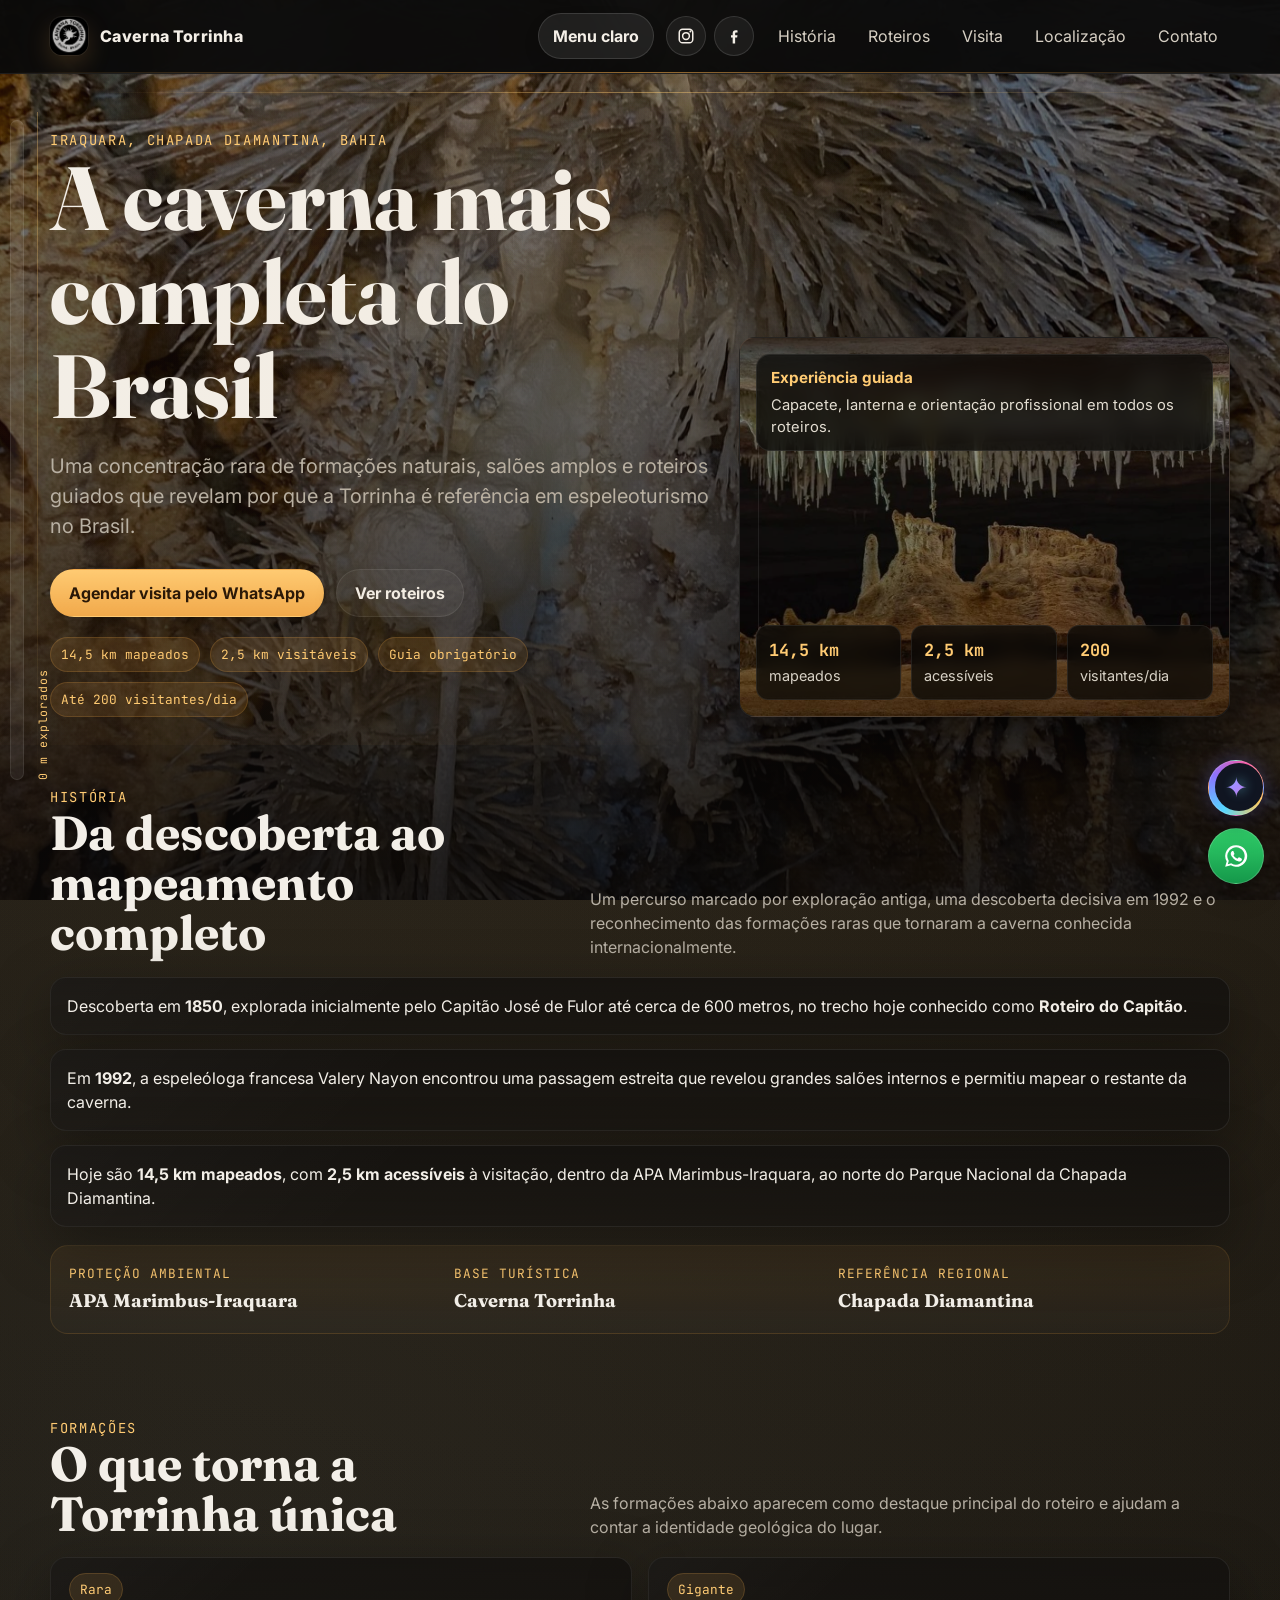
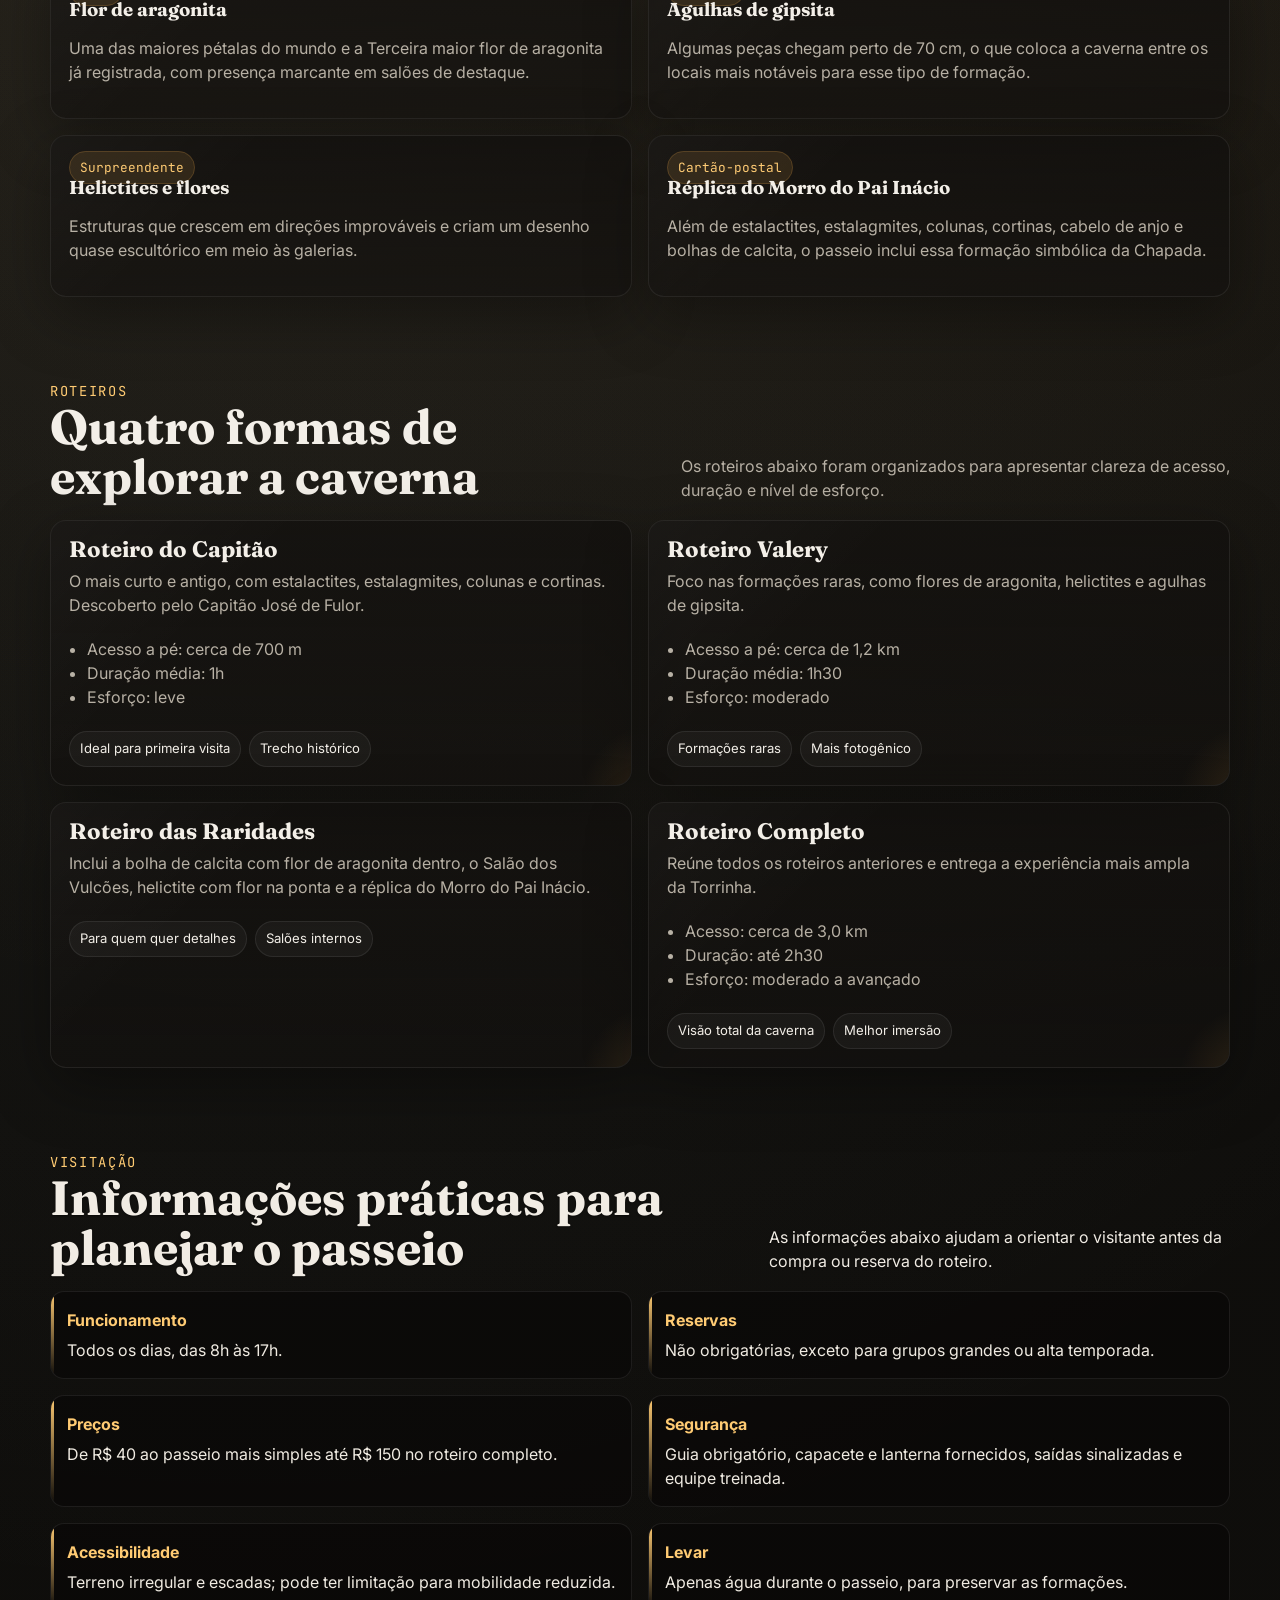
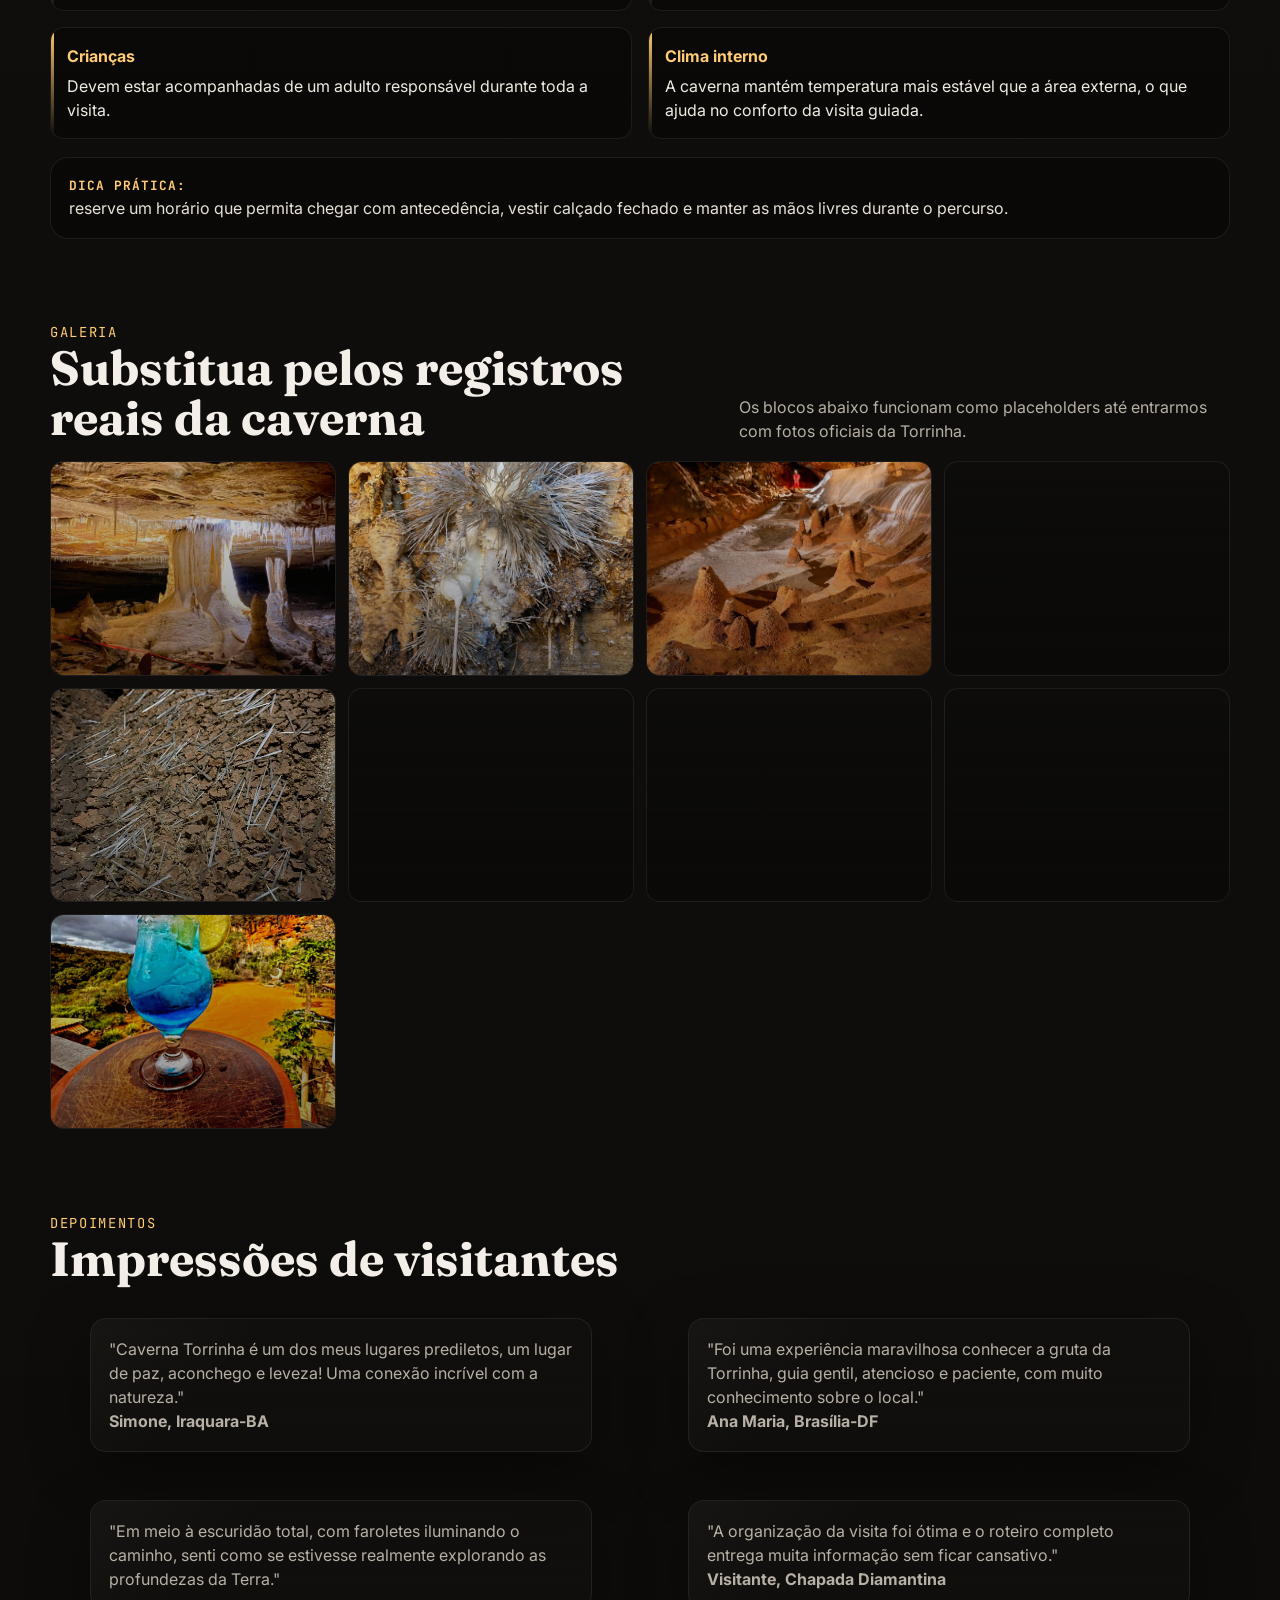
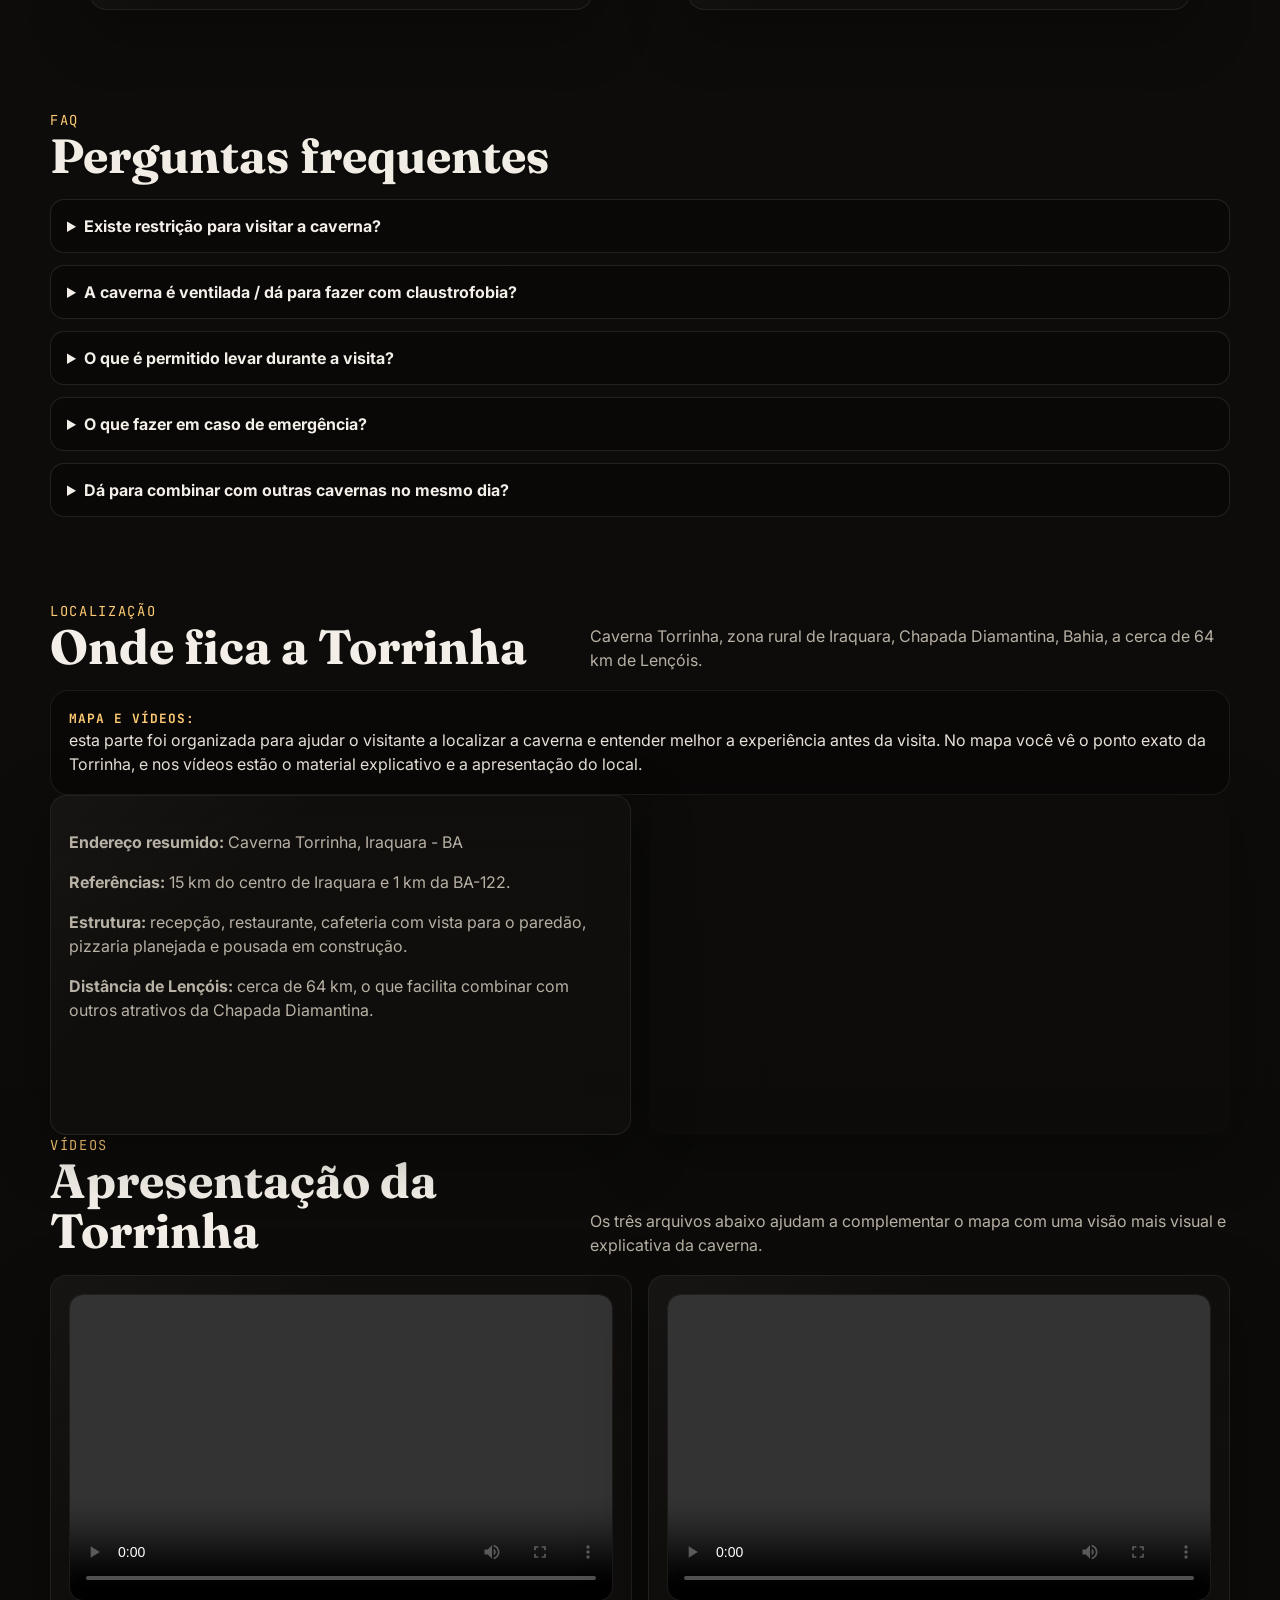
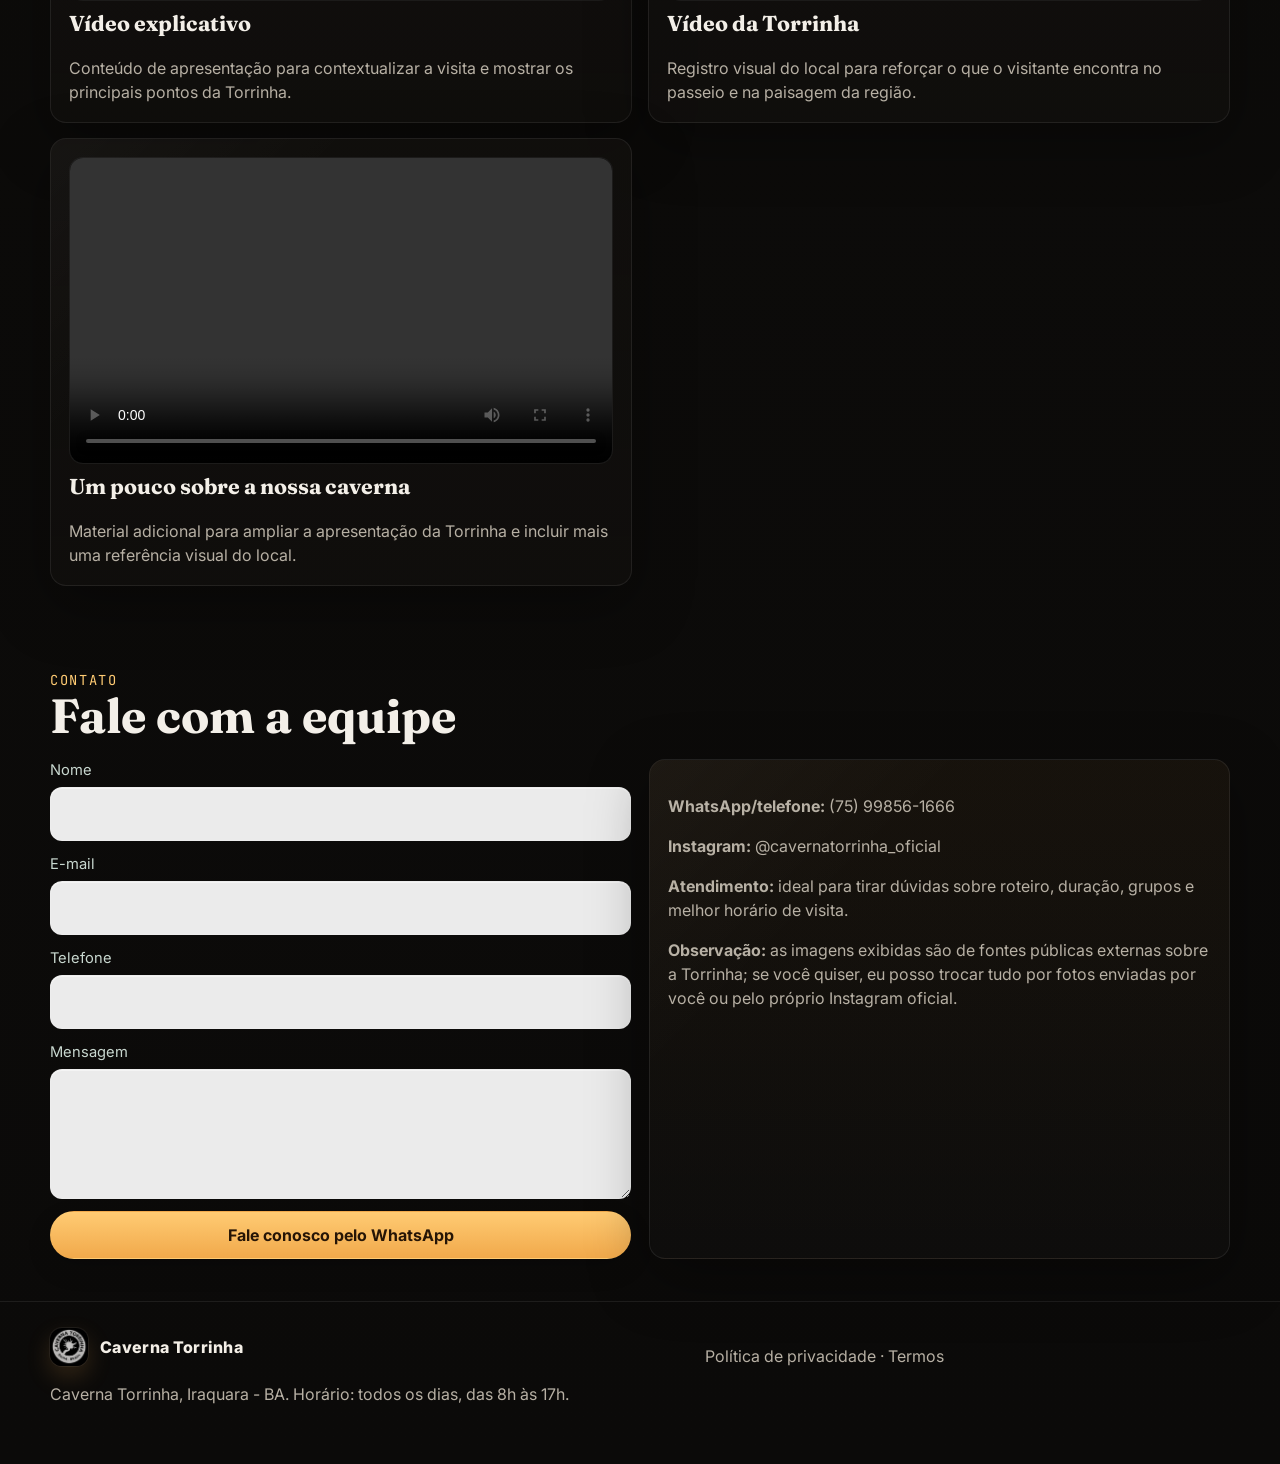
==== index.html @ 9ccdfe8b "Corrige layout mobile do atendimento" ====
﻿<!doctype html>
<html lang="pt-BR">
<head>
  <meta charset="utf-8" />
  <meta name="viewport" content="width=device-width, initial-scale=1" />
  <meta name="description" content="Caverna Torrinha, uma das cavernas mais completas do Brasil, em Iraquara, Chapada Diamantina, Bahia." />
  <title>Caverna Torrinha</title>
  <link rel="icon" type="image/png" href="assets/logo.png">
  <link rel="preconnect" href="https://fonts.googleapis.com">
  <link rel="preconnect" href="https://fonts.gstatic.com" crossorigin>
  <link href="https://fonts.googleapis.com/css2?family=Fraunces:opsz,wght@9..144,500;9..144,700&family=Inter:wght@400;500;600;700;800&family=JetBrains+Mono:wght@500;700&display=swap" rel="stylesheet">
  <link rel="stylesheet" href="css/style.css?v=20260928" />
  <meta name="google-site-verification" content="hFqxfTrj_T1RgFs9ka3FHSBQKGp7HnU3VG2XKj6h06k" />
</head>
<body>
  <a class="skip" href="#conteudo">Pular para o conteúdo</a>
  <div class="scroll-bg" aria-hidden="true">
    <div class="scroll-bg__layer scroll-bg__layer--a" id="bgLayerA"></div>
    <div class="scroll-bg__layer scroll-bg__layer--b" id="bgLayerB"></div>
    <div class="scroll-bg__veil"></div>
  </div>
  <div class="depth" aria-hidden="true">
    <div class="rail"></div>
    <div class="fill" id="depthFill"></div>
    <div class="label" id="depthLabel">0 m explorados</div>
  </div>
  <header>
    <div class="wrap topbar">
      <div class="brand"><img class="mark" src="assets/logo.png" alt="Logo da Caverna Torrinha"><span>Caverna Torrinha</span></div>
      <div class="menu-tools">
        <button class="theme-toggle" id="menuThemeToggle" type="button" aria-pressed="false" aria-label="Alternar menu entre claro e escuro">Menu escuro</button>
        <div class="social-links" aria-label="Redes sociais">
          <a class="social-link" href="https://www.instagram.com/cavernatorrinha_oficial?utm_source=ig_web_button_share_sheet&igsh=ZDNlZDc0MzIxNw==" target="_blank" rel="noopener" aria-label="Instagram da Caverna Torrinha">
            <svg viewBox="0 0 24 24" aria-hidden="true"><path d="M7.5 2A5.5 5.5 0 0 0 2 7.5v9A5.5 5.5 0 0 0 7.5 22h9a5.5 5.5 0 0 0 5.5-5.5v-9A5.5 5.5 0 0 0 16.5 2h-9Zm0 2h9A3.5 3.5 0 0 1 20 7.5v9a3.5 3.5 0 0 1-3.5 3.5h-9A3.5 3.5 0 0 1 4 16.5v-9A3.5 3.5 0 0 1 7.5 4Zm10.25.75a1.25 1.25 0 1 0 0 2.5a1.25 1.25 0 0 0 0-2.5ZM12 6.5A5.5 5.5 0 1 0 17.5 12A5.51 5.51 0 0 0 12 6.5Zm0 2A3.5 3.5 0 1 1 8.5 12A3.5 3.5 0 0 1 12 8.5Z"/></svg>
          </a>
          <a class="social-link" href="https://www.facebook.com/caverna.torrinha?locale=pt_BR" target="_blank" rel="noopener" aria-label="Facebook da Caverna Torrinha">
            <svg viewBox="0 0 24 24" aria-hidden="true"><path d="M13.5 22v-8h2.7l.4-3h-3.1V8.7c0-.87.24-1.47 1.5-1.47h1.7V4.5c-.29-.04-1.28-.13-2.43-.13-2.39 0-4.03 1.46-4.03 4.14V11H8v3h2.24v8h3.26Z"/></svg>
          </a>
        </div>
        <nav aria-label="Navegação principal">
          <a href="#historia">História</a>
          <a href="#rotas">Roteiros</a>
          <a href="#visita">Visita</a>
          <a href="#localizacao">Localização</a>
          <a href="#contato">Contato</a>
        </nav>
      </div>
    </div>
  </header>

  <main id="conteudo">
    <section class="hero reveal">
      <div class="wrap grid-hero">
        <div>
          <div class="eyebrow">Iraquara, Chapada Diamantina, Bahia</div>
          <h1>A caverna mais completa do Brasil</h1>
          <p class="lead">Uma concentração rara de formações naturais, salões amplos e roteiros guiados que revelam por que a Torrinha é referência em espeleoturismo no Brasil.</p>
          <div class="actions">
            <a class="btn btn-primary" href="https://wa.me/5575998561666" target="_blank" rel="noopener">Agendar visita pelo WhatsApp</a>
            <a class="btn btn-ghost" href="#rotas">Ver roteiros</a>
          </div>
          <div class="hero-badges">
            <span class="tag">14,5 km mapeados</span>
            <span class="tag">2,5 km visitáveis</span>
            <span class="tag">Guia obrigatório</span>
            <span class="tag">Até 200 visitantes/dia</span>
          </div>
        </div>
        <div class="hero-panel" aria-label="Imagem ilustrativa da caverna">
          <img class="hero-image" src="assets/painacio.jpeg" alt="Réplica natural do Morro do Pai Inácio na Caverna Torrinha" fetchpriority="high" decoding="async">
          <div class="hero-copy">
            <strong>Experiência guiada</strong>
            <p>Capacete, lanterna e orientação profissional em todos os roteiros.</p>
          </div>
          <div class="panel-data">
            <div class="stat"><strong>14,5 km</strong><span>mapeados</span></div>
            <div class="stat"><strong>2,5 km</strong><span>acessíveis</span></div>
            <div class="stat"><strong>200</strong><span>visitantes/dia</span></div>
          </div>
        </div>
      </div>
    </section>

    <section id="historia" class="reveal">
      <div class="wrap">
        <div class="section-head">
          <div>
            <div class="eyebrow">História</div>
            <h2>Da descoberta ao mapeamento completo</h2>
          </div>
          <p>Um percurso marcado por exploração antiga, uma descoberta decisiva em 1992 e o reconhecimento das formações raras que tornaram a caverna conhecida internacionalmente.</p>
        </div>
        <div class="timeline">
          <div class="card">Descoberta em <strong>1850</strong>, explorada inicialmente pelo Capitão José de Fulor até cerca de 600 metros, no trecho hoje conhecido como <strong>Roteiro do Capitão</strong>.</div>
          <div class="card">Em <strong>1992</strong>, a espeleóloga francesa Valery Nayon encontrou uma passagem estreita que revelou grandes salões internos e permitiu mapear o restante da caverna.</div>
          <div class="card">Hoje são <strong>14,5 km mapeados</strong>, com <strong>2,5 km acessíveis</strong> à visitação, dentro da APA Marimbus-Iraquara, ao norte do Parque Nacional da Chapada Diamantina.</div>
        </div>
        <div class="feature-band">
          <div class="feature">
            <span>Proteção ambiental</span>
            <strong>APA Marimbus-Iraquara</strong>
          </div>
          <div class="feature">
            <span>Base turística</span>
            <strong>Caverna Torrinha</strong>
          </div>
          <div class="feature">
            <span>Referência regional</span>
            <strong>Chapada Diamantina</strong>
          </div>
        </div>
      </div>
    </section>

    <section id="destaques" class="reveal">
      <div class="wrap">
        <div class="section-head">
          <div>
            <div class="eyebrow">Formações</div>
            <h2>O que torna a Torrinha única</h2>
          </div>
          <p>As formações abaixo aparecem como destaque principal do roteiro e ajudam a contar a identidade geológica do lugar.</p>
        </div>
        <div class="cards">
          <div class="card">
            <span class="tag">Rara</span>
            <h3>Flor de aragonita</h3>
            <p>Uma das maiores pétalas do mundo e a Terceira maior flor de aragonita já registrada, com presença marcante em salões de destaque.</p>
          </div>
          <div class="card">
            <span class="tag">Gigante</span>
            <h3>Agulhas de gipsita</h3>
            <p>Algumas peças chegam perto de 70 cm, o que coloca a caverna entre os locais mais notáveis para esse tipo de formação.</p>
          </div>
          <div class="card">
            <span class="tag">Surpreendente</span>
            <h3>Helictites e flores</h3>
            <p>Estruturas que crescem em direções improváveis e criam um desenho quase escultórico em meio às galerias.</p>
          </div>
          <div class="card">
            <span class="tag">Cartão-postal</span>
            <h3>Réplica do Morro do Pai Inácio</h3>
            <p>Além de estalactites, estalagmites, colunas, cortinas, cabelo de anjo e bolhas de calcita, o passeio inclui essa formação simbólica da Chapada.</p>
          </div>
        </div>
      </div>
    </section>

    <section id="rotas" class="reveal routes-section">
      <div class="wrap">
        <div class="section-head">
          <div>
            <div class="eyebrow">Roteiros</div>
            <h2>Quatro formas de explorar a caverna</h2>
          </div>
          <p>Os roteiros abaixo foram organizados para apresentar clareza de acesso, duração e nível de esforço.</p>
        </div>
        <div class="routes">
          <article class="card route" tabindex="0" role="button" aria-expanded="false" data-route="capitao">
            <h3>Roteiro do Capitão</h3>
            <p>O mais curto e antigo, com estalactites, estalagmites, colunas e cortinas. Descoberto pelo Capitão José de Fulor.</p>
            <ul><li>Acesso a pé: cerca de 700 m</li><li>Duração média: 1h</li><li>Esforço: leve</li></ul>
            <div class="route-meta"><span>Ideal para primeira visita</span><span>Trecho histórico</span></div>
          </article>
          <article class="card route" tabindex="0" role="button" aria-expanded="false" data-route="valery">
            <h3>Roteiro Valery</h3>
            <p>Foco nas formações raras, como flores de aragonita, helictites e agulhas de gipsita.</p>
            <ul><li>Acesso a pé: cerca de 1,2 km</li><li>Duração média: 1h30</li><li>Esforço: moderado</li></ul>
            <div class="route-meta"><span>Formações raras</span><span>Mais fotogênico</span></div>
          </article>
          <article class="card route" tabindex="0" role="button" aria-expanded="false" data-route="raridades">
            <h3>Roteiro das Raridades</h3>
            <p>Inclui a bolha de calcita com flor de aragonita dentro, o Salão dos Vulcões, helictite com flor na ponta e a réplica do Morro do Pai Inácio.</p>
            <div class="route-meta"><span>Para quem quer detalhes</span><span>Salões internos</span></div>
          </article>
          <article class="card route" tabindex="0" role="button" aria-expanded="false" data-route="completo">
            <h3>Roteiro Completo</h3>
            <p>Reúne todos os roteiros anteriores e entrega a experiência mais ampla da Torrinha.</p>
            <ul><li>Acesso: cerca de 3,0 km</li><li>Duração: até 2h30</li><li>Esforço: moderado a avançado</li></ul>
            <div class="route-meta"><span>Visão total da caverna</span><span>Melhor imersão</span></div>
          </article>
        </div>
      </div>
    </section>

    <section id="visita" class="reveal">
      <div class="wrap">
        <div class="section-head">
          <div>
            <div class="eyebrow">Visitação</div>
            <h2>Informações práticas para planejar o passeio</h2>
          </div>
          <p>As informações abaixo ajudam a orientar o visitante antes da compra ou reserva do roteiro.</p>
        </div>
        <div class="info-grid">
          <div class="info-item"><strong>Funcionamento</strong>Todos os dias, das 8h às 17h.</div>
          <div class="info-item"><strong>Reservas</strong>Não obrigatórias, exceto para grupos grandes ou alta temporada.</div>
          <div class="info-item"><strong>Preços</strong>De R$ 40 ao passeio mais simples até R$ 150 no roteiro completo.</div>
          <div class="info-item"><strong>Segurança</strong>Guia obrigatório, capacete e lanterna fornecidos, saídas sinalizadas e equipe treinada.</div>
          <div class="info-item"><strong>Acessibilidade</strong>Terreno irregular e escadas; pode ter limitação para mobilidade reduzida.</div>
          <div class="info-item"><strong>Levar</strong>Apenas água durante o passeio, para preservar as formações.</div>
          <div class="info-item"><strong>Crianças</strong>Devem estar acompanhadas de um adulto responsável durante toda a visita.</div>
          <div class="info-item"><strong>Clima interno</strong>A caverna mantém temperatura mais estável que a área externa, o que ajuda no conforto da visita guiada.</div>
        </div>
        <div class="note-band">
          <strong>Dica prática:</strong> reserve um horário que permita chegar com antecedência, vestir calçado fechado e manter as mãos livres durante o percurso.
        </div>
      </div>
    </section>

    <section id="galeria" class="reveal">
      <div class="wrap">
        <div class="section-head">
          <div>
            <div class="eyebrow">Galeria</div>
            <h2>Substitua pelos registros reais da caverna</h2>
          </div>
          <p>Os blocos abaixo funcionam como placeholders até entrarmos com fotos oficiais da Torrinha.</p>
        </div>
        <div class="gallery">
          <button class="shot" type="button" data-full="assets/salao branco.jpg" aria-label="Abrir imagem do Salão principal em tela cheia"><img src="assets/salao branco.jpg" alt="Salão principal da Caverna Torrinha" loading="lazy" decoding="async"></button>
          <button class="shot" type="button" data-full="assets/3flor.jpg" aria-label="Abrir imagem das formações raras em tela cheia"><img src="assets/3flor.jpg" alt="Formações raras da Caverna Torrinha" loading="lazy" decoding="async"></button>
          <button class="shot" type="button" data-full="assets/vulcao.jpg" aria-label="Abrir imagem do interior iluminado em tela cheia"><img src="assets/vulcao.jpg" alt="Interior iluminado da Caverna Torrinha" loading="lazy" decoding="async"></button>
          <button class="shot" type="button" data-full="assets/flor.png" aria-label="Abrir imagem da flor em tela cheia"><img src="assets/flor.png" alt="Flor de aragonita da Caverna Torrinha" loading="lazy" decoding="async"></button>
          <button class="shot" type="button" data-full="assets/agulha (1).jpg" aria-label="Abrir imagem das agulhas em tela cheia"><img src="assets/agulha (1).jpg" alt="Agulhas de gipsita da Caverna Torrinha" loading="lazy" decoding="async"></button>
          <button class="shot" type="button" data-full="assets/bolha.jpg" aria-label="Abrir imagem da bolha em tela cheia"><img src="assets/bolha.jpg" alt="Bolha de calcita da Caverna Torrinha" loading="lazy" decoding="async"></button>
          <button class="shot" type="button" data-full="assets/cavidade.jpg" aria-label="Abrir imagem da cavidade em tela cheia"><img src="assets/cavidade.jpg" alt="Cavidade da Caverna Torrinha" loading="lazy" decoding="async"></button>
          <button class="shot" type="button" data-full="assets/cristal.png" aria-label="Abrir imagem dos cristais em tela cheia"><img src="assets/cristal.png" alt="Cristais da Caverna Torrinha" loading="lazy" decoding="async"></button>
          <button class="shot" type="button" data-full="assets/drinki.jpg" aria-label="Abrir imagem adicional em tela cheia"><img src="assets/drinki.jpg" alt="Imagem adicional da Caverna Torrinha" loading="lazy" decoding="async"></button>
        </div>
      </div>
    </section>

    <section id="depoimentos" class="reveal">
      <div class="wrap">
        <div class="section-head">
          <div>
            <div class="eyebrow">Depoimentos</div>
          <h2>Impressões de visitantes</h2>
          </div>
        </div>
        <div class="cards">
          <blockquote class="card">"Caverna Torrinha é um dos meus lugares prediletos, um lugar de paz, aconchego e leveza! Uma conexão incrível com a natureza." <br><strong>Simone, Iraquara-BA</strong></blockquote>
          <blockquote class="card">"Foi uma experiência maravilhosa conhecer a gruta da Torrinha, guia gentil, atencioso e paciente, com muito conhecimento sobre o local." <br><strong>Ana Maria, Brasília-DF</strong></blockquote>
          <blockquote class="card">"Em meio à escuridão total, com faroletes iluminando o caminho, senti como se estivesse realmente explorando as profundezas da Terra."</blockquote>
          <blockquote class="card">"A organização da visita foi ótima e o roteiro completo entrega muita informação sem ficar cansativo." <br><strong>Visitante, Chapada Diamantina</strong></blockquote>
        </div>
      </div>
    </section>

    <section id="faq" class="reveal">
      <div class="wrap">
        <div class="section-head">
          <div>
            <div class="eyebrow">FAQ</div>
            <h2>Perguntas frequentes</h2>
          </div>
        </div>
        <details><summary>Existe restrição para visitar a caverna?</summary><p>Sim. O terreno irregular e as escadas podem limitar pessoas com mobilidade reduzida, e crianças devem estar acompanhadas de um adulto responsável.</p></details>
        <details><summary>A caverna é ventilada / dá para fazer com claustrofobia?</summary><p>A experiência é orientada por guia e a equipe é treinada para apoiar visitantes com claustrofobia. O conforto varia conforme o roteiro escolhido.</p></details>
        <details><summary>O que é permitido levar durante a visita?</summary><p>Recomendado levar apenas água, para preservar as formações e manter o percurso mais seguro.</p></details>
        <details><summary>O que fazer em caso de emergência?</summary><p>Siga imediatamente as orientações do guia e da equipe local; as saídas de emergência são sinalizadas.</p></details>
        <details><summary>Dá para combinar com outras cavernas no mesmo dia?</summary><p>Sim, dependendo do roteiro e do tempo disponível, é possível combinar com outros atrativos da Chapada, como Lapa Doce e Pratinha.</p></details>
      </div>
    </section>

    <section id="localizacao" class="reveal">
      <div class="wrap">
        <div class="section-head">
          <div>
          <div class="eyebrow">Localização</div>
            <h2>Onde fica a Torrinha</h2>
          </div>
          <p>Caverna Torrinha, zona rural de Iraquara, Chapada Diamantina, Bahia, a cerca de 64 km de Lençóis.</p>
        </div>
        <div class="note-band location-intro">
          <strong>Mapa e vídeos:</strong> esta parte foi organizada para ajudar o visitante a localizar a caverna e entender melhor a experiência antes da visita. No mapa você vê o ponto exato da Torrinha, e nos vídeos estão o material explicativo e a apresentação do local.
        </div>
        <div class="two-col">
          <div class="card">
          <p><strong>Endereço resumido:</strong> Caverna Torrinha, Iraquara - BA</p>
          <p><strong>Referências:</strong> 15 km do centro de Iraquara e 1 km da BA-122.</p>
          <p><strong>Estrutura:</strong> recepção, restaurante, cafeteria com vista para o paredão, pizzaria planejada e pousada em construção.</p>
          <p><strong>Distância de Lençóis:</strong> cerca de 64 km, o que facilita combinar com outros atrativos da Chapada Diamantina.</p>
          </div>
          <iframe class="map" title="Mapa da Caverna Torrinha" loading="lazy" referrerpolicy="no-referrer-when-downgrade" src="https://www.google.com/maps?q=Caverna%20Torrinha,%20Iraquara%20-%20BA&output=embed"></iframe>
        </div>
        <div class="section-head location-videos-head">
          <div>
            <div class="eyebrow">Vídeos</div>
            <h2>Apresentação da Torrinha</h2>
          </div>
          <p>Os três arquivos abaixo ajudam a complementar o mapa com uma visão mais visual e explicativa da caverna.</p>
        </div>
        <div class="video-grid">
          <article class="card video-card">
            <div class="video-frame">
              <video controls preload="metadata" playsinline>
                <source src="assets/explicaçao.mp4" type="video/mp4">
                Seu navegador não suporta vídeo HTML5.
              </video>
            </div>
            <h3>Vídeo explicativo</h3>
            <p>Conteúdo de apresentação para contextualizar a visita e mostrar os principais pontos da Torrinha.</p>
          </article>
          <article class="card video-card">
            <div class="video-frame">
              <video controls preload="metadata" playsinline>
                <source src="assets/Torrinha .mp4" type="video/mp4">
                Seu navegador não suporta vídeo HTML5.
              </video>
            </div>
            <h3>Vídeo da Torrinha</h3>
            <p>Registro visual do local para reforçar o que o visitante encontra no passeio e na paisagem da região.</p>
          </article>
          <article class="card video-card">
            <div class="video-frame">
              <video controls preload="metadata" playsinline>
                <source src="assets/marcelo.mp4" type="video/mp4">
                Seu navegador não suporta vídeo HTML5.
              </video>
            </div>
            <h3>Um pouco sobre a nossa caverna</h3>
            <p>Material adicional para ampliar a apresentação da Torrinha e incluir mais uma referência visual do local.</p>
          </article>
        </div>
      </div>
    </section>

    <section id="contato" class="reveal">
      <div class="wrap">
        <div class="section-head">
          <div>
            <div class="eyebrow">Contato</div>
            <h2>Fale com a equipe</h2>
          </div>
        </div>
        <div class="contact">
          <form onsubmit="return false">
            <div class="field"><label for="nome">Nome</label><input id="nome" name="nome" type="text" autocomplete="name"></div>
            <div class="field"><label for="email">E-mail</label><input id="email" name="email" type="email" autocomplete="email"></div>
            <div class="field"><label for="telefone">Telefone</label><input id="telefone" name="telefone" type="tel" autocomplete="tel"></div>
            <div class="field"><label for="mensagem">Mensagem</label><textarea id="mensagem" name="mensagem"></textarea></div>
            <a class="btn btn-primary" id="whatsForm" href="https://wa.me/5575998561666" target="_blank" rel="noopener">Fale conosco pelo WhatsApp</a>
          </form>
          <div class="card">
            <p><strong>WhatsApp/telefone:</strong> (75) 99856-1666</p>
            <p><strong>Instagram:</strong> @cavernatorrinha_oficial</p>
          <p><strong>Atendimento:</strong> ideal para tirar dúvidas sobre roteiro, duração, grupos e melhor horário de visita.</p>
          <p><strong>Observação:</strong> as imagens exibidas são de fontes públicas externas sobre a Torrinha; se você quiser, eu posso trocar tudo por fotos enviadas por você ou pelo próprio Instagram oficial.</p>
          </div>
        </div>
      </div>
    </section>
  </main>

  <footer>
    <div class="wrap footer-grid">
      <div>
        <div class="brand"><img class="mark" src="assets/logo.png" alt="Logo da Caverna Torrinha"><span>Caverna Torrinha</span></div>
          <p>Caverna Torrinha, Iraquara - BA. Horário: todos os dias, das 8h às 17h.</p>
      </div>
      <div>
          <p>Política de privacidade · Termos</p>
      </div>
    </div>
  </footer>

  <a class="whatsapp" href="https://wa.me/5575998561666" target="_blank" rel="noopener" aria-label="Falar no WhatsApp">
    <svg viewBox="0 0 24 24" aria-hidden="true"><path d="M12 2a9.9 9.9 0 0 0-8.56 14.9L2 22l5.27-1.38A10 10 0 1 0 12 2Zm0 18a8 8 0 0 1-4.08-1.12l-.29-.16-3.13.82.84-3.05-.18-.31A8 8 0 1 1 12 20Zm4.64-5.96c-.25-.13-1.47-.73-1.7-.82-.23-.08-.39-.13-.56.13-.17.25-.65.82-.8.99-.15.17-.3.19-.55.06a6.52 6.52 0 0 1-1.92-1.18 7.18 7.18 0 0 1-1.33-1.65c-.14-.24-.02-.37.11-.5.11-.11.25-.29.38-.44.13-.15.17-.25.26-.41.08-.17.04-.31-.02-.44-.06-.13-.56-1.35-.77-1.86-.2-.48-.4-.42-.56-.43h-.48c-.17 0-.44.06-.67.31-.23.25-.89.87-.89 2.12s.91 2.46 1.04 2.63c.13.17 1.8 2.75 4.37 3.86.61.26 1.08.42 1.45.54.61.19 1.16.16 1.6.1.49-.07 1.47-.6 1.68-1.18.21-.59.21-1.09.15-1.18-.06-.1-.22-.16-.47-.29Z"/></svg>
  </a>

  <section class="ai-chat" id="aiChat" aria-label="Atendimento virtual" aria-hidden="true" aria-modal="true">
    <div class="ai-chat__header">
      <span class="ai-chat__brand-icon" aria-hidden="true">IA</span>
      <div>
        <strong>Atendimento virtual</strong>
        <span>Sobre a Caverna Torrinha</span>
      </div>
      <button class="ai-chat__close" id="aiChatClose" type="button" aria-label="Fechar atendimento virtual">×</button>
    </div>
    <div class="ai-chat__messages" id="aiChatMessages" aria-live="polite">
      <div class="ai-chat__message ai-chat__message--bot"><span class="ai-chat__message-icon" aria-hidden="true">IA</span><span>Olá! Posso ajudar com dúvidas sobre roteiros, horários, preços, localização e visitação.</span></div>
    </div>
    <form class="ai-chat__form" id="aiChatForm">
      <label class="sr-only" for="aiChatInput">Digite sua pergunta</label>
      <div class="ai-chat__input-wrap"><span aria-hidden="true">?</span><input id="aiChatInput" name="question" type="text" placeholder="Digite sua pergunta…" autocomplete="off" required></div>
      <button type="submit" aria-label="Enviar pergunta"><span>➤</span> Enviar</button>
    </form>
  </section>
  <button class="ai-chat__open" id="aiChatOpen" type="button" aria-label="Abrir atendimento virtual">IA</button>

  <div class="lightbox" id="lightbox" aria-hidden="true">
    <button class="lightbox__close" id="lightboxClose" type="button" aria-label="Fechar imagem">×</button>
    <button class="lightbox__nav lightbox__nav--prev" id="lightboxPrev" type="button" aria-label="Imagem anterior">
      <svg viewBox="0 0 24 24" aria-hidden="true"><path d="M15.5 4.5 8 12l7.5 7.5-1.4 1.4L5.2 12l8.9-8.9 1.4 1.4Z"/></svg>
    </button>
    <aside class="lightbox__info lightbox__info--left" aria-live="polite">
      <span class="lightbox__kicker" id="lightboxLeftKicker">Caverna Torrinha</span>
      <h3 id="lightboxLeftTitle">Imagem selecionada</h3>
      <p id="lightboxLeftText">Use as setas para navegar entre as imagens da galeria.</p>
    </aside>
    <img id="lightboxImg" alt="">
    <aside class="lightbox__info lightbox__info--right" aria-live="polite">
      <span class="lightbox__kicker" id="lightboxRightKicker">Detalhe</span>
      <h3 id="lightboxRightTitle">Foto ampliada</h3>
      <p id="lightboxRightText">Clique fora da imagem ou aperte Esc para fechar.</p>
    </aside>
    <button class="lightbox__nav lightbox__nav--next" id="lightboxNext" type="button" aria-label="Próxima imagem">
      <svg viewBox="0 0 24 24" aria-hidden="true"><path d="m8.5 4.5 1.4-1.4 8.9 8.9-8.9 8.9-1.4-1.4L16 12 8.5 4.5Z"/></svg>
    </button>
  </div>

  <div class="route-modal" id="routeModal" aria-hidden="true">
    <div class="route-modal__backdrop" data-route-close></div>
    <div class="route-modal__panel" role="dialog" aria-modal="true" aria-labelledby="routeModalTitle">
      <button class="route-modal__close" type="button" data-route-close aria-label="Fechar detalhes">×</button>
      <div class="eyebrow" id="routeModalKicker">Roteiro</div>
      <h3 id="routeModalTitle">Detalhes do roteiro</h3>
      <p id="routeModalSummary"></p>
      <div class="route-modal__grid" id="routeModalGrid"></div>
      <div class="route-modal__notes" id="routeModalNotes"></div>
    </div>
  </div>

  <script src="js/script.js?v=20260926"></script>
</body>
</html>
---- css/style.css ----
:root{
  --bg:#11100d;
  --bg-2:#181512;
  --panel:#1d1915;
  --panel-2:#251f19;
  --line:rgba(255,255,255,.08);
  --text:#f3efe8;
  --muted:#b7b0a4;
  --amber:#f1a94b;
  --amber-2:#ffcb73;
  --crystal:#c8d7cf;
  --shadow:0 18px 60px rgba(0,0,0,.35);
  --radius:16px;
  --max:1180px;
}

*{box-sizing:border-box}
html{scroll-behavior:smooth}
html,body{max-width:100%;overflow-x:clip}

body{
  margin:0;
  font-family:Inter,system-ui,sans-serif;
  background:
    radial-gradient(circle at top, rgba(241,169,75,.12), transparent 34%),
    radial-gradient(circle at 20% 20%, rgba(200,215,207,.07), transparent 26%),
    linear-gradient(180deg, #11100d 0%, #0b0a09 100%);
  color:var(--text);
  line-height:1.5;
  overflow-x:clip;
  position:relative;
  isolation:isolate;
  -webkit-font-smoothing:antialiased;
  text-rendering:optimizeLegibility;
}

a{color:inherit;text-decoration:none}
img{max-width:100%;display:block}
::selection{background:rgba(241,169,75,.28);color:#fff}

.wrap{width:min(var(--max), calc(100% - 32px)); margin:0 auto}

.skip{
  position:absolute;left:-999px;top:8px
}
.skip:focus{
  left:16px;z-index:20;background:#fff;color:#000;padding:10px 12px;border-radius:10px
}

/* Background layers */
.scroll-bg{
  position:fixed;inset:0;z-index:-1;pointer-events:none;overflow:hidden;
}
.scroll-bg__layer{
  position:absolute;inset:-6vh -6vw;
  background-position:center;
  background-size:cover;
  background-repeat:no-repeat;
  filter:brightness(.72) saturate(1.18) contrast(1.04);
  transform:scale(1.12);
  transition:opacity 1.1s ease, transform 1.1s ease, background-image .35s ease;
  will-change:opacity, transform;
}
.scroll-bg__layer--a{opacity:1}
.scroll-bg__layer--b{opacity:0}
.scroll-bg__veil{
  position:absolute;inset:0;
  background:
    radial-gradient(circle at top, rgba(241,169,75,.06), transparent 28%),
    radial-gradient(circle at 25% 18%, rgba(200,215,207,.06), transparent 20%),
    linear-gradient(180deg, rgba(10,8,7,.34) 0%, rgba(10,8,7,.62) 58%, rgba(10,8,7,.88) 100%);
}

/* Header / nav */
header{
  position:sticky;top:0;z-index:30;
  backdrop-filter:blur(18px);
  background:rgba(10,10,10,.96);
  border-bottom:1px solid var(--line);
  transition:transform .28s ease;
}
header.header-hidden{transform:translateY(-100%)}
header::after{
  content:"";display:block;height:1px;
  background:linear-gradient(90deg,transparent,rgba(241,169,75,.6),transparent);
}
.topbar{display:flex;align-items:center;justify-content:space-between;gap:12px;min-height:72px}
.menu-tools{display:flex;align-items:center;gap:12px;flex-wrap:wrap;justify-content:flex-end}
.social-links{display:flex;align-items:center;gap:8px}
.social-link{
  width:40px;height:40px;border-radius:999px;
  display:grid;place-items:center;
  border:1px solid rgba(255,255,255,.12);
  background:rgba(255,255,255,.06);
  color:#f4efe7;
  transition:transform .2s ease, background .2s ease, color .2s ease, border-color .2s ease
}
.social-link:hover,.social-link:focus-visible{
  transform:translateY(-1px);
  background:rgba(255,255,255,.12);
  border-color:rgba(255,255,255,.2);
  outline:none
}
.social-link svg{width:18px;height:18px;fill:currentColor}
.brand{display:flex;align-items:center;gap:12px;font-weight:800;letter-spacing:.02em;color:var(--text)}
.mark{
  width:38px;height:38px;border-radius:12px;
  object-fit:cover;
  background:linear-gradient(180deg,var(--amber),#8b541a);
  box-shadow:inset 0 1px 0 rgba(255,255,255,.2),0 0 0 1px rgba(255,255,255,.06),0 10px 24px rgba(241,169,75,.18)
}
nav{display:flex;flex-wrap:wrap;justify-content:flex-end;gap:8px}
nav a{
  padding:10px 12px;border-radius:999px;color:var(--muted);
  transition:transform .2s ease, background .2s ease, color .2s ease, box-shadow .2s ease
}
nav a:hover,nav a:focus-visible{
  background:rgba(255,255,255,.06);color:var(--text);outline:none;
  box-shadow:0 0 0 1px rgba(241,169,75,.14) inset;
  transform:translateY(-1px)
}
.theme-toggle{
  appearance:none;border:1px solid rgba(255,255,255,.12);background:rgba(255,255,255,.08);
  color:#f4efe7;border-radius:999px;padding:10px 14px;font:inherit;font-weight:700;cursor:pointer;
  box-shadow:0 8px 20px rgba(0,0,0,.06);transition:transform .2s ease, background .2s ease, color .2s ease
}
.theme-toggle:hover,.theme-toggle:focus-visible{transform:translateY(-1px);outline:none}

/* Hero */
.hero{padding:56px 0 28px;position:relative}
.hero::before{
  content:"";position:absolute;inset:0;
  background:linear-gradient(120deg, transparent 0%, rgba(241,169,75,.04) 45%, transparent 70%);
  pointer-events:none;
  animation:sweep 10s linear infinite;
}
.hero::after{
  content:"";position:absolute;left:50%;top:18px;transform:translateX(-50%);
  width:min(92vw,1100px);height:1px;
  background:linear-gradient(90deg, transparent, rgba(255,203,115,.45), transparent);
  pointer-events:none;
}
.grid-hero{display:grid;gap:24px;align-items:end}
.eyebrow{
  font-family:"JetBrains Mono",monospace;color:var(--amber-2);font-size:.86rem;text-transform:uppercase;letter-spacing:.12em
}
h1,h2,h3{font-family:Fraunces,serif;line-height:1.05;margin:0}
h1{font-size:clamp(2.6rem,7vw,5.6rem);max-width:10ch}
.lead,.section-head p,.card p,.route p,.info-item,.note-band,.footer-grid p,.stat span,.hero-copy p,summary,li,label,blockquote{
  color:var(--muted)
}
.lead{font-size:clamp(1.05rem,2.3vw,1.25rem);max-width:62ch;margin:18px 0 0}
.actions{display:flex;flex-wrap:wrap;gap:12px;margin-top:28px}
.btn{
  display:inline-flex;align-items:center;justify-content:center;gap:10px;
  min-height:48px;padding:0 18px;border-radius:999px;border:1px solid transparent;
  font-weight:700;transition:transform .2s ease, background .2s ease, box-shadow .2s ease, border-color .2s ease;cursor:pointer;white-space:nowrap;
  box-shadow:0 10px 24px rgba(0,0,0,.16)
}
.btn-primary{background:linear-gradient(180deg,var(--amber-2),var(--amber));color:#261506}
.btn-ghost{border-color:var(--line);background:rgba(255,255,255,.03);color:var(--text)}
.btn:hover{transform:translateY(-2px) scale(1.01);box-shadow:0 14px 30px rgba(0,0,0,.22)}
.btn:focus-visible{outline:2px solid var(--amber-2);outline-offset:3px}
.hero-badges{display:flex;flex-wrap:wrap;gap:10px;margin-top:20px}
.hero-panel{
  border:1px solid var(--line);border-radius:var(--radius);overflow:hidden;box-shadow:var(--shadow);
  background:
    linear-gradient(180deg, rgba(0,0,0,.02), rgba(0,0,0,.24)),
    radial-gradient(circle at 30% 20%, rgba(241,169,75,.22), transparent 28%),
    linear-gradient(135deg, #403126 0%, #1a1612 48%, #0d0c0b 100%);
  min-height:380px;position:relative;
  transform:translateZ(0);
  transition:transform .35s ease, box-shadow .35s ease
}
.hero-panel:hover{transform:translateY(-4px);box-shadow:0 24px 70px rgba(0,0,0,.45)}
.hero-panel::after{
  content:"";position:absolute;inset:18px;border-radius:calc(var(--radius) - 6px);
  border:1px solid rgba(255,255,255,.08)
}
.hero-panel::before{
  content:"";position:absolute;inset:-2px;
  background:linear-gradient(135deg, transparent 20%, rgba(241,169,75,.12), transparent 55%);
  opacity:.18;filter:blur(10px);animation:drift 10s ease-in-out infinite
}
.hero-image{
  position:absolute;inset:0;width:100%;height:100%;object-fit:cover;
  filter:contrast(1.02) saturate(1.02) brightness(.58)
}
.hero-copy{
  position:absolute;left:16px;right:16px;top:16px;
  padding:12px 14px;border-radius:14px;
  background:rgba(8,7,6,.72);
  border:1px solid rgba(255,255,255,.08);
  backdrop-filter:blur(10px);
  z-index:2;
}
.hero-copy strong{display:block;font-size:.95rem;color:var(--amber-2);margin-bottom:4px}
.hero-copy p{margin:0;color:#e3ddd1;font-size:.92rem}
.panel-data{
  position:absolute;left:16px;right:16px;bottom:16px;
  display:grid;grid-template-columns:repeat(3,minmax(0,1fr));gap:10px;
  z-index:2
}
.stat{
  background:rgba(8,7,6,.72);
  border:1px solid rgba(255,255,255,.08);
  border-radius:12px;padding:12px;
  backdrop-filter:blur(8px)
}
.stat strong{display:block;font-family:"JetBrains Mono",monospace;font-size:1.05rem;color:var(--amber-2)}
.stat span{color:#d8d2c6;font-size:.9rem}

/* Sections */
section{padding:42px 0}
.section-head{display:flex;justify-content:space-between;align-items:end;gap:16px;margin-bottom:18px}
.section-head p{margin:0;max-width:64ch}
.section-head h2{font-size:clamp(1.7rem,4vw,3rem)}
.cards{display:grid;gap:16px}
.card{
  background:linear-gradient(180deg, rgba(18,16,14,.78), rgba(18,16,14,.62));
  border:1px solid var(--line);border-radius:var(--radius);padding:18px;box-shadow:var(--shadow);
  transition:transform .25s ease, border-color .25s ease, background .25s ease, box-shadow .25s ease;
  position:relative;
  overflow:hidden
}
.card:hover{transform:translateY(-3px);border-color:rgba(241,169,75,.22);box-shadow:0 24px 60px rgba(0,0,0,.42)}
.card::before{
  content:"";position:absolute;inset:0;
  background:linear-gradient(135deg, rgba(255,255,255,.05), transparent 30%);
  opacity:.55;pointer-events:none
}
.card h3{margin-bottom:8px}
.meta{display:flex;flex-wrap:wrap;gap:8px;margin-top:14px}
.tag{
  font-family:"JetBrains Mono",monospace;font-size:.8rem;padding:7px 10px;border-radius:999px;
  background:rgba(241,169,75,.12);color:var(--amber-2);border:1px solid rgba(241,169,75,.18)
}

/* History / features */
.feature-band,.note-band{
  margin-top:18px;padding:18px;border-radius:18px;
  background:linear-gradient(180deg, rgba(241,169,75,.08), rgba(255,255,255,.02));
  border:1px solid rgba(241,169,75,.12)
}
.feature-band{display:grid;gap:12px;grid-template-columns:repeat(3,minmax(0,1fr))}
.feature span,.note-band strong{
  display:block;color:var(--amber-2);font-family:"JetBrains Mono",monospace;font-size:.8rem;
  text-transform:uppercase;letter-spacing:.08em
}
.feature strong{display:block;margin-top:4px;font-family:Fraunces,serif;font-size:1.15rem;color:var(--text)}
.note-band{color:var(--muted)}

/* Routes */
.routes-section{position:relative}
.route{
  background:linear-gradient(180deg, rgba(18,16,14,.74), rgba(18,16,14,.56));
  border-color:rgba(255,255,255,.08);
  backdrop-filter:blur(8px);
  display:flex;
  flex-direction:column;
  gap:8px;
}
.route .tag{
  display:inline-flex;
  margin:-2px 0 0;
}
.route::after{
  content:"";position:absolute;inset:auto -20% -40% auto;width:180px;height:180px;border-radius:50%;
  background:radial-gradient(circle, rgba(241,169,75,.14), transparent 60%);
  pointer-events:none
}
.route-meta{
  display:flex;flex-wrap:wrap;gap:8px;margin-top:14px
}
.route-meta span{
  padding:7px 10px;border-radius:999px;background:rgba(255,255,255,.04);
  border:1px solid rgba(255,255,255,.08);color:var(--text);font-size:.82rem
}
.two-col{display:grid;gap:18px}
.video-grid{display:grid;gap:16px;margin-top:18px}
.video-card{display:grid;gap:12px}
.video-card h3{font-size:1.35rem}
.video-card p{margin:0}
.video-frame{
  border-radius:14px;
  overflow:hidden;
  border:1px solid rgba(255,255,255,.08);
  background:#090807;
  box-shadow:inset 0 0 0 1px rgba(255,255,255,.02)
}
.video-frame video{
  display:block;
  width:100%;
  aspect-ratio:16/9;
  background:#000;
}
.timeline{display:grid;gap:14px}
.timeline .card{padding:16px}
.routes{display:grid;gap:16px}
.route h3{font-size:1.4rem;margin:-2px 0 0;line-height:1.08}
.route p{margin:0}
.route ul{padding-left:18px;color:var(--muted);margin:12px 0 0}
.route[role="button"]{
  cursor:pointer;
}
.route[role="button"]:focus-visible{
  outline:2px solid var(--amber-2);
  outline-offset:3px;
}

/* Visit info */
.info-grid{display:grid;gap:16px}
.info-item{
  padding:16px;border-radius:14px;background:rgba(8,7,6,.56);border:1px solid rgba(255,255,255,.08);
  position:relative;overflow:hidden
}
.info-item strong{display:block;color:var(--amber-2);margin-bottom:6px}
.info-item::before{
  content:"";position:absolute;left:0;top:0;bottom:0;width:3px;
  background:linear-gradient(180deg,var(--amber-2),transparent)
}
.info-item p,.info-item{color:#f0ebe2}
#visita .section-head h2,#visita .section-head p{
  color:#f1ece4;
  text-shadow:0 1px 2px rgba(0,0,0,.55);
}
.note-band{
  background:rgba(8,7,6,.56);
  border-color:rgba(255,255,255,.08);
  color:#e7e1d7;
}

/* Gallery */
.gallery{display:grid;grid-template-columns:repeat(2,minmax(0,1fr));gap:12px}
.shot{
  aspect-ratio:4/3;border-radius:14px;border:1px solid var(--line);overflow:hidden;
  background:linear-gradient(180deg, rgba(0,0,0,.05), rgba(0,0,0,.4));
  display:flex;align-items:end;padding:14px;color:var(--crystal);font-weight:600;
  transition:transform .25s ease, box-shadow .25s ease, filter .25s ease
}
.shot{
  appearance:none;
  padding:0;
  width:100%;
  cursor:zoom-in;
  position:relative
}
.shot img{
  position:absolute;inset:0;width:100%;height:100%;object-fit:cover;z-index:0;
  filter:contrast(1.06) saturate(1.15) brightness(.92)
}
.shot:hover{
  transform:translateY(-4px) scale(1.01);
  filter:saturate(1.03);
  box-shadow:0 24px 60px rgba(0,0,0,.38)
}
.shot::before{
  content:"";position:absolute;inset:0;z-index:1;
  background:linear-gradient(180deg, rgba(14,12,10,.06) 0%, rgba(14,12,10,.45) 100%)
}
.shot span{
  position:relative;z-index:2;background:rgba(16,14,12,.72);padding:8px 10px;border-radius:999px;border:1px solid rgba(255,255,255,.08)
}
.shot:focus-visible{outline:2px solid var(--amber-2);outline-offset:3px}

/* Map / FAQ / contact */
.map{border:0;width:100%;min-height:340px;border-radius:var(--radius);box-shadow:var(--shadow)}
@media (min-width: 720px){
  .video-grid{grid-template-columns:repeat(2,minmax(0,1fr))}
}
details{background:rgba(255,255,255,.03);border:1px solid var(--line);border-radius:14px;padding:14px 16px}
#faq{position:relative}
#faq .section-head h2,#faq .section-head p,#faq summary,#faq details p{text-shadow:0 1px 2px rgba(0,0,0,.55)}
#faq details{
  background:rgba(8,7,6,.42);
  border-color:rgba(255,255,255,.10);
  backdrop-filter:blur(6px);
}
#faq .section-head h2,#faq .section-head p{color:#f1ece4}
#faq summary{color:#f3efe8}
details+details{margin-top:12px}
summary{cursor:pointer;font-weight:700;color:var(--text)}
.contact{display:grid;gap:18px}
.contact .card{background:linear-gradient(180deg, rgba(241,169,75,.05), rgba(255,255,255,.015))}
form{display:grid;gap:12px}
.field{display:grid;gap:6px}
label{font-size:.92rem;color:var(--crystal)}
input,textarea{
  width:100%;padding:14px 15px;border-radius:12px;border:1px solid var(--line);
  background:rgba(255,255,255,.92);color:#111;font:inherit;outline:none;
  box-shadow:inset 0 1px 0 rgba(255,255,255,.45);
  transition:border-color .2s ease, box-shadow .2s ease, transform .2s ease, background .2s ease
}
input:focus-visible,textarea:focus-visible{
  outline:none;
  border-color:rgba(241,169,75,.55);
  box-shadow:0 0 0 3px rgba(241,169,75,.16), inset 0 1px 0 rgba(255,255,255,.55);
  background:#fff
}
summary:focus-visible{outline:2px solid var(--amber-2);outline-offset:2px}
textarea{min-height:130px;resize:vertical}
input:hover,textarea:hover{border-color:rgba(241,169,75,.22)}
footer{padding:26px 0 42px;color:var(--muted);border-top:1px solid var(--line)}
.footer-grid{display:grid;gap:14px}
.footer-grid a:hover{color:var(--amber-2)}

/* Theme variations */
.menu-dark header{
  background:rgba(10,10,10,.94);
  color:#f4efe7;
}
.menu-light header{
  background:rgba(245,239,230,.94);
  color:#111;
}
.menu-dark .theme-toggle{
  background:rgba(255,255,255,.08);
  color:#f4efe7;
  border-color:rgba(255,255,255,.12);
}
.menu-light .theme-toggle{
  background:rgba(0,0,0,.06);
  color:#111;
  border-color:rgba(0,0,0,.08);
}
.menu-dark nav a{color:#d7d0c4}
.menu-dark nav a:hover,.menu-dark nav a:focus-visible{
  background:rgba(255,255,255,.08);
  color:#fff;
}
.menu-light nav a{color:#4a4a4a}
.menu-light nav a:hover,.menu-light nav a:focus-visible{
  background:rgba(0,0,0,.06);
  color:#111;
}
.menu-dark .brand,.menu-dark .theme-toggle{color:#f4efe7}
.menu-light .brand,.menu-light .theme-toggle{color:#111}
.menu-light .social-link{
  background:rgba(0,0,0,.06);
  color:#111;
  border-color:rgba(0,0,0,.08);
}
.menu-light .social-link:hover,.menu-light .social-link:focus-visible{
  background:rgba(0,0,0,.1);
  border-color:rgba(0,0,0,.12);
}

/* Lightbox / floating buttons */
.lightbox{
  position:fixed;inset:0;z-index:90;
  display:none;align-items:center;justify-content:center;
  background:rgba(0,0,0,.92);
  padding:24px
}
.lightbox.is-open{display:flex}
.lightbox img{
  max-width:min(96vw,1400px);
  max-height:92vh;
  width:auto;height:auto;
  object-fit:contain;
  box-shadow:0 24px 80px rgba(0,0,0,.5);
  animation:zoomIn .18s ease
}
.lightbox__info{
  position:absolute;
  top:50%;
  transform:translateY(-50%);
  width:min(22vw,300px);
  padding:18px 16px;
  border:1px solid rgba(255,255,255,.12);
  background:rgba(8,7,6,.72);
  backdrop-filter:blur(10px);
  border-radius:18px;
  color:#f4efe7;
  box-shadow:0 20px 50px rgba(0,0,0,.32);
}
.lightbox__info h3{
  font-size:1.15rem;
  margin:6px 0 8px;
  color:#fff;
}
.lightbox__info p{
  margin:0;
  color:#d7d0c4;
  font-size:.95rem;
}
.lightbox__kicker{
  font-family:"JetBrains Mono",monospace;
  font-size:.72rem;
  letter-spacing:.12em;
  text-transform:uppercase;
  color:var(--amber-2);
}
.lightbox__info--left{left:18px}
.lightbox__info--right{right:18px}
.lightbox__close{
  position:absolute;top:18px;right:18px;
  width:46px;height:46px;border-radius:50%;
  border:1px solid rgba(255,255,255,.14);
  background:rgba(255,255,255,.08);
  color:#fff;font-size:30px;line-height:1;
  cursor:pointer
}
.lightbox__nav{
  position:absolute;top:50%;transform:translateY(-50%);
  width:54px;height:54px;border-radius:50%;
  border:1px solid rgba(255,255,255,.14);
  background:rgba(255,255,255,.08);
  color:#fff;
  display:grid;place-items:center;
  cursor:pointer;
}
.lightbox__nav svg{width:24px;height:24px;fill:currentColor}
.lightbox__nav--prev{left:18px}
.lightbox__nav--next{right:18px}
.lightbox__nav:hover,.lightbox__nav:focus-visible,.lightbox__close:hover,.lightbox__close:focus-visible{
  background:rgba(255,255,255,.14);
  outline:none
}
.whatsapp{
  position:fixed;right:16px;bottom:16px;z-index:40;
  width:56px;height:56px;border-radius:50%;
  display:grid;place-items:center;background:linear-gradient(180deg,#31d16b,#15984a);
  box-shadow:0 12px 28px rgba(0,0,0,.18);border:1px solid rgba(255,255,255,.18);
  transition:transform .25s ease, box-shadow .25s ease
}

/* Route modal */
.route-modal{
  position:fixed;
  inset:0;
  z-index:95;
  display:none;
  align-items:center;
  justify-content:center;
  padding:20px;
}
.route-modal.is-open{display:flex}
.route-modal__backdrop{
  position:absolute;
  inset:0;
  background:rgba(0,0,0,.74);
  backdrop-filter:blur(8px);
}
.route-modal__panel{
  position:relative;
  width:min(920px, 100%);
  max-height:min(86vh, 860px);
  overflow:auto;
  border-radius:24px;
  padding:24px;
  border:1px solid rgba(255,255,255,.12);
  background:linear-gradient(180deg, rgba(20,18,15,.98), rgba(12,11,10,.96));
  box-shadow:0 30px 100px rgba(0,0,0,.55);
}
.route-modal__panel h3{
  font-size:clamp(1.6rem, 4vw, 2.4rem);
  margin:8px 0 10px;
}
.route-modal__panel p{
  color:var(--muted);
  margin:0;
}
.route-modal__grid{
  display:grid;
  grid-template-columns:repeat(2,minmax(0,1fr));
  gap:12px;
  margin-top:18px;
}
.route-modal__stat{
  padding:14px 16px;
  border-radius:16px;
  background:rgba(255,255,255,.04);
  border:1px solid rgba(255,255,255,.08);
}
.route-modal__stat span{
  display:block;
  font-family:"JetBrains Mono",monospace;
  font-size:.8rem;
  color:var(--amber-2);
  text-transform:uppercase;
  letter-spacing:.08em;
}
.route-modal__stat strong{
  display:block;
  margin-top:6px;
  color:var(--text);
  font-size:1rem;
}
.route-modal__notes{
  margin-top:18px;
  padding:16px 18px;
  border-radius:18px;
  background:linear-gradient(180deg, rgba(241,169,75,.08), rgba(255,255,255,.02));
  border:1px solid rgba(241,169,75,.14);
  color:var(--text);
}
.route-modal__close{
  position:absolute;
  top:14px;
  right:14px;
  width:44px;
  height:44px;
  border-radius:50%;
  border:1px solid rgba(255,255,255,.14);
  background:rgba(255,255,255,.08);
  color:#fff;
  font-size:30px;
  line-height:1;
  cursor:pointer;
}
.route-modal__close:hover,.route-modal__close:focus-visible{
  background:rgba(255,255,255,.14);
  outline:none;
}
.whatsapp:hover{transform:translateY(-3px) scale(1.04);box-shadow:0 16px 34px rgba(0,0,0,.42)}
.whatsapp svg{width:26px;height:26px;fill:white}

/* AI chat */
.ai-chat__open{
  position:fixed;right:16px;bottom:84px;z-index:40;width:56px;height:56px;border:1px solid rgba(255,255,255,.18);
  border-radius:50%;background:conic-gradient(from 210deg,#55d6ff,#8b73ff,#ff5a9d,#ffc857,#55d6ff);color:#fff;font-size:0;
  display:grid;place-items:center;cursor:pointer;box-shadow:0 12px 28px rgba(0,0,0,.25),0 0 20px rgba(108,117,255,.3);transition:transform .2s ease
}
.ai-chat__open::before{content:"✦";display:grid;place-items:center;width:48px;height:48px;border-radius:50%;background:#101521;line-height:1;font-size:1.7rem;background-clip:padding-box;color:transparent;text-shadow:0 0 12px rgba(125,224,255,.45)}
.ai-chat__open{isolation:isolate}
.ai-chat__open::after{content:"✦";position:absolute;display:grid;place-items:center;inset:0;font-size:1.7rem;line-height:1;background:linear-gradient(140deg,#7cecff,#a38bff 48%,#ff719f);-webkit-background-clip:text;background-clip:text;color:transparent;pointer-events:none}
.ai-chat__open:hover{transform:translateY(-3px) scale(1.04)}
.sr-only{position:absolute;width:1px;height:1px;padding:0;margin:-1px;overflow:hidden;clip:rect(0,0,0,0);white-space:nowrap;border:0}
.ai-chat{
  position:fixed;right:16px;bottom:150px;z-index:80;width:min(380px,calc(100vw - 32px));height:min(580px,calc(100vh - 170px));
  display:none;grid-template-rows:auto 1fr auto;overflow:hidden;border:1px solid rgba(255,255,255,.12);border-radius:18px;
  background:linear-gradient(180deg,rgba(8,11,18,.98),rgba(5,7,12,.99));box-shadow:0 24px 70px rgba(0,0,0,.58),0 0 50px rgba(239,23,49,.08);color:#f4efe7;border-color:rgba(121,136,169,.5)
}
.ai-chat.is-open{display:grid}
.ai-chat__header{display:grid;grid-template-columns:auto 1fr auto;gap:14px;align-items:center;padding:20px 18px;border-bottom:2px solid #ed1b35}
.ai-chat__brand-icon,.ai-chat__message-icon{display:grid;place-items:center;position:relative;color:#fff;border:0;border-radius:50%;font-size:0;background:conic-gradient(from 210deg,#55d6ff,#8b73ff,#ff5a9d,#ffc857,#55d6ff);box-shadow:0 0 20px rgba(108,117,255,.3)}
.ai-chat__brand-icon::before,.ai-chat__message-icon::before{content:"";position:absolute;inset:2px;border-radius:inherit;background:#080b12}
.ai-chat__brand-icon::after,.ai-chat__message-icon::after{content:"✦";position:relative;font-size:1.7rem;line-height:1;background:linear-gradient(140deg,#7cecff,#a38bff 48%,#ff719f);-webkit-background-clip:text;background-clip:text;color:transparent}
.ai-chat__brand-icon{width:58px;height:58px;box-shadow:0 0 24px rgba(108,117,255,.35)}
.ai-chat__header strong,.ai-chat__header span{display:block}.ai-chat__header span{margin-top:4px;color:#aaa29a;font-size:.8rem}
.ai-chat__header strong{font-size:1.08rem}.ai-chat__header span{font-size:.86rem;color:#b8bdca}
.ai-chat__header .ai-chat__brand-icon{display:grid;margin:0;color:#fff;font-size:0}
.ai-chat__close{width:42px;height:42px;border:2px solid #ed1b35;border-radius:50%;background:transparent;color:#fff;font-size:25px;line-height:1;cursor:pointer}
.ai-chat__header{transform:translateY(-60px)}
.ai-chat__messages{display:flex;flex-direction:column;gap:10px;overflow:auto;padding:18px 16px;align-content:start}
.ai-chat__messages{transform:translateY(-40px)}
.ai-chat__message{max-width:90%;padding:14px 16px;border-radius:18px;font-size:.95rem;line-height:1.45;white-space:pre-wrap}
.ai-chat__message--bot{align-self:flex-start;display:flex;gap:10px;align-items:flex-start;background:transparent;border:0;padding:0;transform:translateY(-20px)}
.ai-chat__message-icon{flex:0 0 auto;width:30px;height:30px;margin-top:1px}
.ai-chat__message-icon::before{inset:1px}.ai-chat__message-icon::after{font-size:1rem}
.ai-chat__message--user{align-self:flex-end;background:#c77d2e;color:#17120d}
.ai-chat__message--error{align-self:flex-start;background:rgba(184,64,45,.22);color:#ffd1c7}
.ai-chat__loading{display:flex;align-items:center;gap:5px;min-width:54px;min-height:20px}
.ai-chat__loading span{width:7px;height:7px;border-radius:50%;background:#ff2038;animation:aiDotBounce 1s ease-in-out infinite}
.ai-chat__loading span:nth-child(2){animation-delay:.15s}.ai-chat__loading span:nth-child(3){animation-delay:.3s}
@keyframes aiDotBounce{0%,60%,100%{transform:translateY(0);opacity:.5}30%{transform:translateY(-5px);opacity:1}}
.ai-chat__form{display:grid;grid-template-columns:minmax(0,1fr) auto;gap:12px;padding:18px;border:1px solid rgba(121,136,169,.45);border-radius:22px;margin:0 10px 10px;background:rgba(4,7,13,.9);transform:translateY(40px)}
.ai-chat__input-wrap{display:flex;align-items:center;align-self:center;gap:9px;min-width:0;padding:0 12px;border:1px solid rgba(121,136,169,.65);border-radius:14px;background:#151b27;color:#ff1938;transform:none}.ai-chat__input-wrap input{min-width:0;padding:13px 0;border:0;background:transparent;color:#fff;box-shadow:none}.ai-chat__input-wrap input::placeholder{color:#a5adbd}
.ai-chat__form button{display:flex;align-items:center;gap:8px;border:0;border-radius:14px;padding:0 17px;background:#ff2038;color:#fff;font-weight:700;font-size:.95rem;cursor:pointer;box-shadow:0 0 18px rgba(255,32,56,.25)}
.ai-chat__form button:disabled{opacity:.6;cursor:wait}
@media (max-width:899px){
  .ai-chat__open{right:12px;bottom:80px}
  .ai-chat{right:16px;bottom:68px;width:calc(100vw - 32px);height:min(420px,calc(100vh - 150px));border-radius:17px}
  .ai-chat__header{padding:10px 14px;gap:10px}
  .ai-chat__brand-icon{width:42px;height:42px}
  .ai-chat__close{width:34px;height:34px}
  .ai-chat__header{align-items:start;padding-top:2px}
  .ai-chat__header > div{position:relative;top:-32px}
  .ai-chat__header > .ai-chat__brand-icon,.ai-chat__header > .ai-chat__close{position:relative;top:-8px}
  .ai-chat__form{position:static;transform:translateY(40px);margin:0 10px 2px}
  .ai-chat__input-wrap{position:static;width:180px;justify-self:center;align-self:center;box-sizing:border-box;transform:none}
  .ai-chat__messages{padding:16px 14px}
}

/* Mobile chat layout */
@media (max-width:899px){
  .ai-chat{
    right:12px;
    bottom:calc(76px + env(safe-area-inset-bottom));
    width:calc(100vw - 24px);
    height:min(500px,calc(100dvh - 128px));
    min-height:360px;
    grid-template-rows:auto minmax(0,1fr) auto;
    border-radius:20px;
    overscroll-behavior:contain;
  }
  .ai-chat__header{
    transform:none;
    padding:16px;
    gap:10px;
  }
  .ai-chat__header > div,
  .ai-chat__header > .ai-chat__brand-icon,
  .ai-chat__header > .ai-chat__close{
    position:static;
    top:auto;
  }
  .ai-chat__brand-icon{width:46px;height:46px}
  .ai-chat__header strong{font-size:1rem}
  .ai-chat__header span{font-size:.8rem}
  .ai-chat__messages{
    transform:none;
    min-height:0;
    padding:16px;
  }
  .ai-chat__message--bot{transform:none}
  .ai-chat__form{
    position:static;
    transform:none;
    grid-template-columns:minmax(0,1fr) auto;
    align-items:center;
    gap:8px;
    padding:10px;
    margin:0 10px calc(10px + env(safe-area-inset-bottom));
    border-radius:18px;
  }
  .ai-chat__input-wrap{
    width:auto;
    min-width:0;
    height:50px;
    padding:0 10px;
  }
  .ai-chat__input-wrap input{font-size:.95rem}
  .ai-chat__form button{height:50px;padding:0 14px;white-space:nowrap}
}

/* Depth marker */
.depth{
  position:fixed;left:10px;top:120px;bottom:120px;width:14px;z-index:20;
  display:flex;align-items:flex-end;justify-content:center;pointer-events:none
}
.depth .rail{position:absolute;inset:0;border-radius:999px;background:rgba(255,255,255,.07);border:1px solid rgba(255,255,255,.08)}
.depth .fill{position:absolute;left:0;right:0;bottom:0;border-radius:999px;background:linear-gradient(180deg,var(--amber-2),var(--amber));height:0%}
.depth .label{
  position:absolute;left:24px;bottom:0;writing-mode:vertical-rl;transform:rotate(180deg);
  font-family:"JetBrains Mono",monospace;font-size:.72rem;color:var(--amber-2);letter-spacing:.08em
}
.depth::after{
  content:"";position:absolute;inset:-8px -14px -8px auto;width:1px;
  background:linear-gradient(180deg, rgba(255,203,115,.35), transparent)
}

/* Motion */
.reveal{
  opacity:0;
  transform:translateY(22px);
  transition:opacity .7s ease, transform .7s ease;
  will-change:opacity, transform;
}
.reveal.in-view{opacity:1;transform:none}
.reveal.in-view .card{animation:cardPop .55s ease both}
@keyframes sweep{
  0%{transform:translateX(-12%)}
  100%{transform:translateX(12%)}
}
@keyframes drift{
  0%,100%{transform:translateX(-8px) translateY(0)}
  50%{transform:translateX(8px) translateY(4px)}
}
@keyframes cardPop{
  from{opacity:0;transform:translateY(14px) scale(.985)}
  to{opacity:1;transform:none}
}
@keyframes pulseGlow{
  0%,100%{box-shadow:0 0 0 0 rgba(241,169,75,.14)}
  50%{box-shadow:0 0 0 12px rgba(241,169,75,0)}
}
@keyframes zoomIn{
  from{transform:scale(.985);opacity:.65}
  to{transform:scale(1);opacity:1}
}
.btn-primary{animation:pulseGlow 3.6s ease-in-out infinite}

/* Responsive */
@media (min-width: 720px){
  .grid-hero{grid-template-columns:1.15fr .85fr}
  .cards{grid-template-columns:repeat(2,minmax(0,1fr))}
  .routes{grid-template-columns:repeat(2,minmax(0,1fr))}
  .two-col{grid-template-columns:1fr 1fr}
  .info-grid{grid-template-columns:repeat(2,minmax(0,1fr))}
  .contact{grid-template-columns:1fr 1fr}
  .footer-grid{grid-template-columns:1.1fr .9fr}
  .gallery{grid-template-columns:repeat(4,minmax(0,1fr))}
  .hero-badges{max-width:760px}
}

@media (max-width: 899px){
  .wrap{width:min(var(--max), calc(100% - 16px))}
  .scroll-bg{display:none}
  .topbar{flex-direction:column;align-items:stretch;gap:8px;padding:8px 0;width:100%}
  .menu-tools{width:100%;justify-content:flex-start;gap:8px;flex-wrap:wrap}
  .brand{width:100%;}
  .brand{max-width:100%;flex-wrap:nowrap}
  .brand span{min-width:0;white-space:nowrap;overflow:hidden;text-overflow:ellipsis}
  .social-links{
    width:auto;
    overflow-x:auto;
    padding-bottom:2px;
    -webkit-overflow-scrolling:touch;
    scrollbar-width:none;
    -ms-overflow-style:none;
  }
  .social-links::-webkit-scrollbar{display:none}
  .social-link{flex:0 0 auto}
  .theme-toggle{flex:0 0 auto}
  nav{
    width:100%;
    justify-content:space-between;
    overflow:hidden;
    flex-wrap:wrap;
    padding-bottom:0;
    max-width:100%;
  }
  nav a{
    flex:1 1 calc(20% - 8px);
    text-align:center;
    font-size:.86rem;
    padding:6px 4px;
    white-space:nowrap;
    max-width:none;
  }
  .depth{display:none}
  .hero-panel{min-height:420px}
  .panel-data{
    grid-template-columns:1fr;
    padding-top:132px
  }
  .hero-copy{left:12px;right:12px;top:12px}
  .route-modal__grid{grid-template-columns:1fr}
  .lightbox__info{display:none}
  .feature-band{grid-template-columns:1fr}
  .section-head{flex-direction:column;align-items:start}
  .whatsapp{right:12px;bottom:12px}
  .lightbox{padding:18px}
  .lightbox__nav--prev{left:10px}
  .lightbox__nav--next{right:10px}
  .lightbox__nav,.lightbox__close{width:44px;height:44px}
  .video-grid{grid-template-columns:1fr}
  .section-head h2,.section-head p{max-width:100%}
}

@media (max-width: 899px){
  header.header-hidden{transform:translateY(-100%)}
  .topbar{min-height:0}
  .mark{width:34px;height:34px;border-radius:10px}
  .social-link{width:36px;height:36px}
  .theme-toggle{padding:8px 12px;font-size:.9rem}
}

@media (prefers-reduced-motion: reduce){
  html{scroll-behavior:auto}
  *,*::before,*::after{animation:none !important;transition:none !important}
  .reveal{opacity:1;transform:none}
  .scroll-bg__layer{transform:none}
}
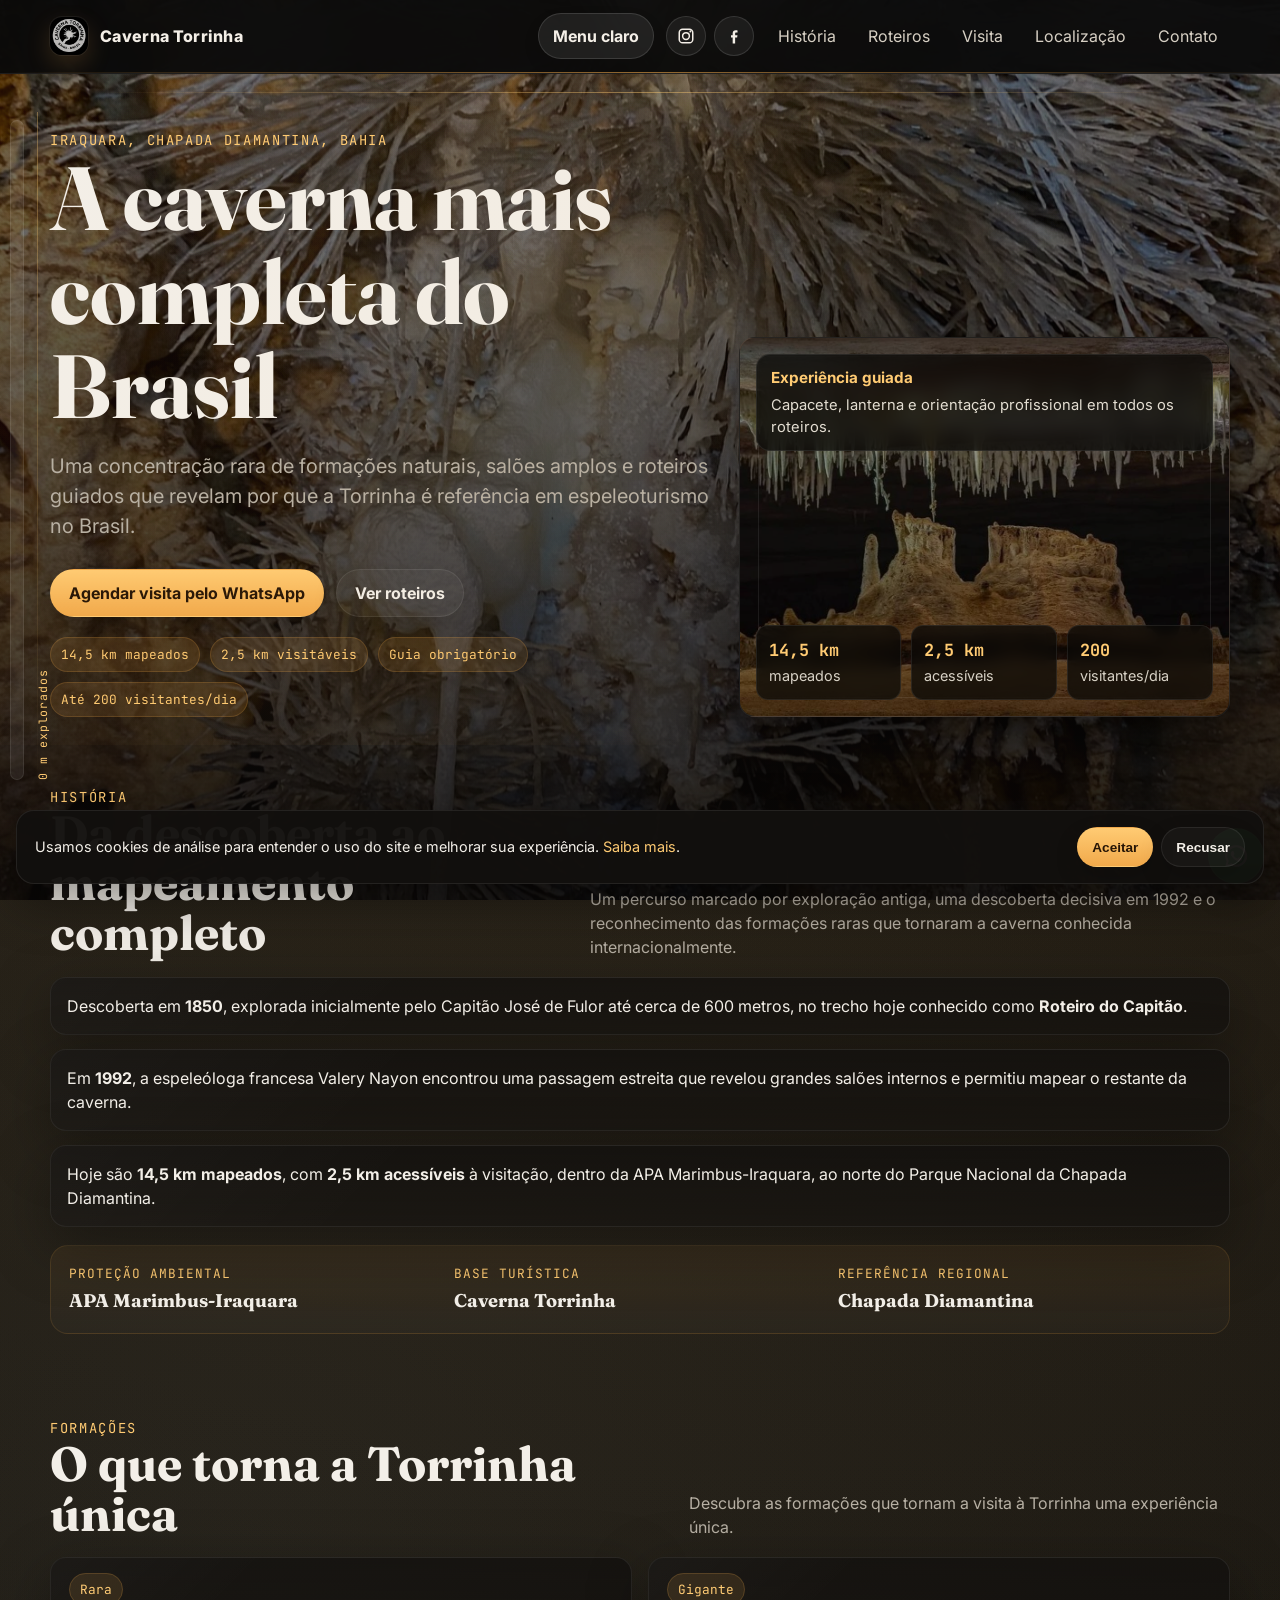
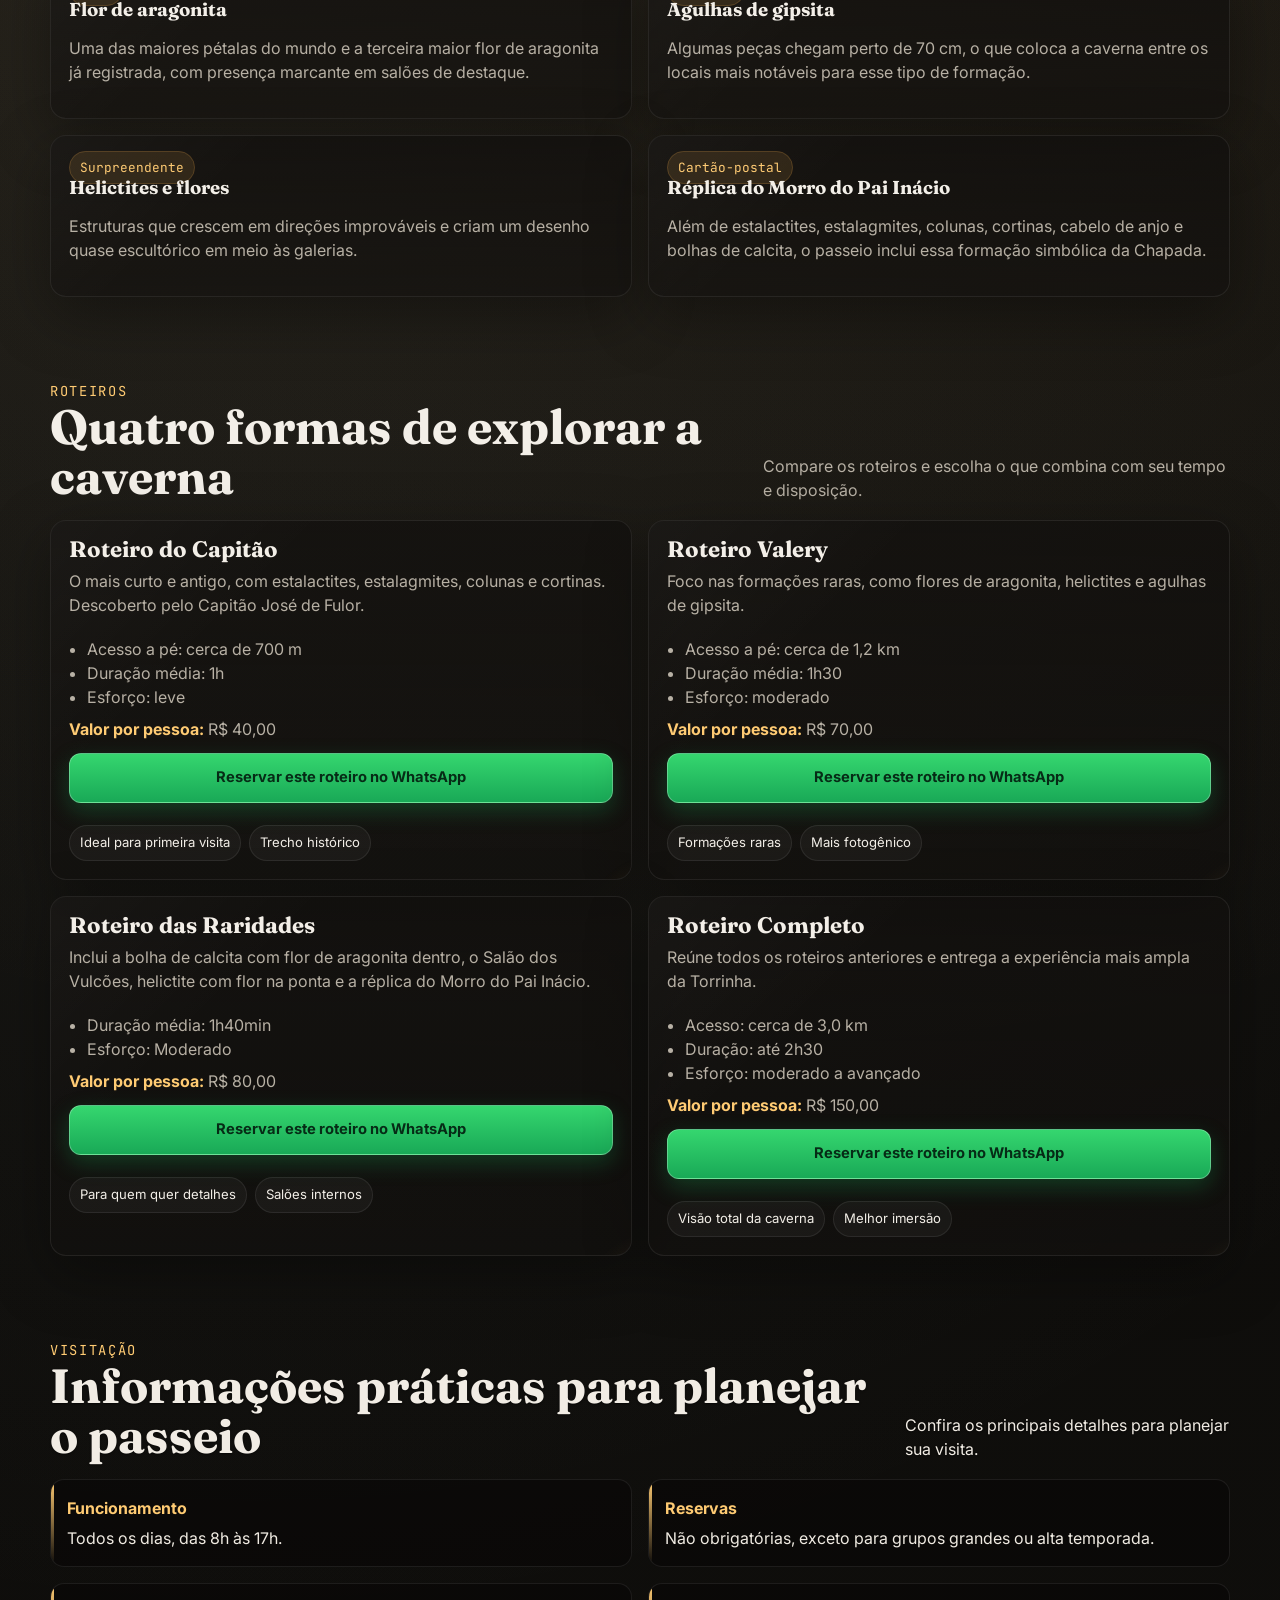
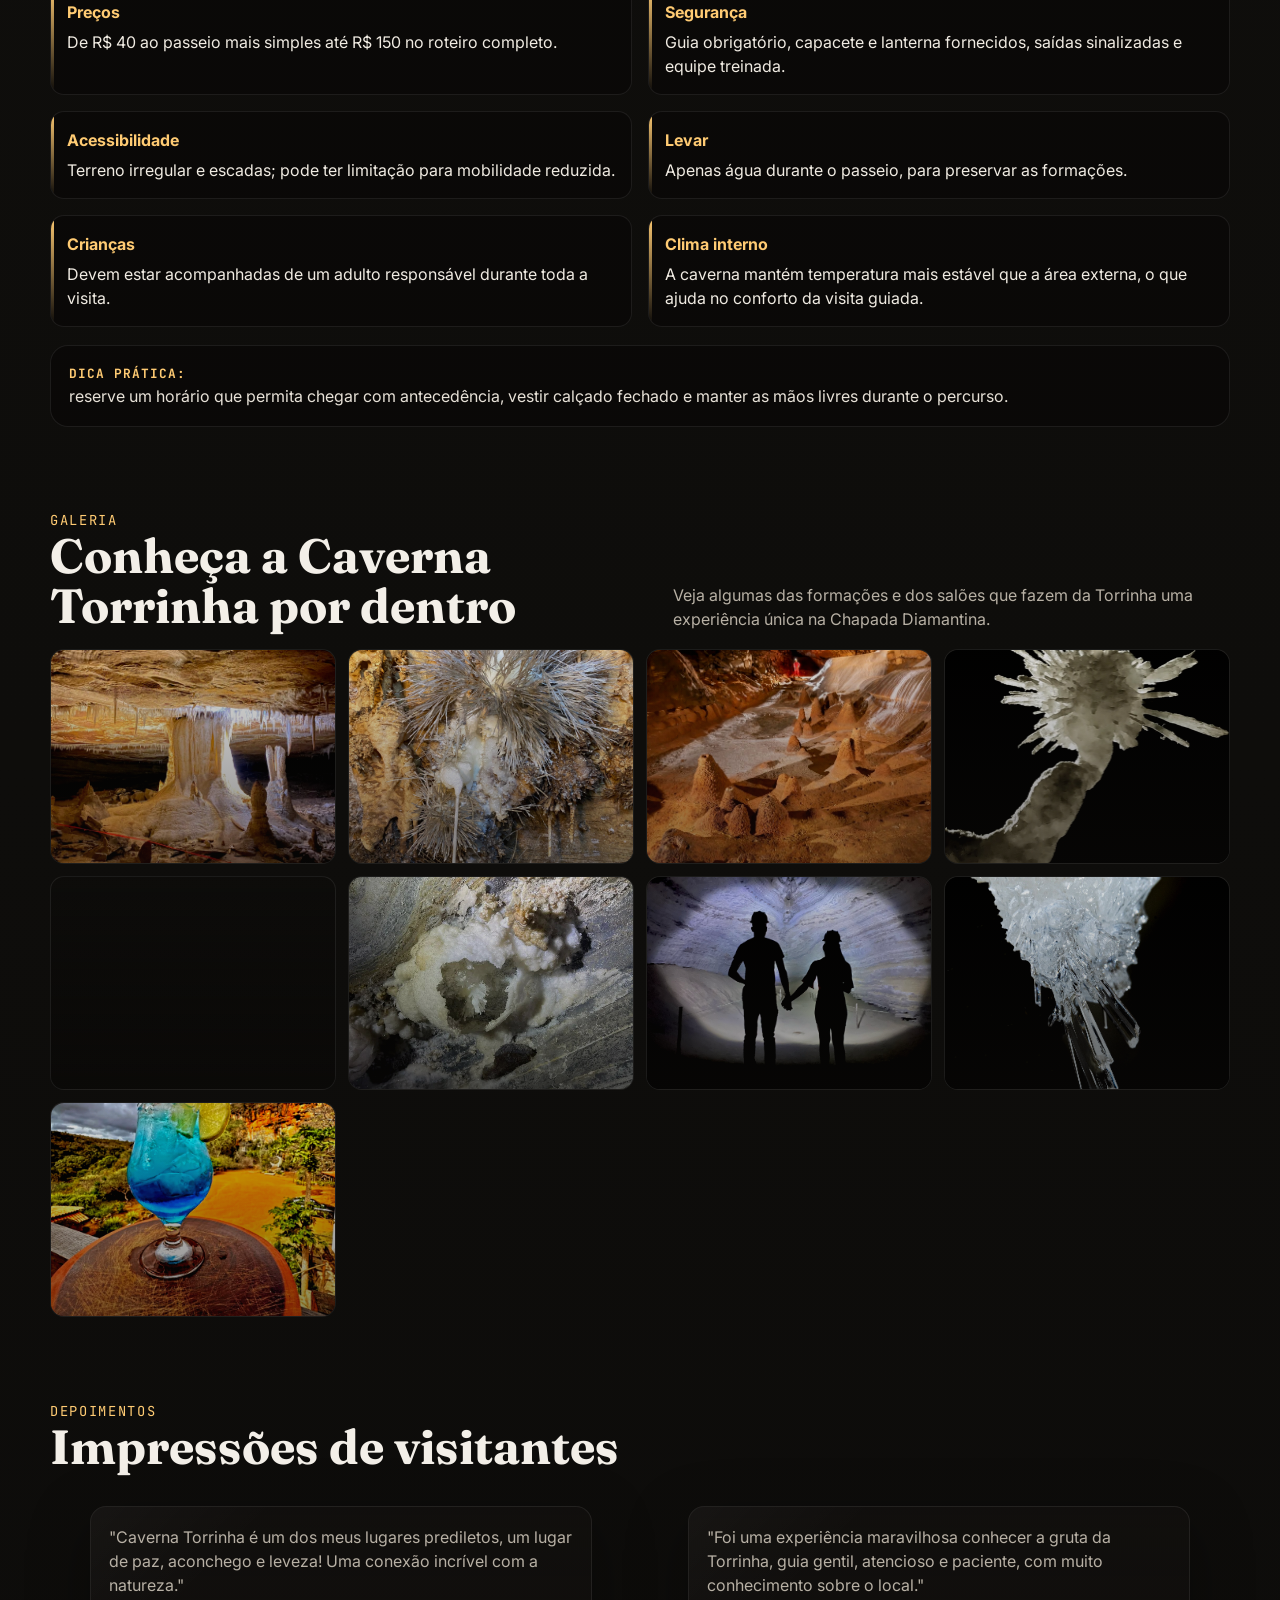
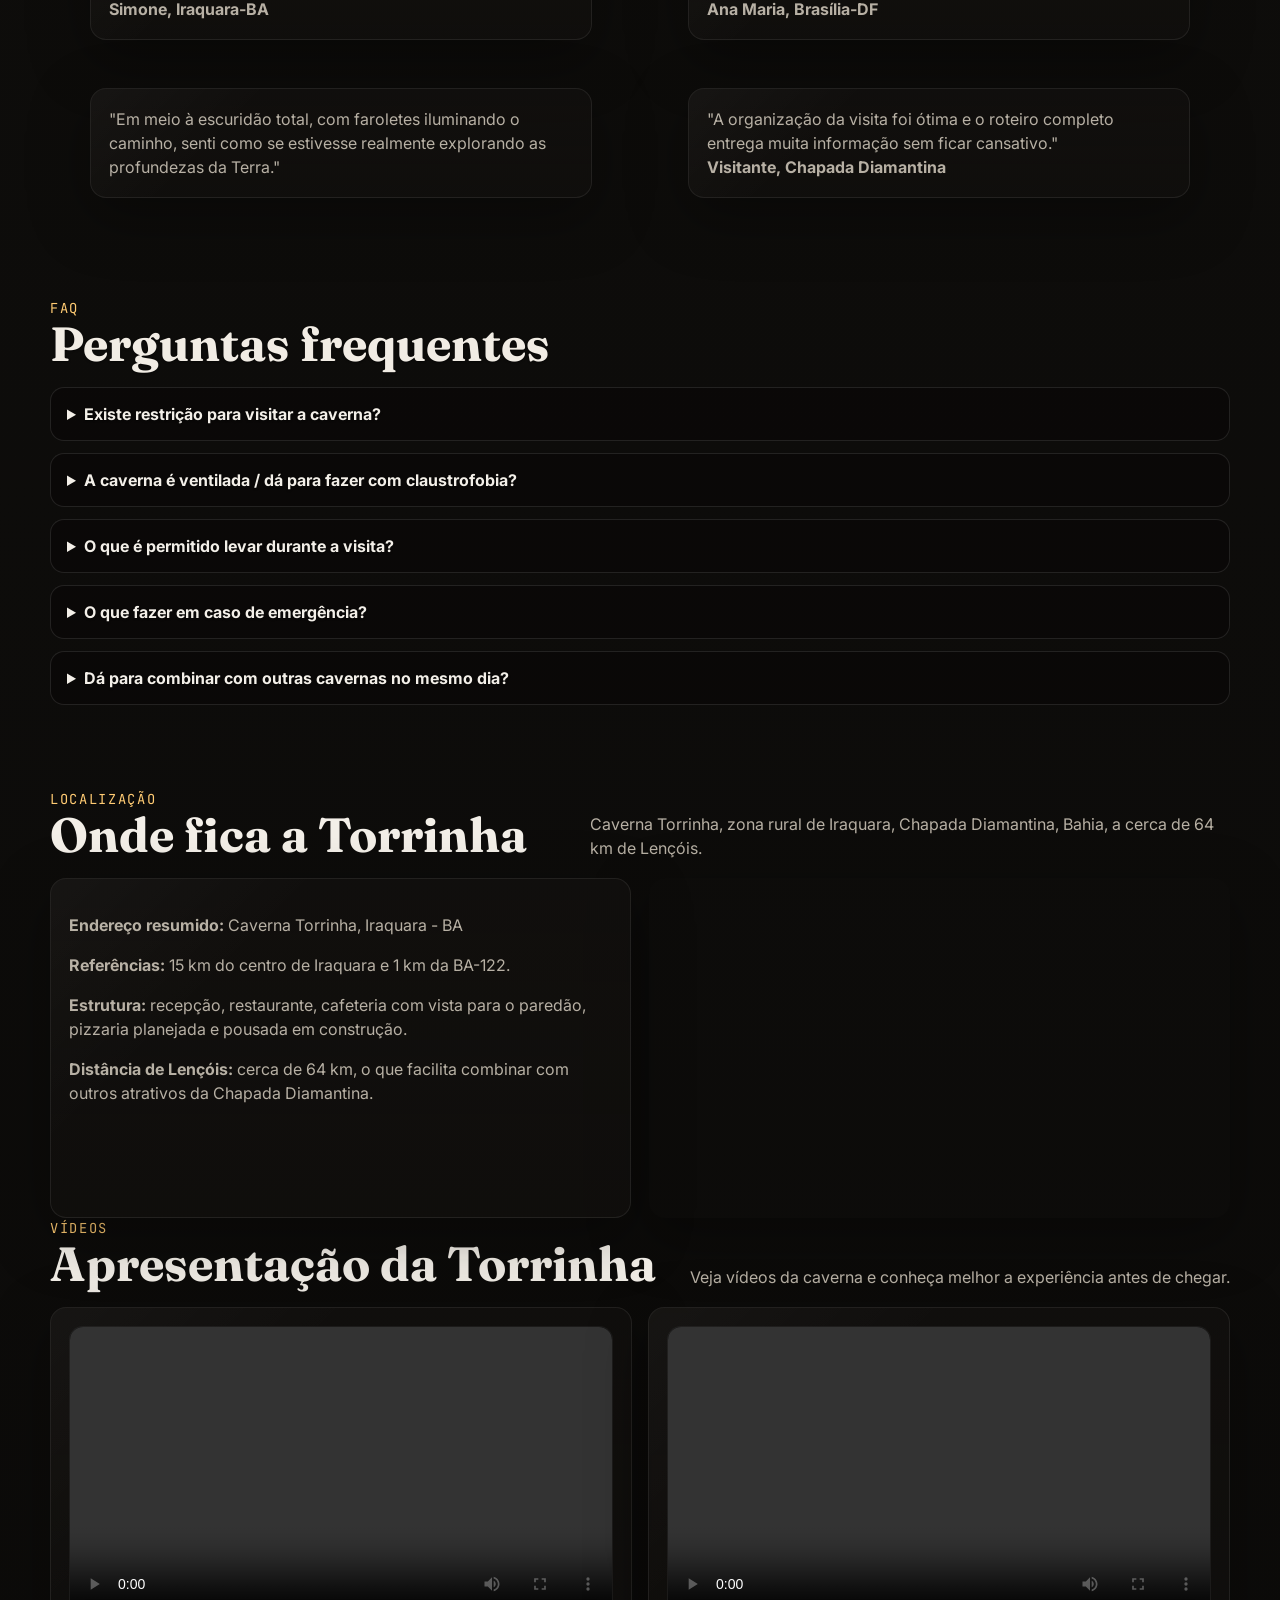
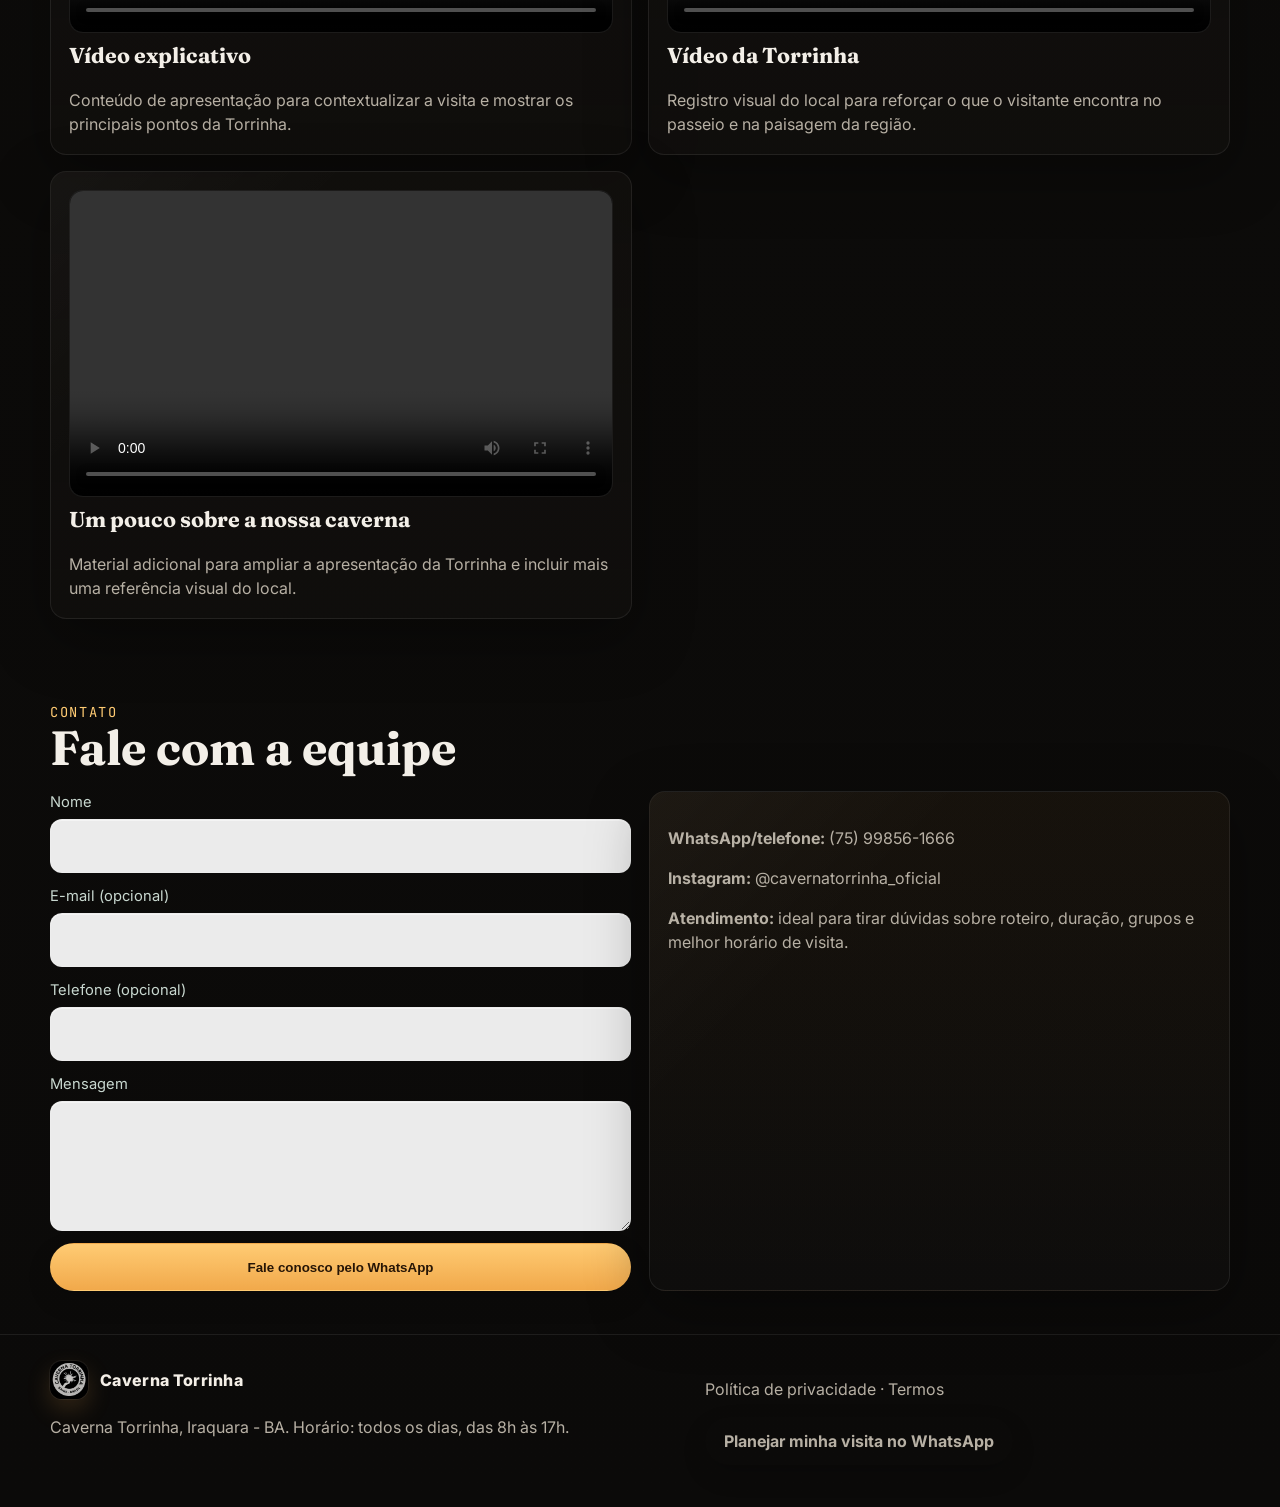
==== commit c7874e2b: "Atualiza site para conversao e GitHub Pages" ====
--- a/index.html
+++ b/index.html
@@ -4,13 +4,23 @@
   <meta charset="utf-8" />
   <meta name="viewport" content="width=device-width, initial-scale=1" />
   <meta name="description" content="Caverna Torrinha, uma das cavernas mais completas do Brasil, em Iraquara, Chapada Diamantina, Bahia." />
-  <title>Caverna Torrinha</title>
-  <link rel="icon" type="image/png" href="assets/logo.png">
+  <title>Caverna Torrinha | Passeio de caverna em Iraquara, Chapada Diamantina</title>
+  <link rel="canonical" href="https://cavernatorrinha.com/">
+  <meta property="og:type" content="website">
+  <meta property="og:title" content="Caverna Torrinha | Passeio de caverna em Iraquara">
+  <meta property="og:description" content="Roteiros guiados com flores de aragonita e agulhas de gipsita. Reserve pelo WhatsApp.">
+  <meta property="og:image" content="https://cavernatorrinha.com/assets/painacio.jpeg">
+  <meta property="og:url" content="https://cavernatorrinha.com/">
+  <meta name="twitter:card" content="summary_large_image">
+  <link rel="icon" type="image/png" href="assets/logo-256.png">
   <link rel="preconnect" href="https://fonts.googleapis.com">
   <link rel="preconnect" href="https://fonts.gstatic.com" crossorigin>
   <link href="https://fonts.googleapis.com/css2?family=Fraunces:opsz,wght@9..144,500;9..144,700&family=Inter:wght@400;500;600;700;800&family=JetBrains+Mono:wght@500;700&display=swap" rel="stylesheet">
-  <link rel="stylesheet" href="css/style.css?v=20260928" />
+  <link rel="stylesheet" href="css/style.css?v=20261005" />
   <meta name="google-site-verification" content="hFqxfTrj_T1RgFs9ka3FHSBQKGp7HnU3VG2XKj6h06k" />
+  <!-- Rastreamento: preencha os IDs em TRACKING_IDS antes de publicar campanhas. -->
+  <script>window.TRACKING_IDS = { metaPixel: '', ga4: '' };</script>
+  <script type="application/ld+json">{"@context":"https://schema.org","@type":"TouristAttraction","name":"Caverna Torrinha","description":"Passeio guiado pela Caverna Torrinha, em Iraquara, Chapada Diamantina, Bahia.","telephone":"+5575998561666","url":"https://cavernatorrinha.com/","image":"https://cavernatorrinha.com/assets/painacio.jpeg","address":{"@type":"PostalAddress","addressLocality":"Iraquara","addressRegion":"BA","addressCountry":"BR"},"openingHoursSpecification":{"@type":"OpeningHoursSpecification","dayOfWeek":["Monday","Tuesday","Wednesday","Thursday","Friday","Saturday","Sunday"],"opens":"08:00","closes":"17:00"}}</script>
 </head>
 <body>
   <a class="skip" href="#conteudo">Pular para o conteúdo</a>
@@ -26,7 +36,7 @@
   </div>
   <header>
     <div class="wrap topbar">
-      <div class="brand"><img class="mark" src="assets/logo.png" alt="Logo da Caverna Torrinha"><span>Caverna Torrinha</span></div>
+      <div class="brand"><img class="mark" src="assets/logo-256.webp" alt="Logo da Caverna Torrinha"><span>Caverna Torrinha</span></div>
       <div class="menu-tools">
         <button class="theme-toggle" id="menuThemeToggle" type="button" aria-pressed="false" aria-label="Alternar menu entre claro e escuro">Menu escuro</button>
         <div class="social-links" aria-label="Redes sociais">
@@ -56,7 +66,7 @@
           <h1>A caverna mais completa do Brasil</h1>
           <p class="lead">Uma concentração rara de formações naturais, salões amplos e roteiros guiados que revelam por que a Torrinha é referência em espeleoturismo no Brasil.</p>
           <div class="actions">
-            <a class="btn btn-primary" href="https://wa.me/5575998561666" target="_blank" rel="noopener">Agendar visita pelo WhatsApp</a>
+            <a class="btn btn-primary btn-whatsapp" data-origem="topo" href="https://wa.me/5575998561666?text=Ol%C3%A1%21%20Vi%20o%20site%20da%20Caverna%20Torrinha%20e%20quero%20agendar%20uma%20visita." target="_blank" rel="noopener">Agendar visita pelo WhatsApp</a>
             <a class="btn btn-ghost" href="#rotas">Ver roteiros</a>
           </div>
           <div class="hero-badges">
@@ -119,13 +129,13 @@
             <div class="eyebrow">Formações</div>
             <h2>O que torna a Torrinha única</h2>
           </div>
-          <p>As formações abaixo aparecem como destaque principal do roteiro e ajudam a contar a identidade geológica do lugar.</p>
+          <p>Descubra as formações que tornam a visita à Torrinha uma experiência única.</p>
         </div>
         <div class="cards">
           <div class="card">
             <span class="tag">Rara</span>
             <h3>Flor de aragonita</h3>
-            <p>Uma das maiores pétalas do mundo e a Terceira maior flor de aragonita já registrada, com presença marcante em salões de destaque.</p>
+            <p>Uma das maiores pétalas do mundo e a terceira maior flor de aragonita já registrada, com presença marcante em salões de destaque.</p>
           </div>
           <div class="card">
             <span class="tag">Gigante</span>
@@ -153,30 +163,39 @@
             <div class="eyebrow">Roteiros</div>
             <h2>Quatro formas de explorar a caverna</h2>
           </div>
-          <p>Os roteiros abaixo foram organizados para apresentar clareza de acesso, duração e nível de esforço.</p>
+          <p>Compare os roteiros e escolha o que combina com seu tempo e disposição.</p>
         </div>
         <div class="routes">
           <article class="card route" tabindex="0" role="button" aria-expanded="false" data-route="capitao">
             <h3>Roteiro do Capitão</h3>
             <p>O mais curto e antigo, com estalactites, estalagmites, colunas e cortinas. Descoberto pelo Capitão José de Fulor.</p>
             <ul><li>Acesso a pé: cerca de 700 m</li><li>Duração média: 1h</li><li>Esforço: leve</li></ul>
+            <p class="route-price"><strong>Valor por pessoa:</strong> R$ 40,00</p>
+            <a class="btn btn-whatsapp" data-origem="card-capitao" href="https://wa.me/5575998561666?text=Ol%C3%A1%21%20Vi%20o%20site%20da%20Caverna%20Torrinha%20e%20quero%20saber%20sobre%20o%20Roteiro%20do%20Capit%C3%A3o." target="_blank" rel="noopener">Reservar este roteiro no WhatsApp</a>
             <div class="route-meta"><span>Ideal para primeira visita</span><span>Trecho histórico</span></div>
           </article>
           <article class="card route" tabindex="0" role="button" aria-expanded="false" data-route="valery">
             <h3>Roteiro Valery</h3>
             <p>Foco nas formações raras, como flores de aragonita, helictites e agulhas de gipsita.</p>
             <ul><li>Acesso a pé: cerca de 1,2 km</li><li>Duração média: 1h30</li><li>Esforço: moderado</li></ul>
+            <p class="route-price"><strong>Valor por pessoa:</strong> R$ 70,00</p>
+            <a class="btn btn-whatsapp" data-origem="card-valery" href="https://wa.me/5575998561666?text=Ol%C3%A1%21%20Vi%20o%20site%20da%20Caverna%20Torrinha%20e%20quero%20saber%20sobre%20o%20Roteiro%20Valery." target="_blank" rel="noopener">Reservar este roteiro no WhatsApp</a>
             <div class="route-meta"><span>Formações raras</span><span>Mais fotogênico</span></div>
           </article>
           <article class="card route" tabindex="0" role="button" aria-expanded="false" data-route="raridades">
             <h3>Roteiro das Raridades</h3>
             <p>Inclui a bolha de calcita com flor de aragonita dentro, o Salão dos Vulcões, helictite com flor na ponta e a réplica do Morro do Pai Inácio.</p>
+            <ul><li>Duração média: 1h40min</li><li>Esforço: Moderado</li></ul>
+            <p class="route-price"><strong>Valor por pessoa:</strong> R$ 80,00</p>
+            <a class="btn btn-whatsapp" data-origem="card-raridades" href="https://wa.me/5575998561666?text=Ol%C3%A1%21%20Vi%20o%20site%20da%20Caverna%20Torrinha%20e%20quero%20saber%20sobre%20o%20Roteiro%20das%20Raridades." target="_blank" rel="noopener">Reservar este roteiro no WhatsApp</a>
             <div class="route-meta"><span>Para quem quer detalhes</span><span>Salões internos</span></div>
           </article>
           <article class="card route" tabindex="0" role="button" aria-expanded="false" data-route="completo">
             <h3>Roteiro Completo</h3>
             <p>Reúne todos os roteiros anteriores e entrega a experiência mais ampla da Torrinha.</p>
             <ul><li>Acesso: cerca de 3,0 km</li><li>Duração: até 2h30</li><li>Esforço: moderado a avançado</li></ul>
+            <p class="route-price"><strong>Valor por pessoa:</strong> R$ 150,00</p>
+            <a class="btn btn-whatsapp" data-origem="card-completo" href="https://wa.me/5575998561666?text=Ol%C3%A1%21%20Vi%20o%20site%20da%20Caverna%20Torrinha%20e%20quero%20saber%20sobre%20o%20Roteiro%20Completo." target="_blank" rel="noopener">Reservar este roteiro no WhatsApp</a>
             <div class="route-meta"><span>Visão total da caverna</span><span>Melhor imersão</span></div>
           </article>
         </div>
@@ -190,7 +209,7 @@
             <div class="eyebrow">Visitação</div>
             <h2>Informações práticas para planejar o passeio</h2>
           </div>
-          <p>As informações abaixo ajudam a orientar o visitante antes da compra ou reserva do roteiro.</p>
+          <p>Confira os principais detalhes para planejar sua visita.</p>
         </div>
         <div class="info-grid">
           <div class="info-item"><strong>Funcionamento</strong>Todos os dias, das 8h às 17h.</div>
@@ -213,20 +232,20 @@
         <div class="section-head">
           <div>
             <div class="eyebrow">Galeria</div>
-            <h2>Substitua pelos registros reais da caverna</h2>
-          </div>
-          <p>Os blocos abaixo funcionam como placeholders até entrarmos com fotos oficiais da Torrinha.</p>
+            <h2>Conheça a Caverna Torrinha por dentro</h2>
+          </div>
+          <p>Veja algumas das formações e dos salões que fazem da Torrinha uma experiência única na Chapada Diamantina.</p>
         </div>
         <div class="gallery">
-          <button class="shot" type="button" data-full="assets/salao branco.jpg" aria-label="Abrir imagem do Salão principal em tela cheia"><img src="assets/salao branco.jpg" alt="Salão principal da Caverna Torrinha" loading="lazy" decoding="async"></button>
+          <button class="shot" type="button" data-full="assets/salao-branco.jpg" aria-label="Abrir imagem do Salão principal em tela cheia"><img src="assets/salao-branco.jpg" alt="Salão principal da Caverna Torrinha" loading="lazy" decoding="async"></button>
           <button class="shot" type="button" data-full="assets/3flor.jpg" aria-label="Abrir imagem das formações raras em tela cheia"><img src="assets/3flor.jpg" alt="Formações raras da Caverna Torrinha" loading="lazy" decoding="async"></button>
           <button class="shot" type="button" data-full="assets/vulcao.jpg" aria-label="Abrir imagem do interior iluminado em tela cheia"><img src="assets/vulcao.jpg" alt="Interior iluminado da Caverna Torrinha" loading="lazy" decoding="async"></button>
           <button class="shot" type="button" data-full="assets/flor.png" aria-label="Abrir imagem da flor em tela cheia"><img src="assets/flor.png" alt="Flor de aragonita da Caverna Torrinha" loading="lazy" decoding="async"></button>
-          <button class="shot" type="button" data-full="assets/agulha (1).jpg" aria-label="Abrir imagem das agulhas em tela cheia"><img src="assets/agulha (1).jpg" alt="Agulhas de gipsita da Caverna Torrinha" loading="lazy" decoding="async"></button>
+          <button class="shot" type="button" data-full="assets/agulha-1.jpg" aria-label="Abrir imagem das agulhas em tela cheia"><img src="assets/agulha-1.jpg" alt="Agulhas de gipsita da Caverna Torrinha" loading="lazy" decoding="async"></button>
           <button class="shot" type="button" data-full="assets/bolha.jpg" aria-label="Abrir imagem da bolha em tela cheia"><img src="assets/bolha.jpg" alt="Bolha de calcita da Caverna Torrinha" loading="lazy" decoding="async"></button>
           <button class="shot" type="button" data-full="assets/cavidade.jpg" aria-label="Abrir imagem da cavidade em tela cheia"><img src="assets/cavidade.jpg" alt="Cavidade da Caverna Torrinha" loading="lazy" decoding="async"></button>
           <button class="shot" type="button" data-full="assets/cristal.png" aria-label="Abrir imagem dos cristais em tela cheia"><img src="assets/cristal.png" alt="Cristais da Caverna Torrinha" loading="lazy" decoding="async"></button>
-          <button class="shot" type="button" data-full="assets/drinki.jpg" aria-label="Abrir imagem adicional em tela cheia"><img src="assets/drinki.jpg" alt="Imagem adicional da Caverna Torrinha" loading="lazy" decoding="async"></button>
+          <button class="shot" type="button" data-full="assets/drinki.jpg" aria-label="Abrir detalhe das formações rochosas em tela cheia"><img src="assets/drinki.jpg" alt="Detalhe das formações rochosas da Caverna Torrinha" loading="lazy" decoding="async"></button>
         </div>
       </div>
     </section>
@@ -273,9 +292,6 @@
           </div>
           <p>Caverna Torrinha, zona rural de Iraquara, Chapada Diamantina, Bahia, a cerca de 64 km de Lençóis.</p>
         </div>
-        <div class="note-band location-intro">
-          <strong>Mapa e vídeos:</strong> esta parte foi organizada para ajudar o visitante a localizar a caverna e entender melhor a experiência antes da visita. No mapa você vê o ponto exato da Torrinha, e nos vídeos estão o material explicativo e a apresentação do local.
-        </div>
         <div class="two-col">
           <div class="card">
           <p><strong>Endereço resumido:</strong> Caverna Torrinha, Iraquara - BA</p>
@@ -290,13 +306,13 @@
             <div class="eyebrow">Vídeos</div>
             <h2>Apresentação da Torrinha</h2>
           </div>
-          <p>Os três arquivos abaixo ajudam a complementar o mapa com uma visão mais visual e explicativa da caverna.</p>
+          <p>Veja vídeos da caverna e conheça melhor a experiência antes de chegar.</p>
         </div>
         <div class="video-grid">
           <article class="card video-card">
             <div class="video-frame">
               <video controls preload="metadata" playsinline>
-                <source src="assets/explicaçao.mp4" type="video/mp4">
+                <source src="assets/explicacao.mp4" type="video/mp4">
                 Seu navegador não suporta vídeo HTML5.
               </video>
             </div>
@@ -306,7 +322,7 @@
           <article class="card video-card">
             <div class="video-frame">
               <video controls preload="metadata" playsinline>
-                <source src="assets/Torrinha .mp4" type="video/mp4">
+                <source src="assets/torrinha.mp4" type="video/mp4">
                 Seu navegador não suporta vídeo HTML5.
               </video>
             </div>
@@ -336,18 +352,17 @@
           </div>
         </div>
         <div class="contact">
-          <form onsubmit="return false">
-            <div class="field"><label for="nome">Nome</label><input id="nome" name="nome" type="text" autocomplete="name"></div>
-            <div class="field"><label for="email">E-mail</label><input id="email" name="email" type="email" autocomplete="email"></div>
-            <div class="field"><label for="telefone">Telefone</label><input id="telefone" name="telefone" type="tel" autocomplete="tel"></div>
-            <div class="field"><label for="mensagem">Mensagem</label><textarea id="mensagem" name="mensagem"></textarea></div>
-            <a class="btn btn-primary" id="whatsForm" href="https://wa.me/5575998561666" target="_blank" rel="noopener">Fale conosco pelo WhatsApp</a>
+          <form id="contactForm">
+            <div class="field"><label for="nome">Nome</label><input id="nome" name="nome" type="text" autocomplete="name" required></div>
+            <div class="field"><label for="email">E-mail (opcional)</label><input id="email" name="email" type="email" autocomplete="email"></div>
+            <div class="field"><label for="telefone">Telefone (opcional)</label><input id="telefone" name="telefone" type="tel" autocomplete="tel"></div>
+            <div class="field"><label for="mensagem">Mensagem</label><textarea id="mensagem" name="mensagem" required></textarea></div>
+            <button class="btn btn-primary" type="submit">Fale conosco pelo WhatsApp</button>
           </form>
           <div class="card">
             <p><strong>WhatsApp/telefone:</strong> (75) 99856-1666</p>
             <p><strong>Instagram:</strong> @cavernatorrinha_oficial</p>
           <p><strong>Atendimento:</strong> ideal para tirar dúvidas sobre roteiro, duração, grupos e melhor horário de visita.</p>
-          <p><strong>Observação:</strong> as imagens exibidas são de fontes públicas externas sobre a Torrinha; se você quiser, eu posso trocar tudo por fotos enviadas por você ou pelo próprio Instagram oficial.</p>
           </div>
         </div>
       </div>
@@ -357,16 +372,17 @@
   <footer>
     <div class="wrap footer-grid">
       <div>
-        <div class="brand"><img class="mark" src="assets/logo.png" alt="Logo da Caverna Torrinha"><span>Caverna Torrinha</span></div>
+        <div class="brand"><img class="mark" src="assets/logo-256.webp" alt="Logo da Caverna Torrinha"><span>Caverna Torrinha</span></div>
           <p>Caverna Torrinha, Iraquara - BA. Horário: todos os dias, das 8h às 17h.</p>
       </div>
       <div>
-          <p>Política de privacidade · Termos</p>
+          <p><a href="privacidade.html">Política de privacidade</a> · <a href="termos.html">Termos</a></p>
+          <a class="btn btn-whatsapp" data-origem="rodape" href="https://wa.me/5575998561666?text=Ol%C3%A1%21%20Vi%20o%20site%20da%20Caverna%20Torrinha%20e%20quero%20planejar%20minha%20visita." target="_blank" rel="noopener">Planejar minha visita no WhatsApp</a>
       </div>
     </div>
   </footer>
 
-  <a class="whatsapp" href="https://wa.me/5575998561666" target="_blank" rel="noopener" aria-label="Falar no WhatsApp">
+  <a class="whatsapp btn-whatsapp" data-origem="flutuante" href="https://wa.me/5575998561666?text=Ol%C3%A1%21%20Estou%20no%20site%20da%20Caverna%20Torrinha%20e%20quero%20tirar%20uma%20d%C3%BAvida%20sobre%20a%20visita." target="_blank" rel="noopener" aria-label="Falar no WhatsApp">
     <svg viewBox="0 0 24 24" aria-hidden="true"><path d="M12 2a9.9 9.9 0 0 0-8.56 14.9L2 22l5.27-1.38A10 10 0 1 0 12 2Zm0 18a8 8 0 0 1-4.08-1.12l-.29-.16-3.13.82.84-3.05-.18-.31A8 8 0 1 1 12 20Zm4.64-5.96c-.25-.13-1.47-.73-1.7-.82-.23-.08-.39-.13-.56.13-.17.25-.65.82-.8.99-.15.17-.3.19-.55.06a6.52 6.52 0 0 1-1.92-1.18 7.18 7.18 0 0 1-1.33-1.65c-.14-.24-.02-.37.11-.5.11-.11.25-.29.38-.44.13-.15.17-.25.26-.41.08-.17.04-.31-.02-.44-.06-.13-.56-1.35-.77-1.86-.2-.48-.4-.42-.56-.43h-.48c-.17 0-.44.06-.67.31-.23.25-.89.87-.89 2.12s.91 2.46 1.04 2.63c.13.17 1.8 2.75 4.37 3.86.61.26 1.08.42 1.45.54.61.19 1.16.16 1.6.1.49-.07 1.47-.6 1.68-1.18.21-.59.21-1.09.15-1.18-.06-.1-.22-.16-.47-.29Z"/></svg>
   </a>
 
@@ -423,6 +439,10 @@
     </div>
   </div>
 
-  <script src="js/script.js?v=20260926"></script>
+  <div class="cookie-banner" id="cookieBanner" role="dialog" aria-label="Preferências de cookies" hidden>
+    <p>Usamos cookies de análise para entender o uso do site e melhorar sua experiência. <a href="privacidade.html">Saiba mais</a>.</p>
+    <div><button class="btn btn-primary" id="acceptCookies" type="button">Aceitar</button><button class="btn btn-ghost" id="rejectCookies" type="button">Recusar</button></div>
+  </div>
+  <script src="js/script.js?v=20261005"></script>
 </body>
 </html>
--- a/css/style.css
+++ b/css/style.css
@@ -615,6 +615,29 @@
 }
 .whatsapp:hover{transform:translateY(-3px) scale(1.04);box-shadow:0 16px 34px rgba(0,0,0,.42)}
 .whatsapp svg{width:26px;height:26px;fill:white}
+.route-price{margin:18px 0 14px;color:var(--text)}
+.route-price strong{color:var(--amber-2)}
+.route .btn-whatsapp{
+  display:flex;
+  width:100%;
+  min-height:50px;
+  margin-top:4px;
+  padding:12px 14px;
+  border:1px solid rgba(255,255,255,.28);
+  border-radius:12px;
+  background:linear-gradient(180deg,#35d66f,#19a957);
+  color:#062b16;
+  font-size:.92rem;
+  line-height:1.2;
+  text-align:center;
+  white-space:normal;
+  box-shadow:0 8px 22px rgba(25,169,87,.28);
+}
+.route .btn-whatsapp:hover{background:linear-gradient(180deg,#54e987,#20bd65);box-shadow:0 12px 28px rgba(25,169,87,.4)}
+.route-modal__whatsapp{margin-top:18px;width:100%;justify-content:center}
+.cookie-banner{position:fixed;left:16px;right:16px;bottom:16px;z-index:80;display:flex;align-items:center;justify-content:space-between;gap:18px;padding:16px 18px;border:1px solid var(--line);border-radius:18px;background:rgba(18,16,14,.97);box-shadow:0 18px 50px rgba(0,0,0,.4)}
+.cookie-banner[hidden]{display:none}
+.cookie-banner p{margin:0;color:var(--text);font-size:.9rem}.cookie-banner a{color:var(--amber-2)}.cookie-banner>div{display:flex;gap:8px;flex-shrink:0}.cookie-banner .btn{min-height:40px;padding:0 14px;font-size:.85rem}
 
 /* AI chat */
 .ai-chat__open{
@@ -622,6 +645,7 @@
   border-radius:50%;background:conic-gradient(from 210deg,#55d6ff,#8b73ff,#ff5a9d,#ffc857,#55d6ff);color:#fff;font-size:0;
   display:grid;place-items:center;cursor:pointer;box-shadow:0 12px 28px rgba(0,0,0,.25),0 0 20px rgba(108,117,255,.3);transition:transform .2s ease
 }
+.ai-chat__open{display:none}
 .ai-chat__open::before{content:"✦";display:grid;place-items:center;width:48px;height:48px;border-radius:50%;background:#101521;line-height:1;font-size:1.7rem;background-clip:padding-box;color:transparent;text-shadow:0 0 12px rgba(125,224,255,.45)}
 .ai-chat__open{isolation:isolate}
 .ai-chat__open::after{content:"✦";position:absolute;display:grid;place-items:center;inset:0;font-size:1.7rem;line-height:1;background:linear-gradient(140deg,#7cecff,#a38bff 48%,#ff719f);-webkit-background-clip:text;background-clip:text;color:transparent;pointer-events:none}
@@ -642,11 +666,11 @@
 .ai-chat__header strong{font-size:1.08rem}.ai-chat__header span{font-size:.86rem;color:#b8bdca}
 .ai-chat__header .ai-chat__brand-icon{display:grid;margin:0;color:#fff;font-size:0}
 .ai-chat__close{width:42px;height:42px;border:2px solid #ed1b35;border-radius:50%;background:transparent;color:#fff;font-size:25px;line-height:1;cursor:pointer}
-.ai-chat__header{transform:translateY(-60px)}
+.ai-chat__header{transform:none}
 .ai-chat__messages{display:flex;flex-direction:column;gap:10px;overflow:auto;padding:18px 16px;align-content:start}
-.ai-chat__messages{transform:translateY(-40px)}
+.ai-chat__messages{transform:none}
 .ai-chat__message{max-width:90%;padding:14px 16px;border-radius:18px;font-size:.95rem;line-height:1.45;white-space:pre-wrap}
-.ai-chat__message--bot{align-self:flex-start;display:flex;gap:10px;align-items:flex-start;background:transparent;border:0;padding:0;transform:translateY(-20px)}
+.ai-chat__message--bot{align-self:flex-start;display:flex;gap:10px;align-items:flex-start;background:transparent;border:0;padding:0;transform:none}
 .ai-chat__message-icon{flex:0 0 auto;width:30px;height:30px;margin-top:1px}
 .ai-chat__message-icon::before{inset:1px}.ai-chat__message-icon::after{font-size:1rem}
 .ai-chat__message--user{align-self:flex-end;background:#c77d2e;color:#17120d}
@@ -655,7 +679,7 @@
 .ai-chat__loading span{width:7px;height:7px;border-radius:50%;background:#ff2038;animation:aiDotBounce 1s ease-in-out infinite}
 .ai-chat__loading span:nth-child(2){animation-delay:.15s}.ai-chat__loading span:nth-child(3){animation-delay:.3s}
 @keyframes aiDotBounce{0%,60%,100%{transform:translateY(0);opacity:.5}30%{transform:translateY(-5px);opacity:1}}
-.ai-chat__form{display:grid;grid-template-columns:minmax(0,1fr) auto;gap:12px;padding:18px;border:1px solid rgba(121,136,169,.45);border-radius:22px;margin:0 10px 10px;background:rgba(4,7,13,.9);transform:translateY(40px)}
+.ai-chat__form{display:grid;grid-template-columns:minmax(0,1fr) auto;gap:12px;padding:18px;border:1px solid rgba(121,136,169,.45);border-radius:22px;margin:0 10px 10px;background:rgba(4,7,13,.9);transform:none}
 .ai-chat__input-wrap{display:flex;align-items:center;align-self:center;gap:9px;min-width:0;padding:0 12px;border:1px solid rgba(121,136,169,.65);border-radius:14px;background:#151b27;color:#ff1938;transform:none}.ai-chat__input-wrap input{min-width:0;padding:13px 0;border:0;background:transparent;color:#fff;box-shadow:none}.ai-chat__input-wrap input::placeholder{color:#a5adbd}
 .ai-chat__form button{display:flex;align-items:center;gap:8px;border:0;border-radius:14px;padding:0 17px;background:#ff2038;color:#fff;font-weight:700;font-size:.95rem;cursor:pointer;box-shadow:0 0 18px rgba(255,32,56,.25)}
 .ai-chat__form button:disabled{opacity:.6;cursor:wait}
@@ -838,6 +862,7 @@
   .lightbox__nav,.lightbox__close{width:44px;height:44px}
   .video-grid{grid-template-columns:1fr}
   .section-head h2,.section-head p{max-width:100%}
+  .cookie-banner{left:10px;right:10px;bottom:74px;display:flex;align-items:center;gap:8px;padding:9px 10px}.cookie-banner p{font-size:.76rem;line-height:1.25}.cookie-banner>div{gap:5px}.cookie-banner .btn{min-height:34px;width:auto;padding:0 9px;font-size:.75rem}
 }
 
 @media (max-width: 899px){
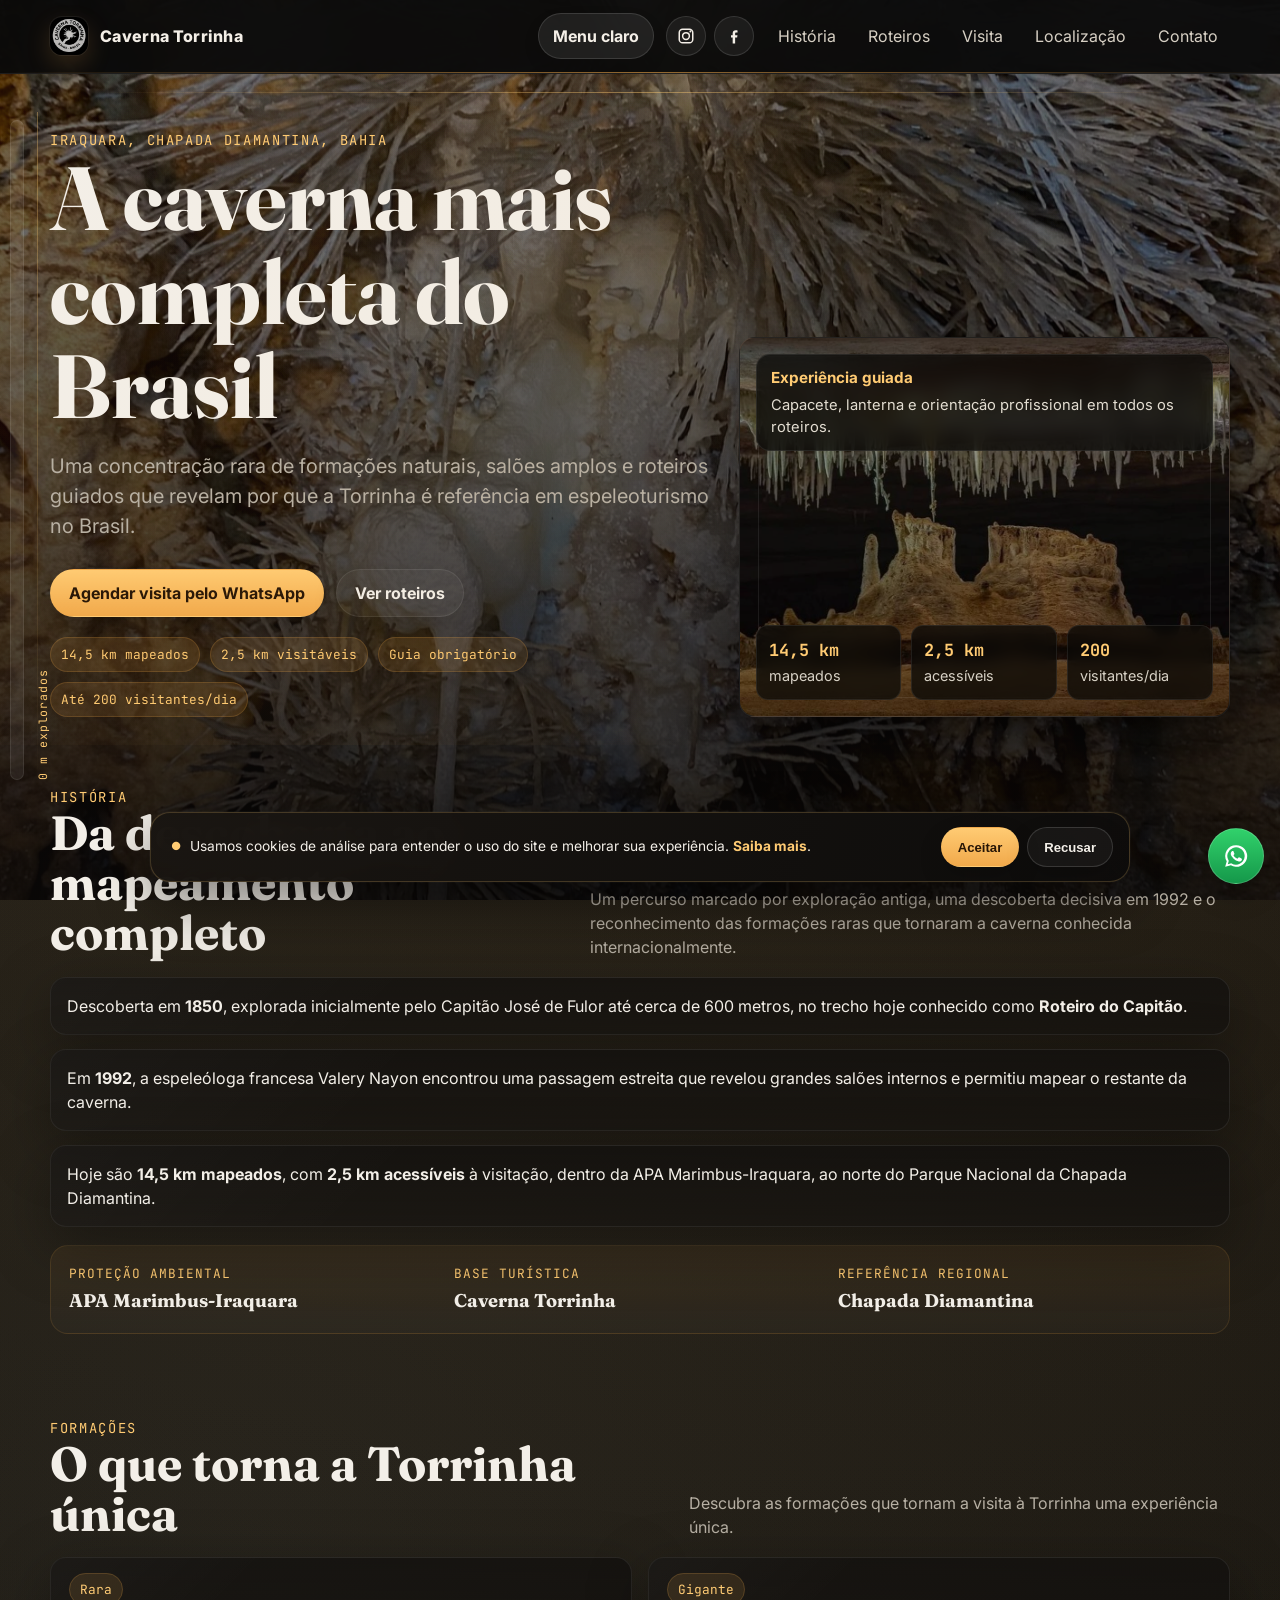
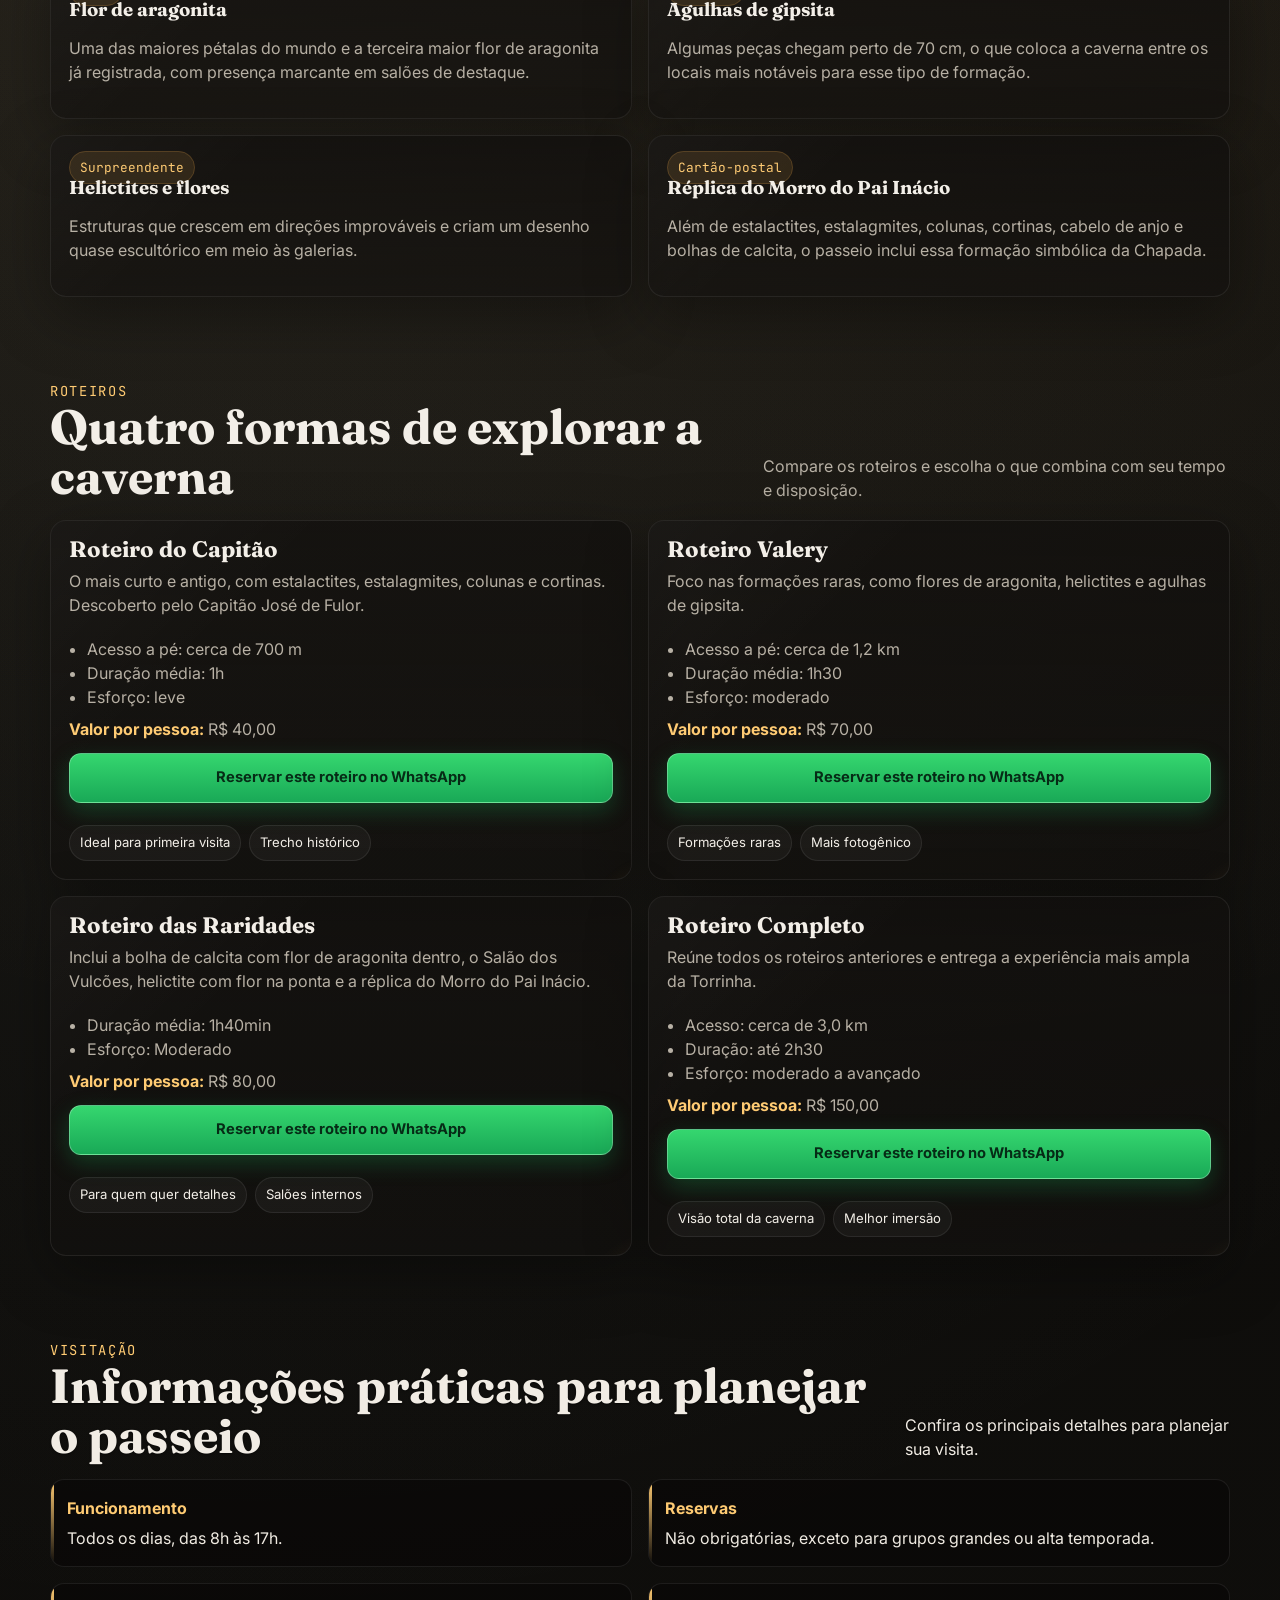
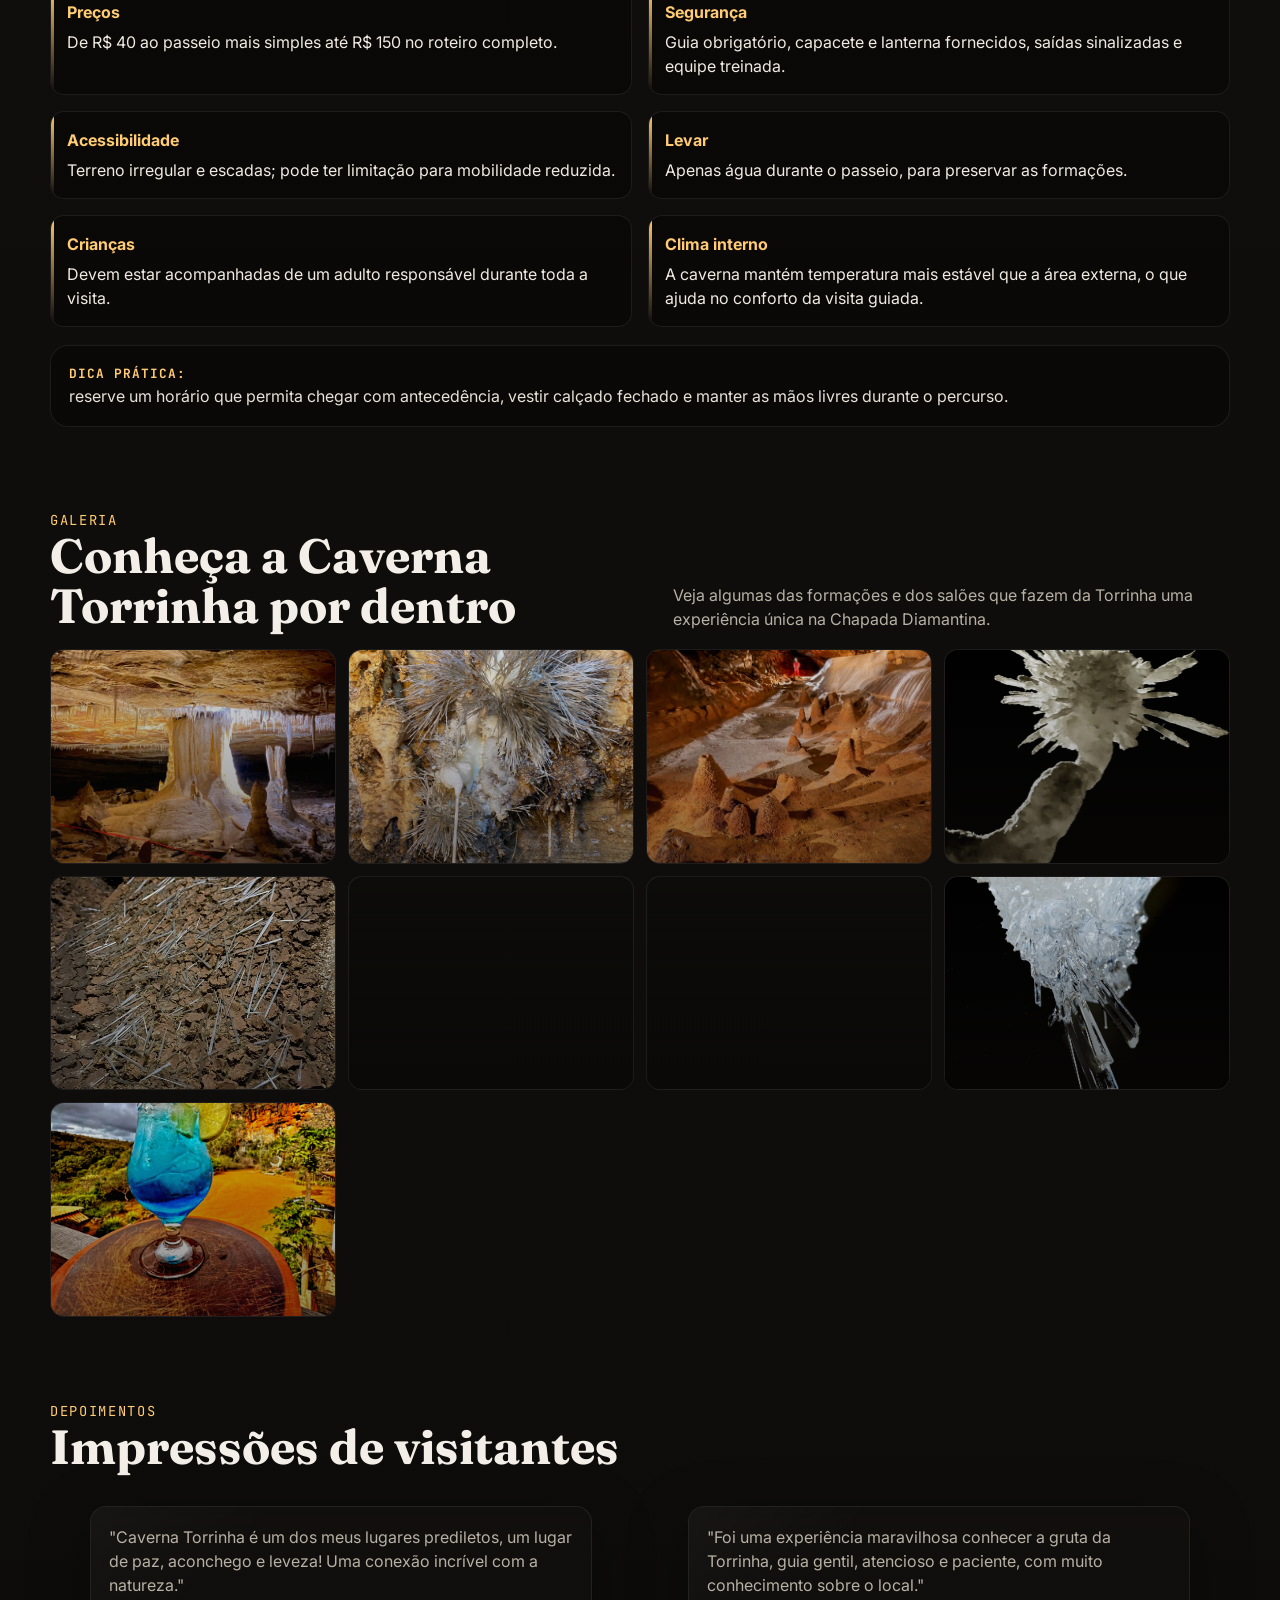
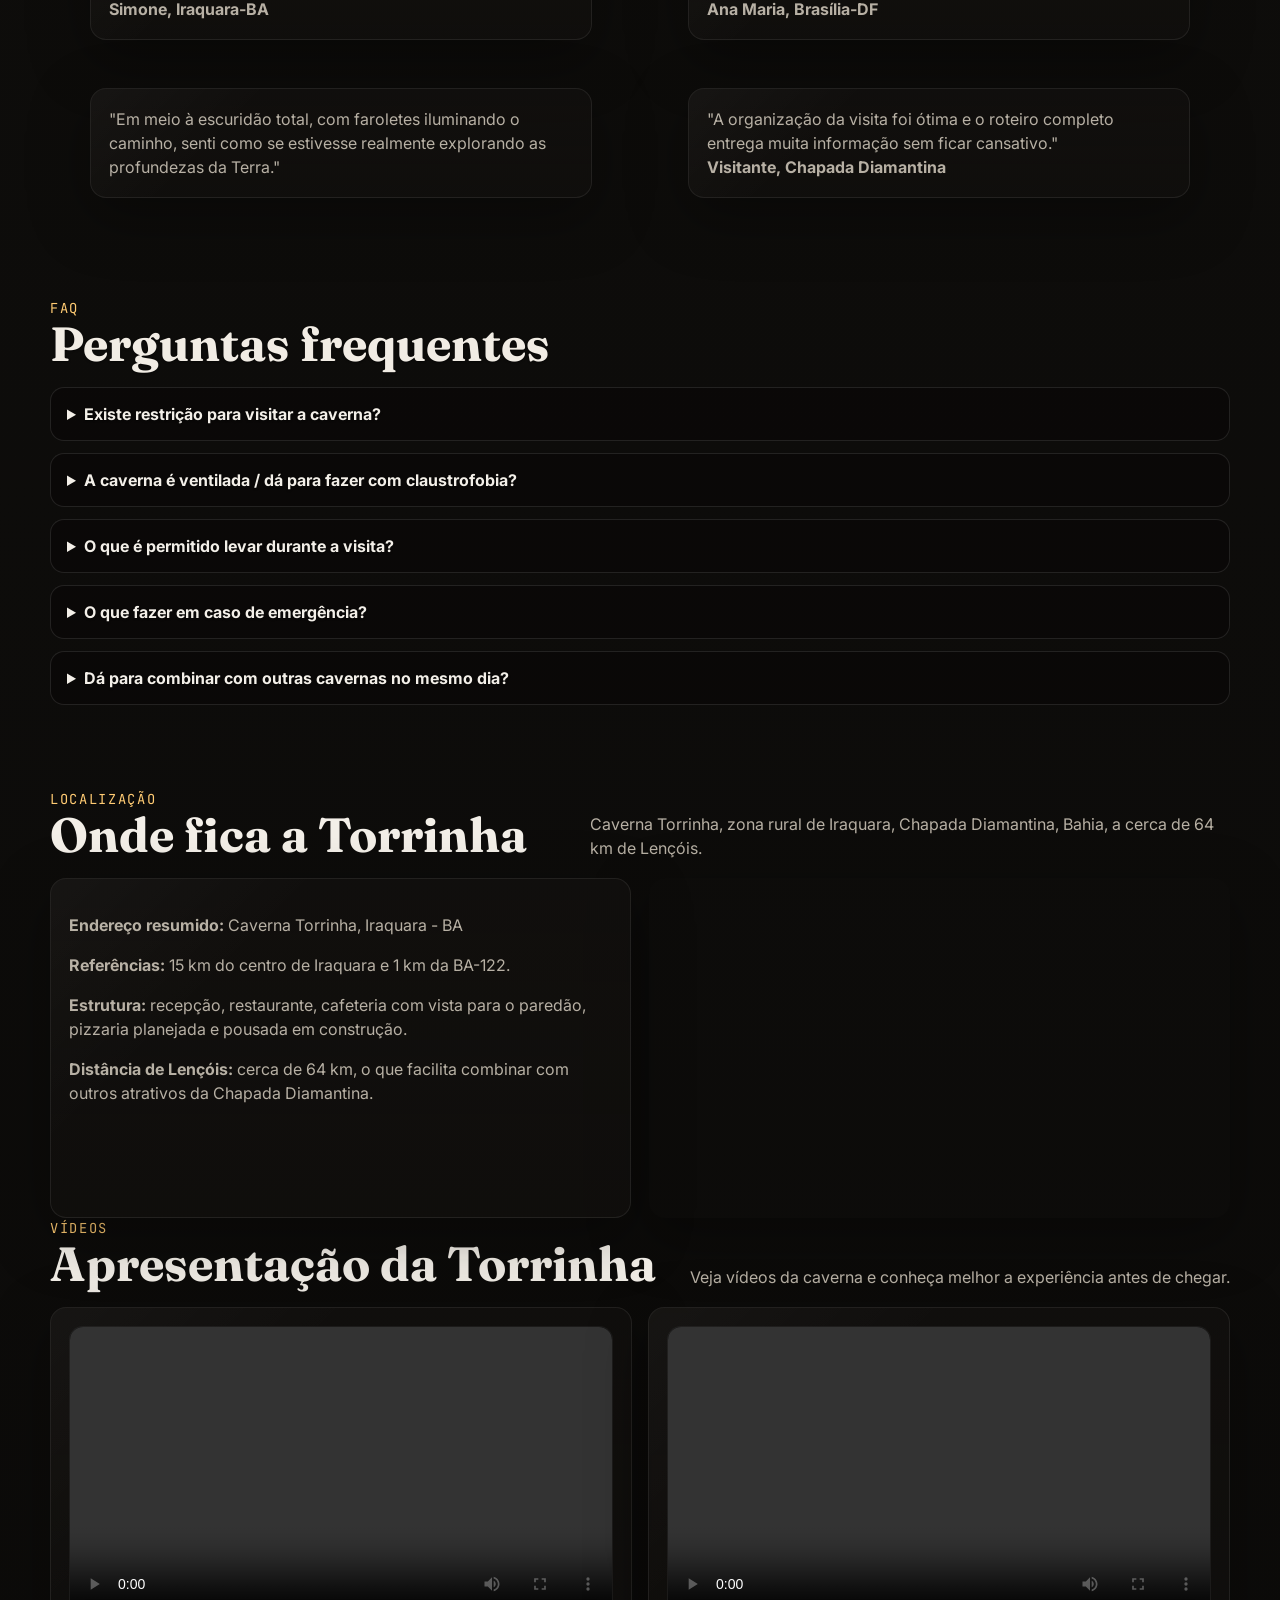
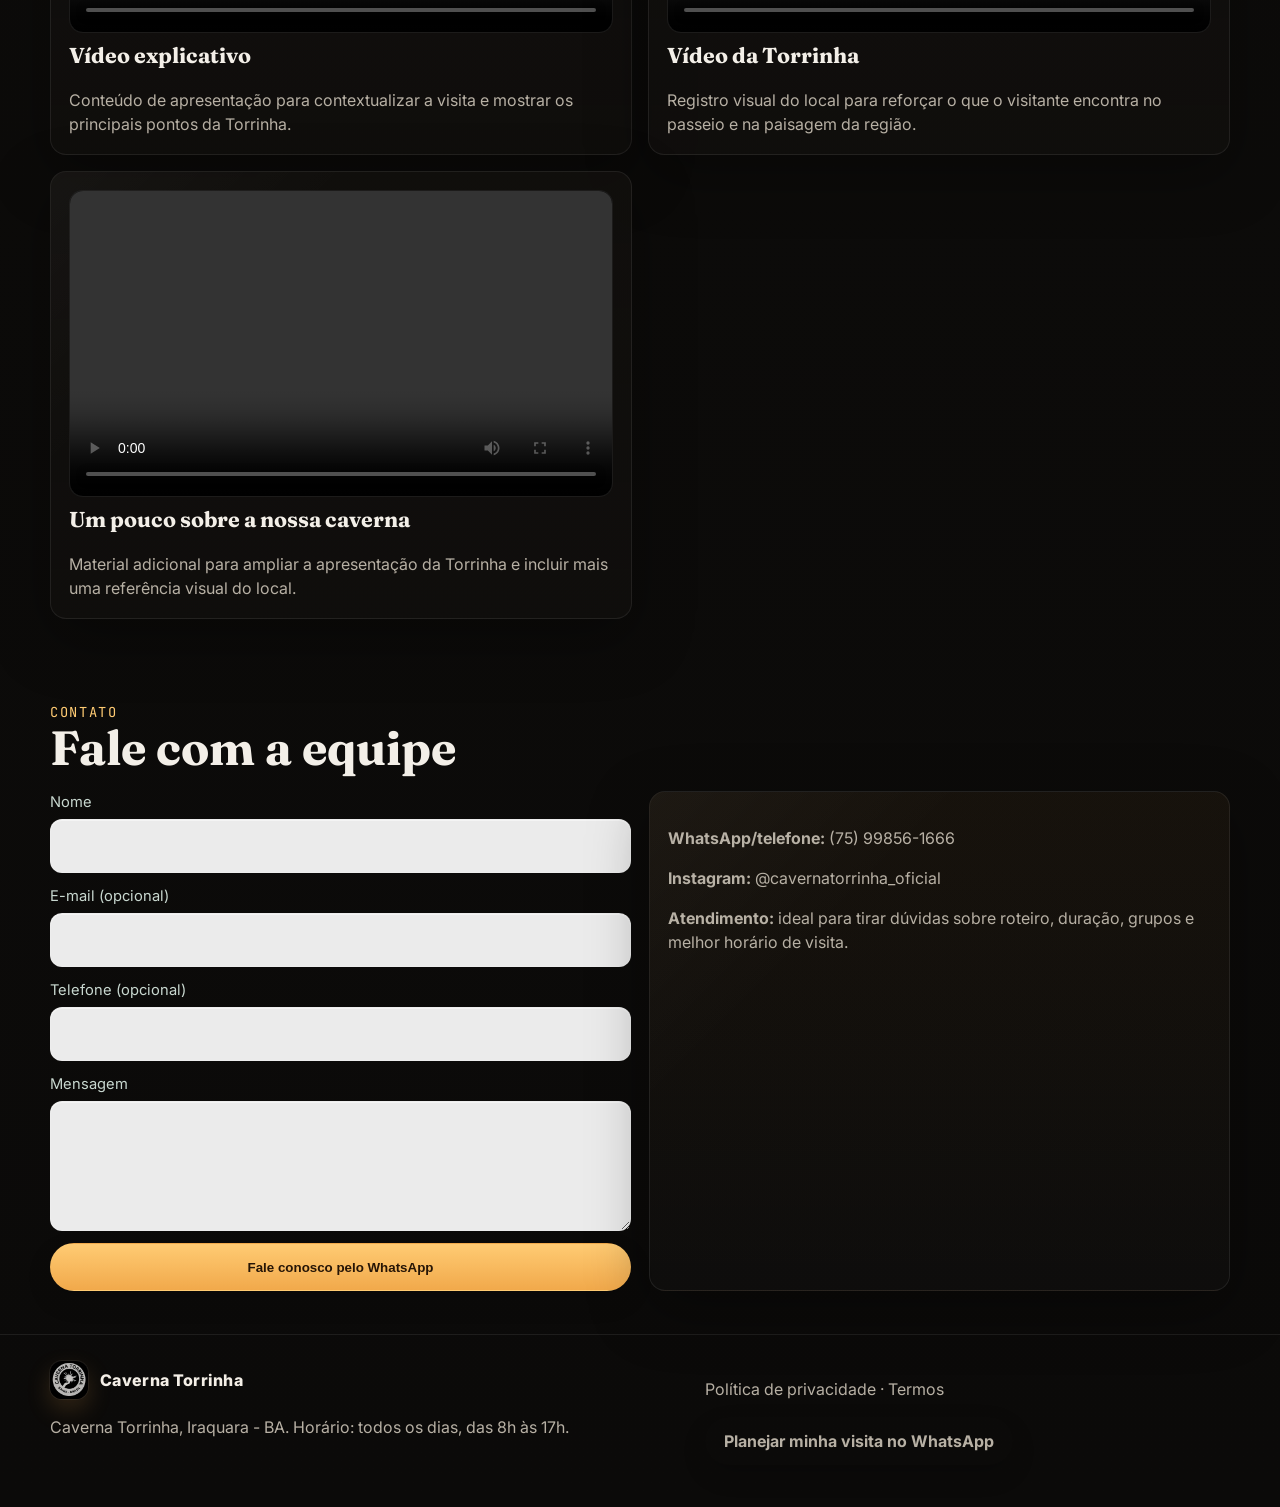
==== commit 8b240193: "Reforca rastreamento UTM e configura GA4" ====
--- a/index.html
+++ b/index.html
@@ -19,7 +19,7 @@
   <link rel="stylesheet" href="css/style.css?v=20261005" />
   <meta name="google-site-verification" content="hFqxfTrj_T1RgFs9ka3FHSBQKGp7HnU3VG2XKj6h06k" />
   <!-- Rastreamento: preencha os IDs em TRACKING_IDS antes de publicar campanhas. -->
-  <script>window.TRACKING_IDS = { metaPixel: '', ga4: '' };</script>
+  <script>window.TRACKING_IDS = { metaPixel: '', ga4: 'G-8H3PRV2P1Z' };</script>
   <script type="application/ld+json">{"@context":"https://schema.org","@type":"TouristAttraction","name":"Caverna Torrinha","description":"Passeio guiado pela Caverna Torrinha, em Iraquara, Chapada Diamantina, Bahia.","telephone":"+5575998561666","url":"https://cavernatorrinha.com/","image":"https://cavernatorrinha.com/assets/painacio.jpeg","address":{"@type":"PostalAddress","addressLocality":"Iraquara","addressRegion":"BA","addressCountry":"BR"},"openingHoursSpecification":{"@type":"OpeningHoursSpecification","dayOfWeek":["Monday","Tuesday","Wednesday","Thursday","Friday","Saturday","Sunday"],"opens":"08:00","closes":"17:00"}}</script>
 </head>
 <body>
@@ -443,6 +443,7 @@
     <p>Usamos cookies de análise para entender o uso do site e melhorar sua experiência. <a href="privacidade.html">Saiba mais</a>.</p>
     <div><button class="btn btn-primary" id="acceptCookies" type="button">Aceitar</button><button class="btn btn-ghost" id="rejectCookies" type="button">Recusar</button></div>
   </div>
-  <script src="js/script.js?v=20261005"></script>
+  <script src="js/utm.js?v=20261006"></script>
+  <script src="js/script.js?v=20261006"></script>
 </body>
 </html>
--- a/css/style.css
+++ b/css/style.css
@@ -635,9 +635,9 @@
 }
 .route .btn-whatsapp:hover{background:linear-gradient(180deg,#54e987,#20bd65);box-shadow:0 12px 28px rgba(25,169,87,.4)}
 .route-modal__whatsapp{margin-top:18px;width:100%;justify-content:center}
-.cookie-banner{position:fixed;left:16px;right:16px;bottom:16px;z-index:80;display:flex;align-items:center;justify-content:space-between;gap:18px;padding:16px 18px;border:1px solid var(--line);border-radius:18px;background:rgba(18,16,14,.97);box-shadow:0 18px 50px rgba(0,0,0,.4)}
+.cookie-banner{position:fixed;left:50%;bottom:18px;z-index:80;display:flex;align-items:center;justify-content:space-between;gap:24px;width:min(980px,calc(100% - 32px));padding:14px 16px 14px 20px;border:1px solid rgba(255,203,115,.2);border-radius:20px;background:linear-gradient(110deg,rgba(25,21,17,.98),rgba(14,13,12,.96));box-shadow:0 20px 55px rgba(0,0,0,.48),0 0 0 1px rgba(255,255,255,.03);backdrop-filter:blur(18px);transform:translateX(-50%)}
 .cookie-banner[hidden]{display:none}
-.cookie-banner p{margin:0;color:var(--text);font-size:.9rem}.cookie-banner a{color:var(--amber-2)}.cookie-banner>div{display:flex;gap:8px;flex-shrink:0}.cookie-banner .btn{min-height:40px;padding:0 14px;font-size:.85rem}
+.cookie-banner p{position:relative;margin:0;color:var(--text);font-size:.86rem;line-height:1.45}.cookie-banner p::before{content:"●";display:inline-block;margin-right:9px;color:var(--amber-2);font-size:.7rem;vertical-align:1px}.cookie-banner a{color:var(--amber-2);font-weight:700;text-underline-offset:3px}.cookie-banner>div{display:flex;gap:8px;flex-shrink:0}.cookie-banner .btn{min-height:40px;padding:0 16px;border-radius:999px;font-size:.82rem}.cookie-banner #acceptCookies{border-color:transparent;background:linear-gradient(180deg,var(--amber-2),var(--amber));color:#261506}.cookie-banner #rejectCookies{border-color:rgba(255,255,255,.14);background:rgba(255,255,255,.04);color:var(--text)}.cookie-banner .btn:hover{transform:translateY(-1px)}
 
 /* AI chat */
 .ai-chat__open{
@@ -862,7 +862,7 @@
   .lightbox__nav,.lightbox__close{width:44px;height:44px}
   .video-grid{grid-template-columns:1fr}
   .section-head h2,.section-head p{max-width:100%}
-  .cookie-banner{left:10px;right:10px;bottom:74px;display:flex;align-items:center;gap:8px;padding:9px 10px}.cookie-banner p{font-size:.76rem;line-height:1.25}.cookie-banner>div{gap:5px}.cookie-banner .btn{min-height:34px;width:auto;padding:0 9px;font-size:.75rem}
+  .cookie-banner{left:10px;right:10px;bottom:74px;width:auto;display:flex;align-items:center;gap:9px;padding:10px 10px 10px 12px;border-radius:16px;transform:none}.cookie-banner p{font-size:.72rem;line-height:1.3}.cookie-banner p::before{margin-right:5px;font-size:.6rem}.cookie-banner>div{gap:5px}.cookie-banner .btn{min-height:34px;width:auto;padding:0 9px;font-size:.72rem}
 }
 
 @media (max-width: 899px){
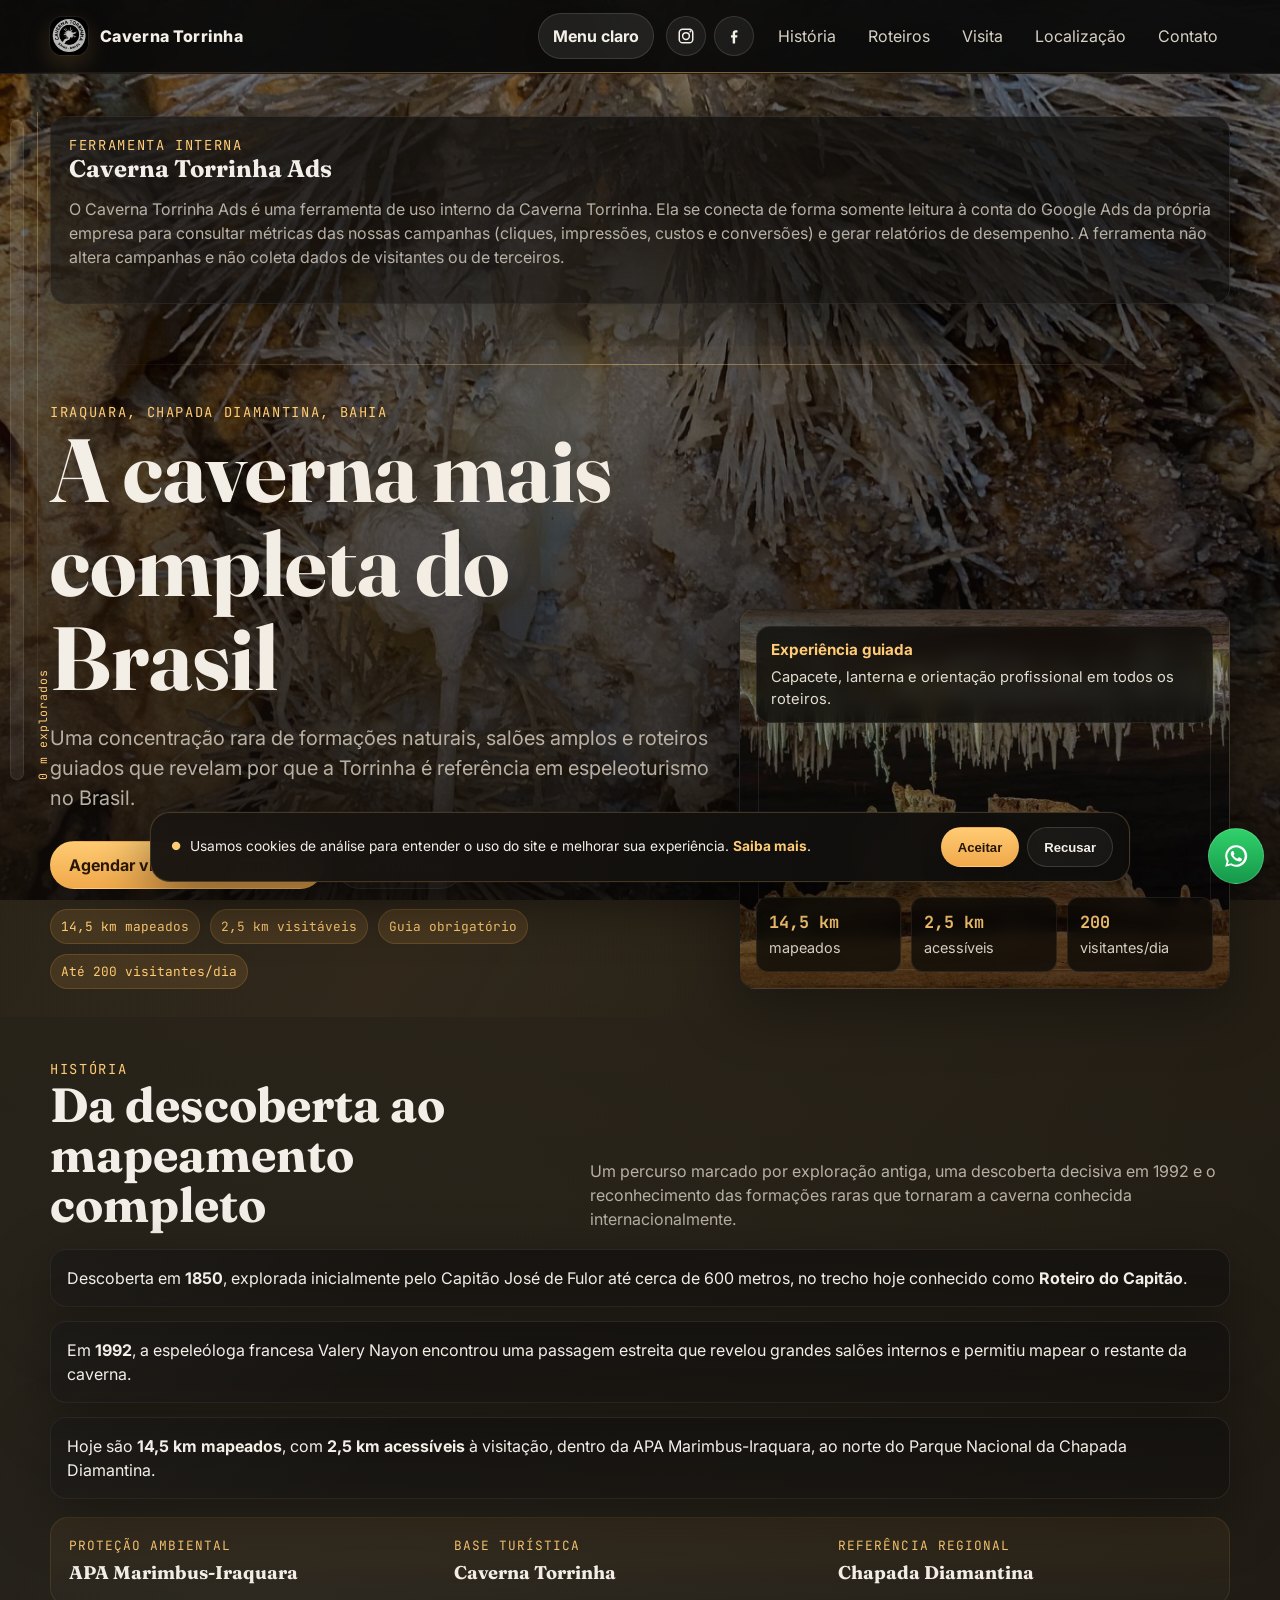
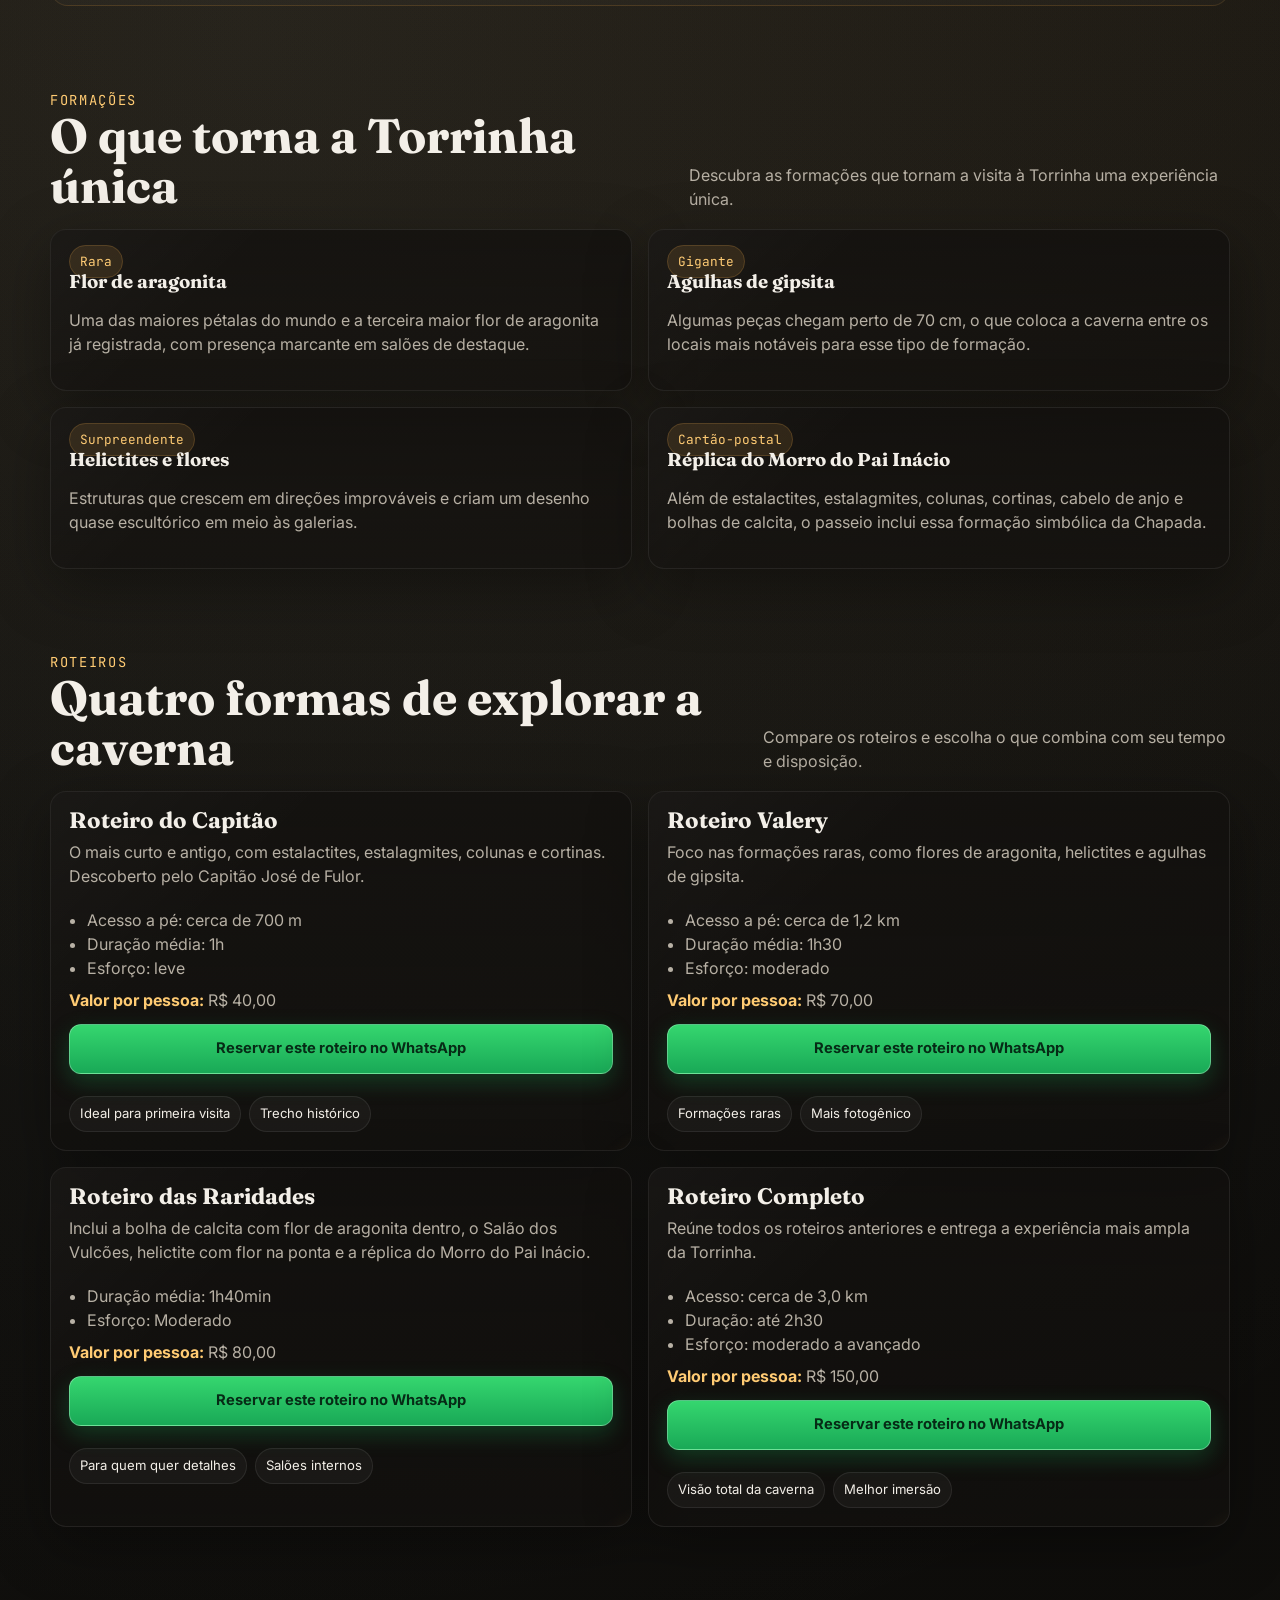
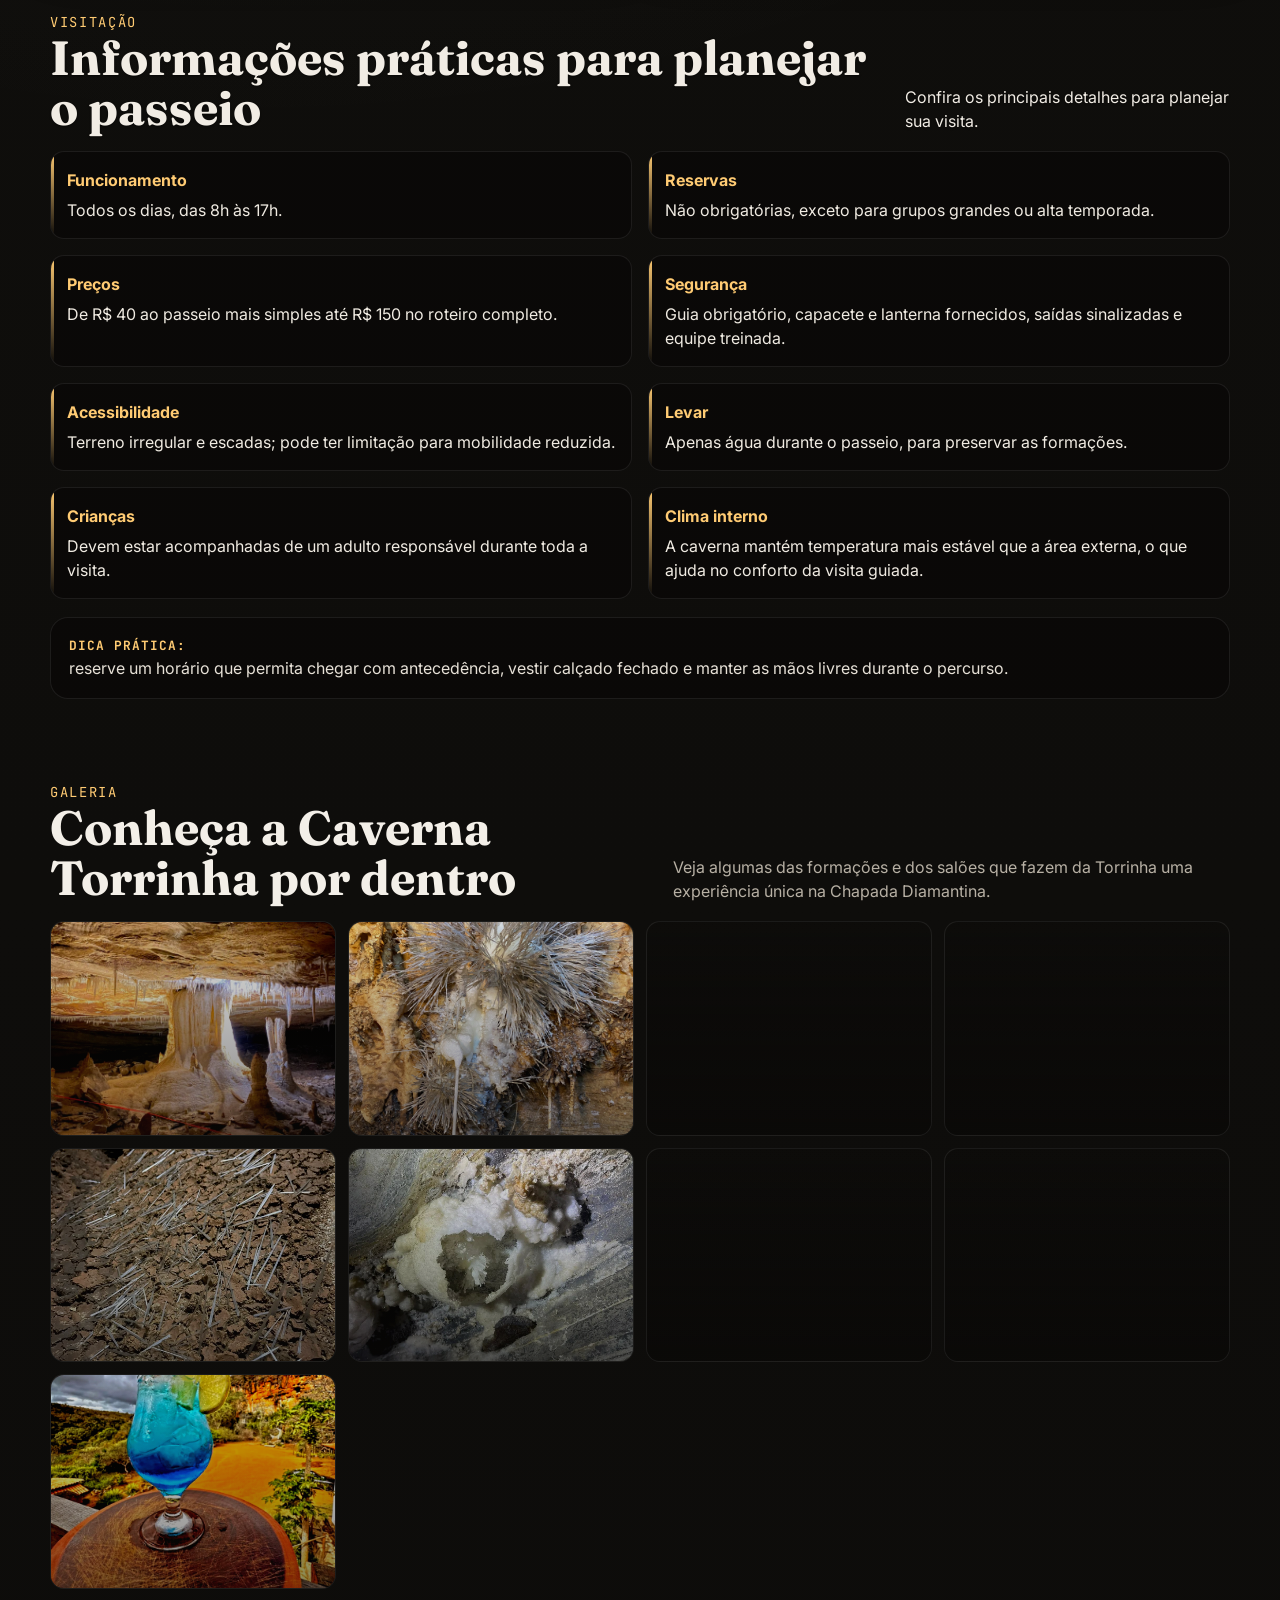
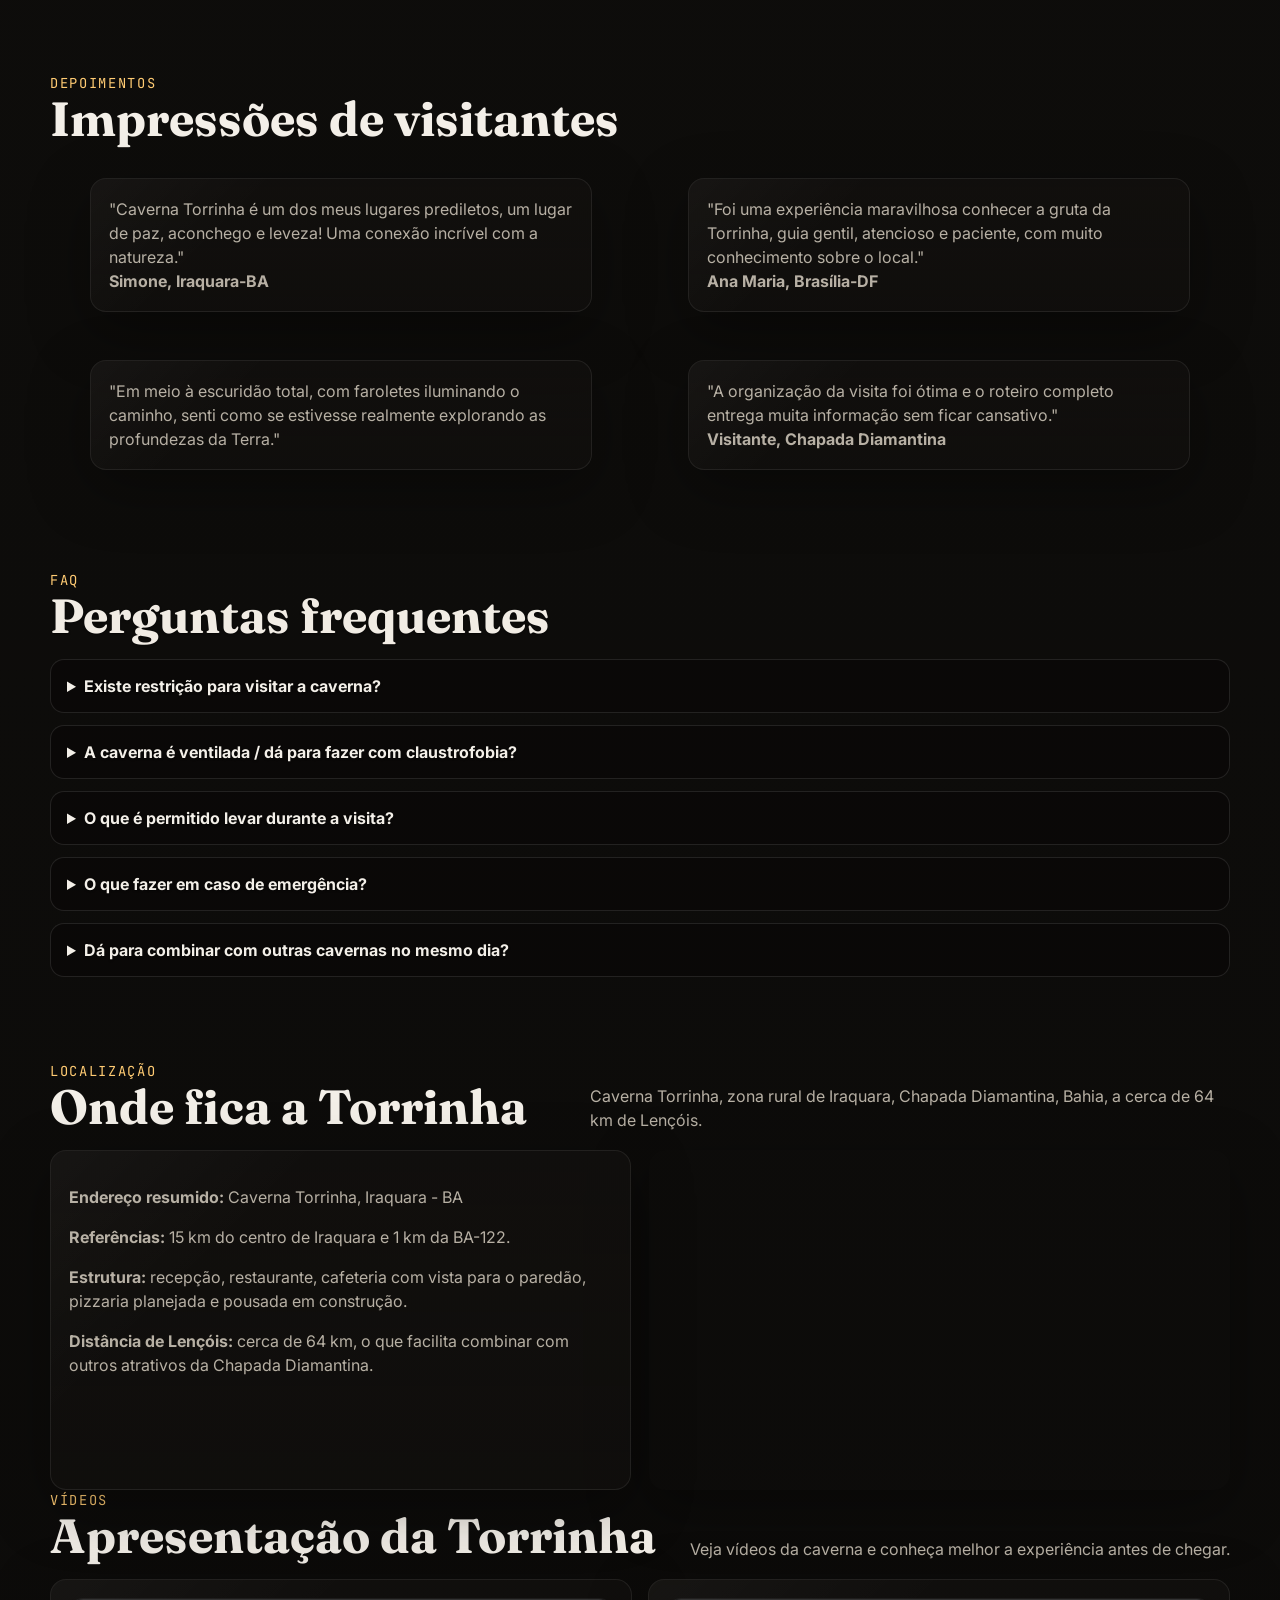
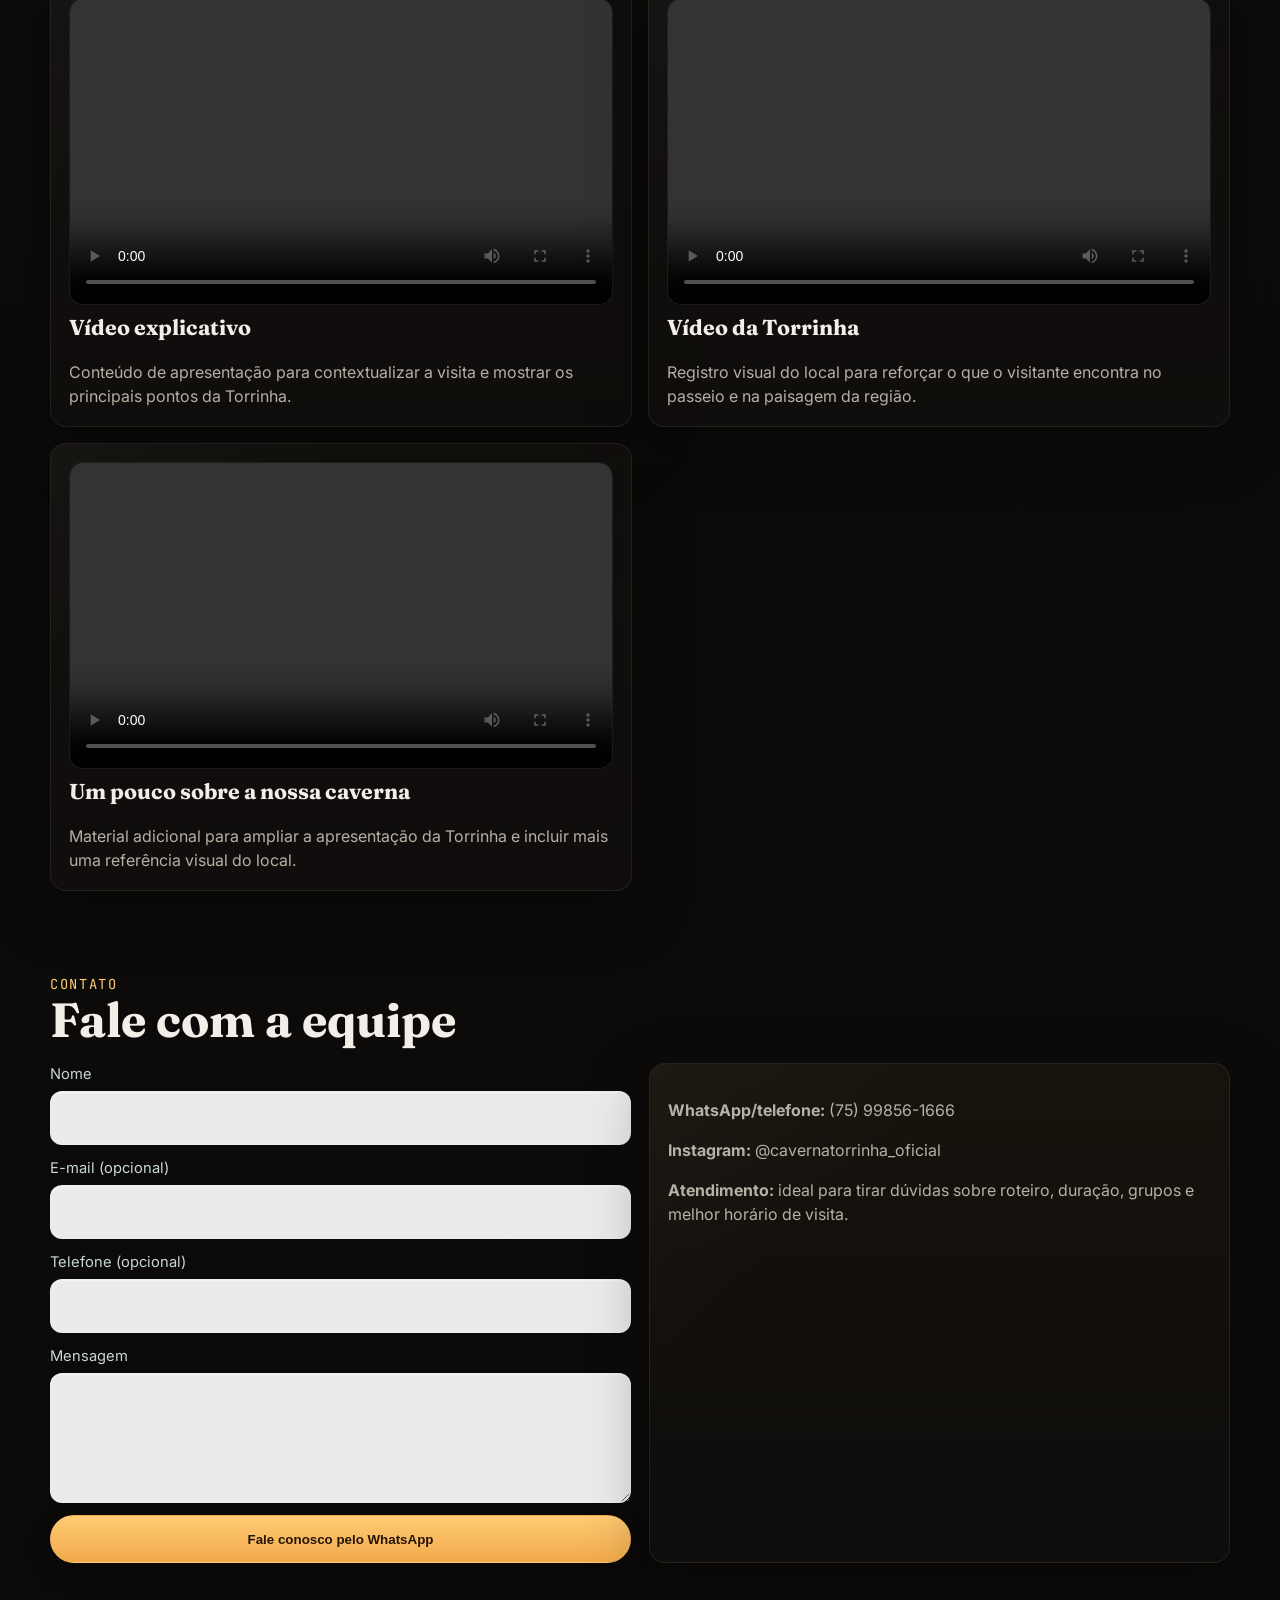
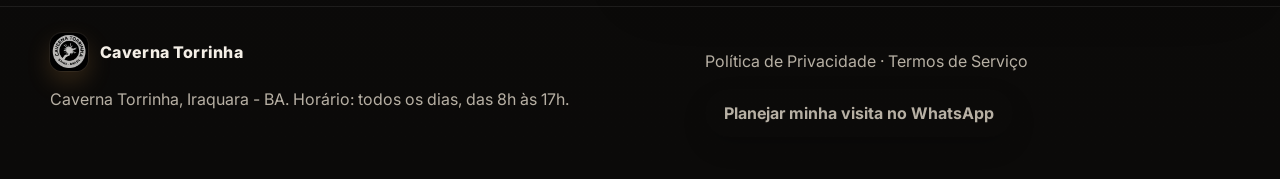
==== commit 93e11e1a: "Corrige páginas públicas para verificação OAuth" ====
--- a/index.html
+++ b/index.html
@@ -59,6 +59,9 @@
   </header>
 
   <main id="conteudo">
+    <section class="reveal" aria-labelledby="ads-title">
+      <div class="wrap"><div class="card"><div class="eyebrow">Ferramenta interna</div><h2 id="ads-title">Caverna Torrinha Ads</h2><p>O Caverna Torrinha Ads é uma ferramenta de uso interno da Caverna Torrinha. Ela se conecta de forma somente leitura à conta do Google Ads da própria empresa para consultar métricas das nossas campanhas (cliques, impressões, custos e conversões) e gerar relatórios de desempenho. A ferramenta não altera campanhas e não coleta dados de visitantes ou de terceiros.</p></div></div>
+    </section>
     <section class="hero reveal">
       <div class="wrap grid-hero">
         <div>
@@ -376,7 +379,7 @@
           <p>Caverna Torrinha, Iraquara - BA. Horário: todos os dias, das 8h às 17h.</p>
       </div>
       <div>
-          <p><a href="privacidade.html">Política de privacidade</a> · <a href="termos.html">Termos</a></p>
+          <p><a href="/politica-de-privacidade">Política de Privacidade</a> · <a href="/termos">Termos de Serviço</a></p>
           <a class="btn btn-whatsapp" data-origem="rodape" href="https://wa.me/5575998561666?text=Ol%C3%A1%21%20Vi%20o%20site%20da%20Caverna%20Torrinha%20e%20quero%20planejar%20minha%20visita." target="_blank" rel="noopener">Planejar minha visita no WhatsApp</a>
       </div>
     </div>
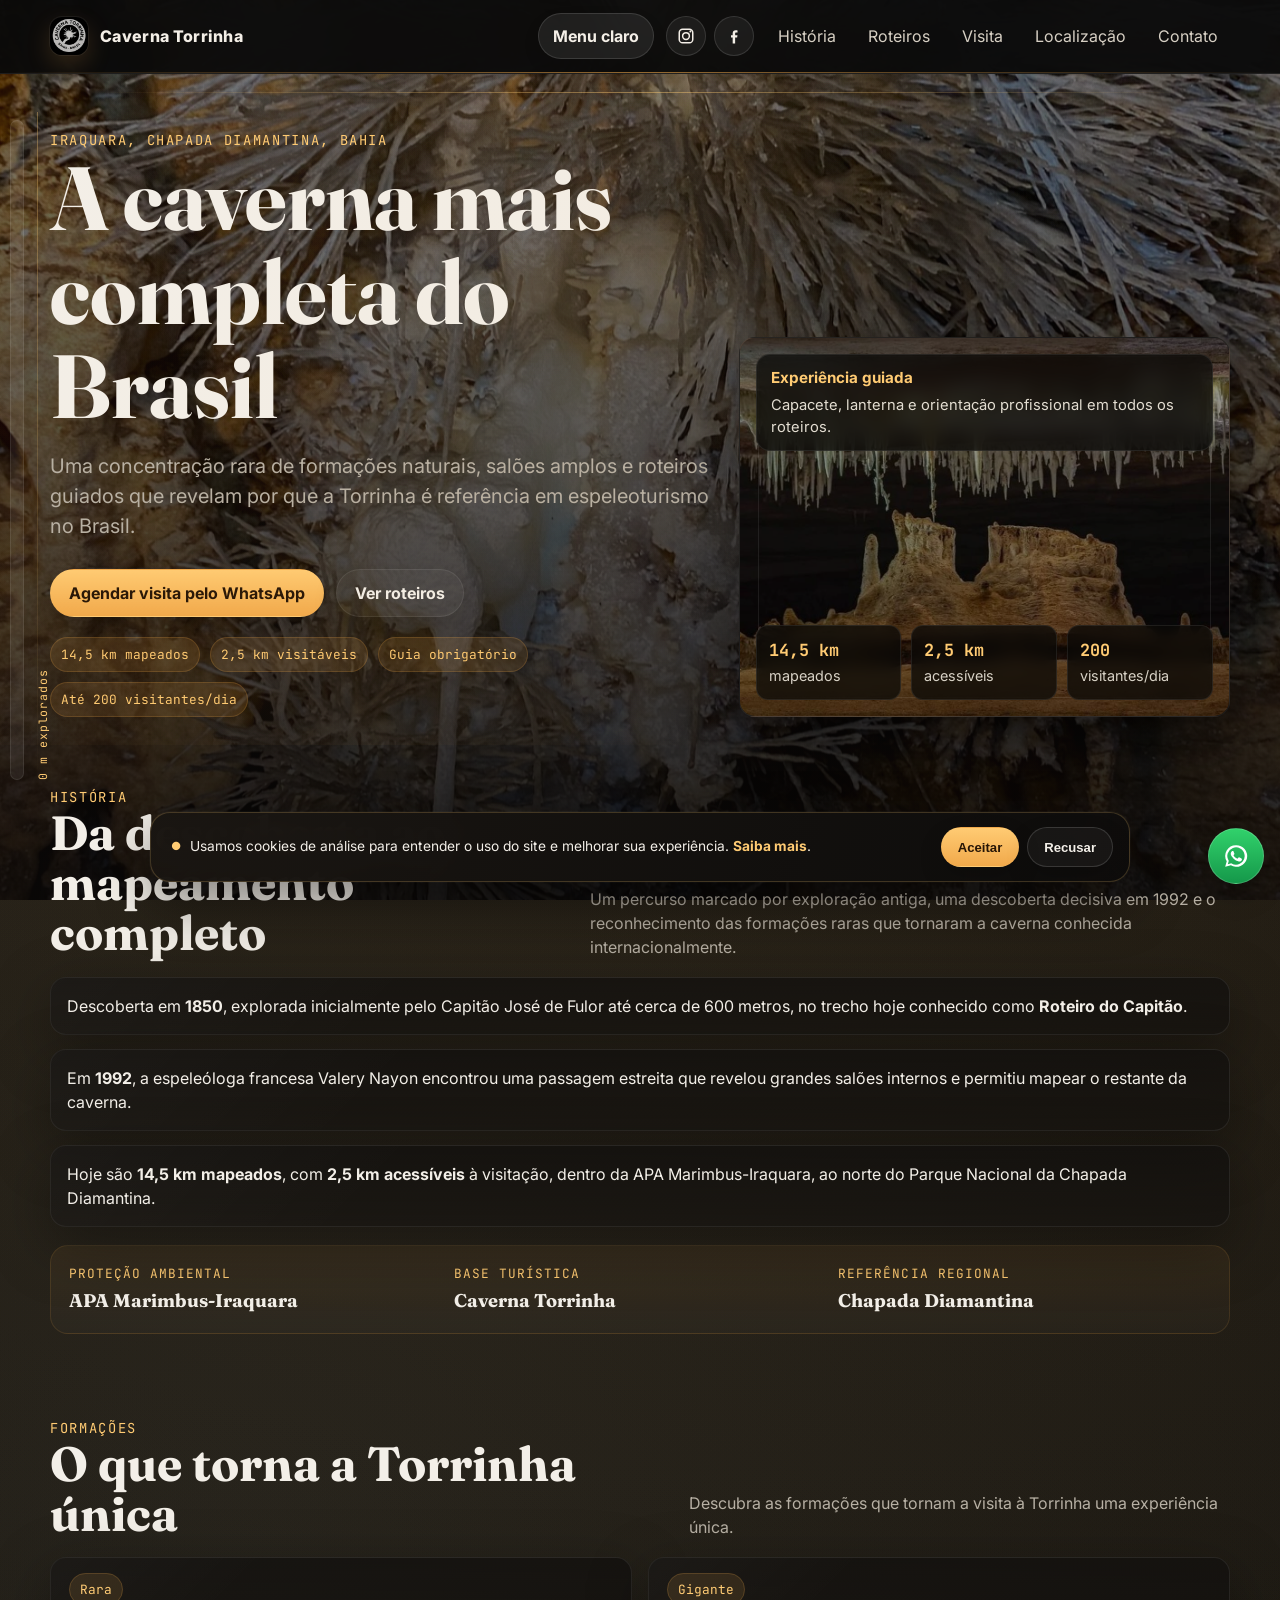
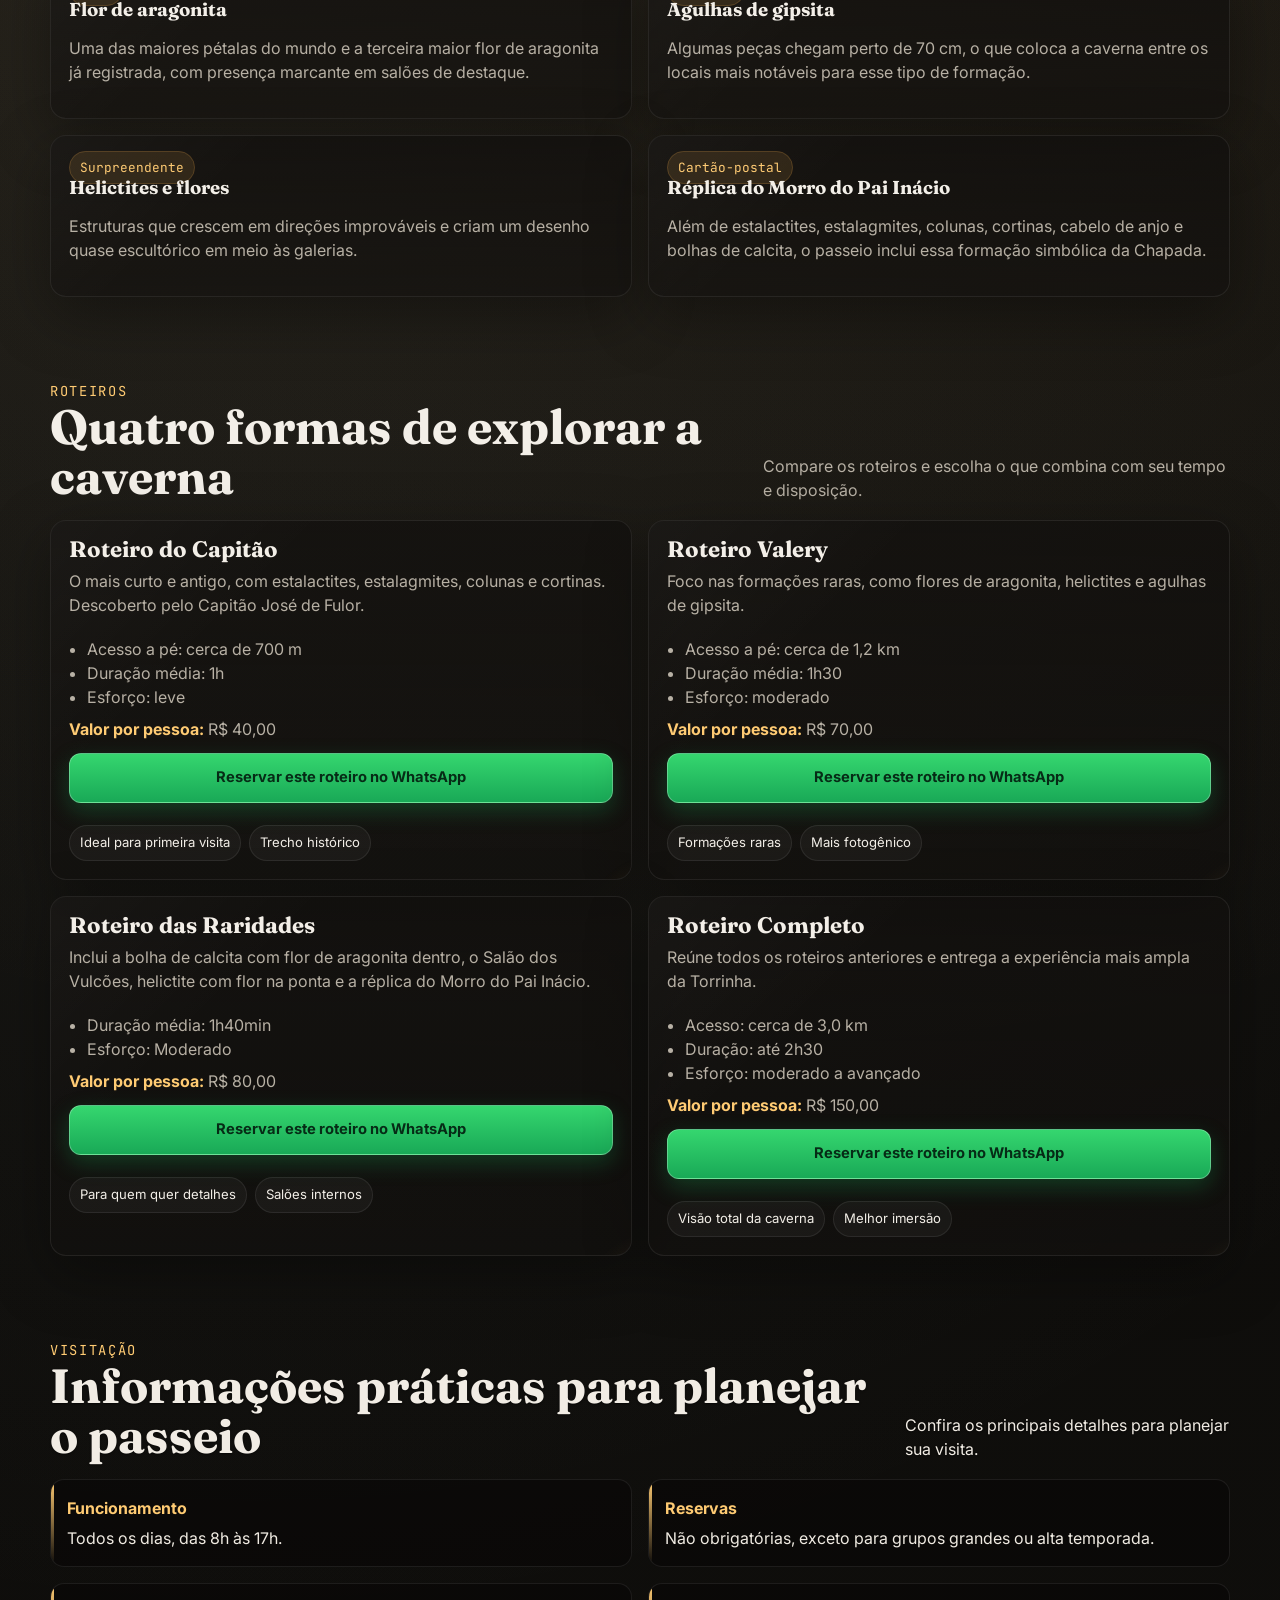
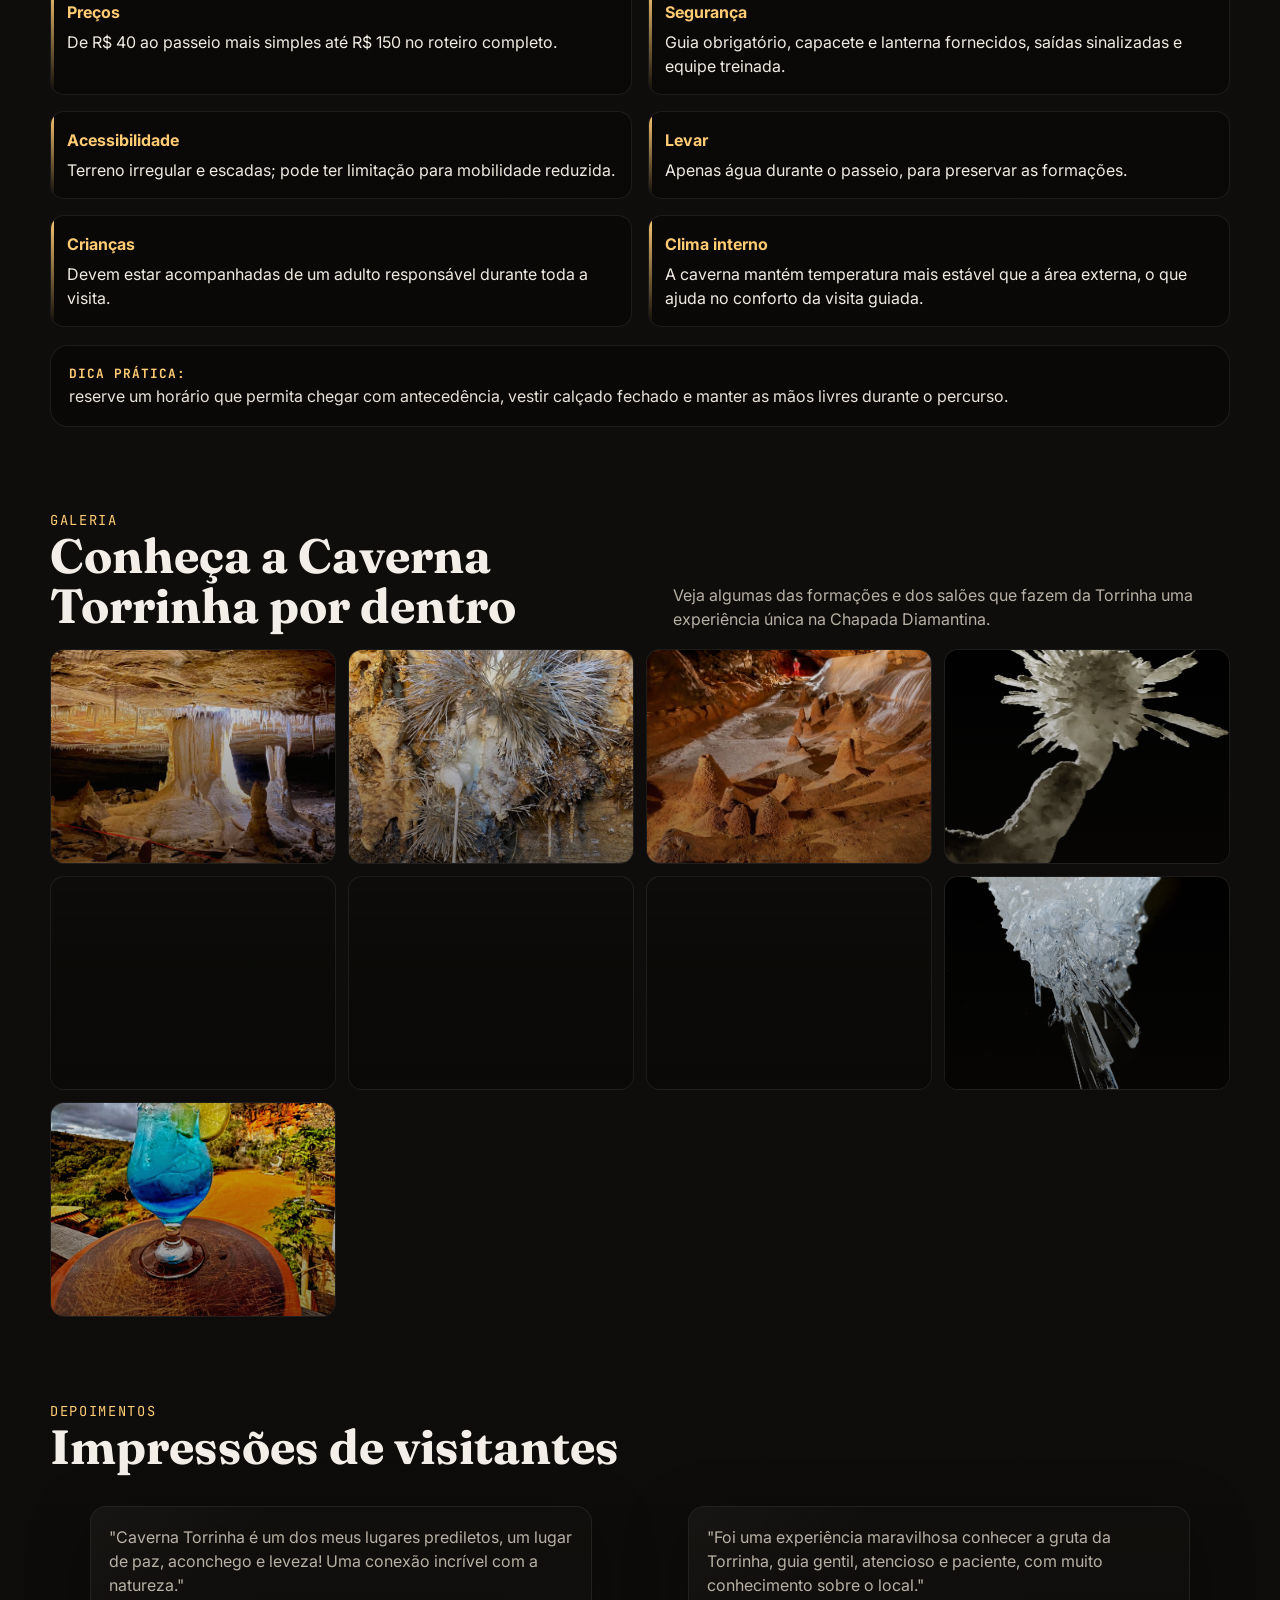
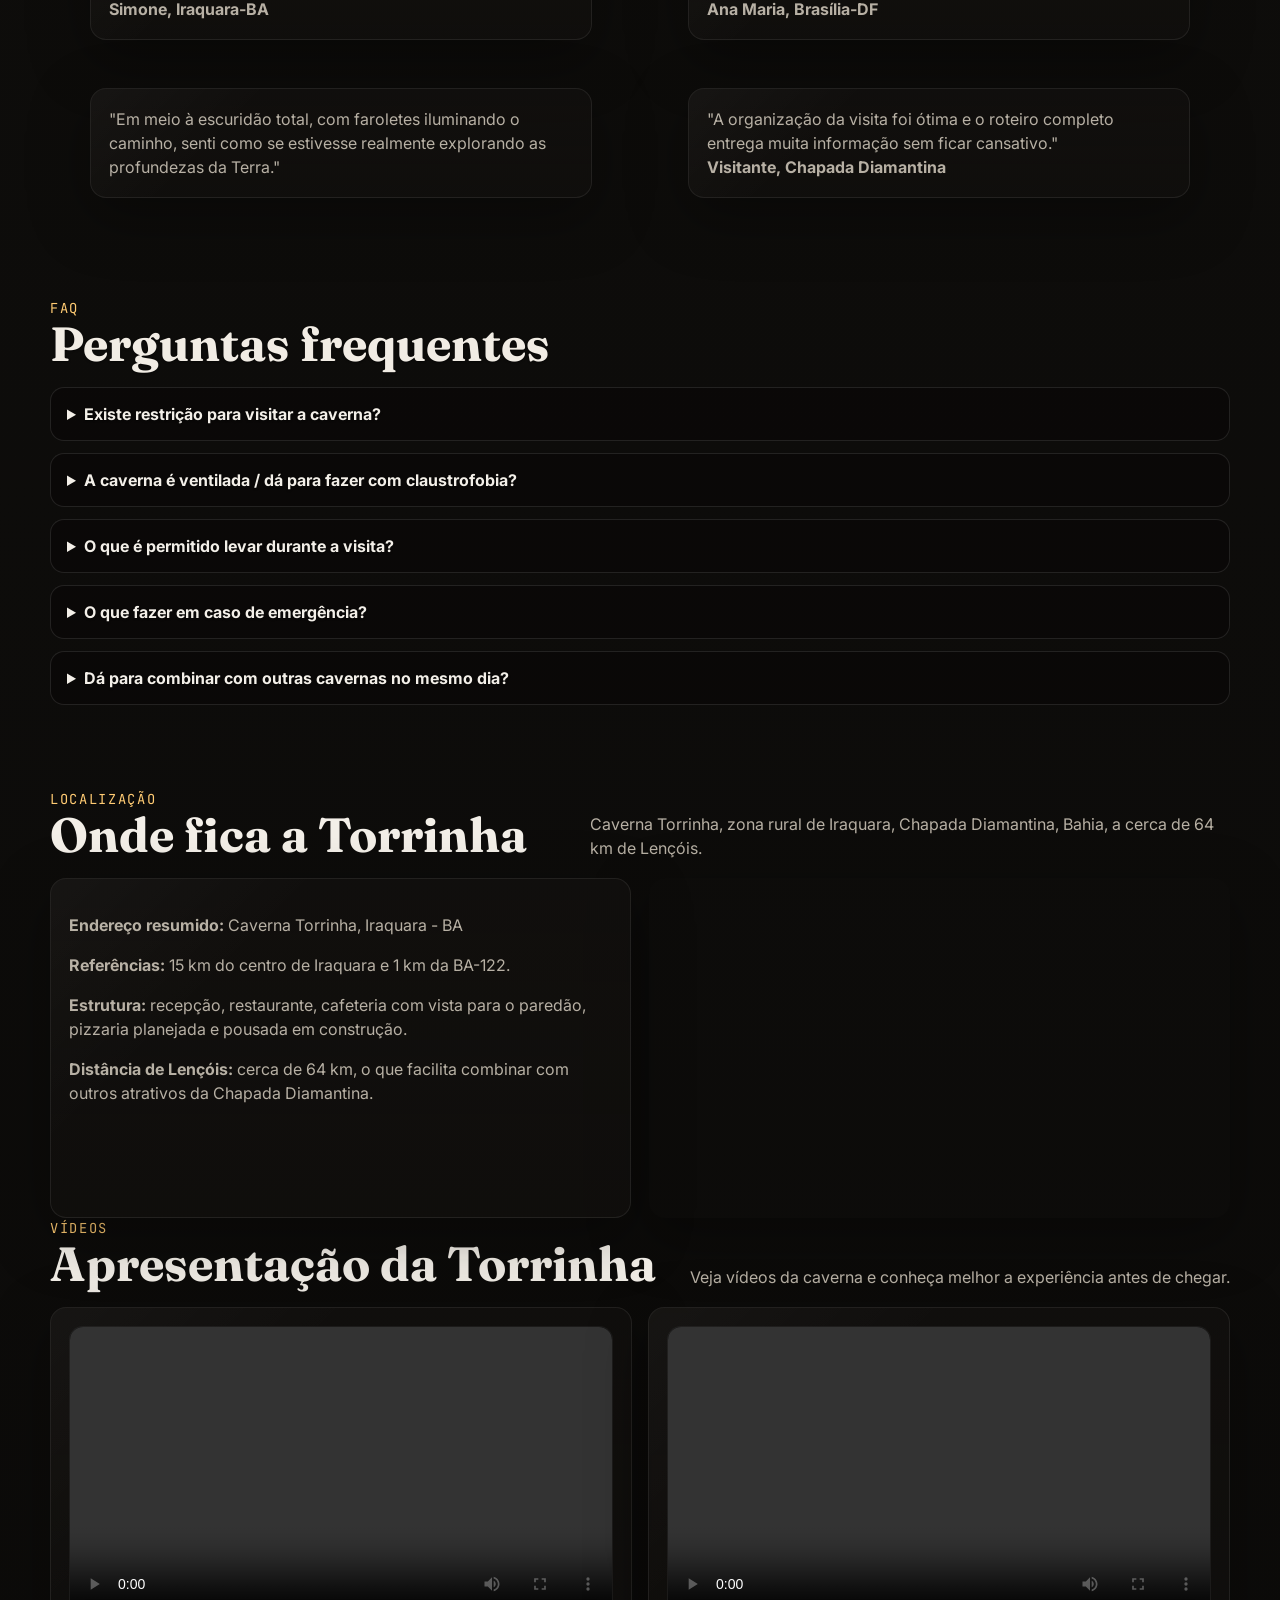
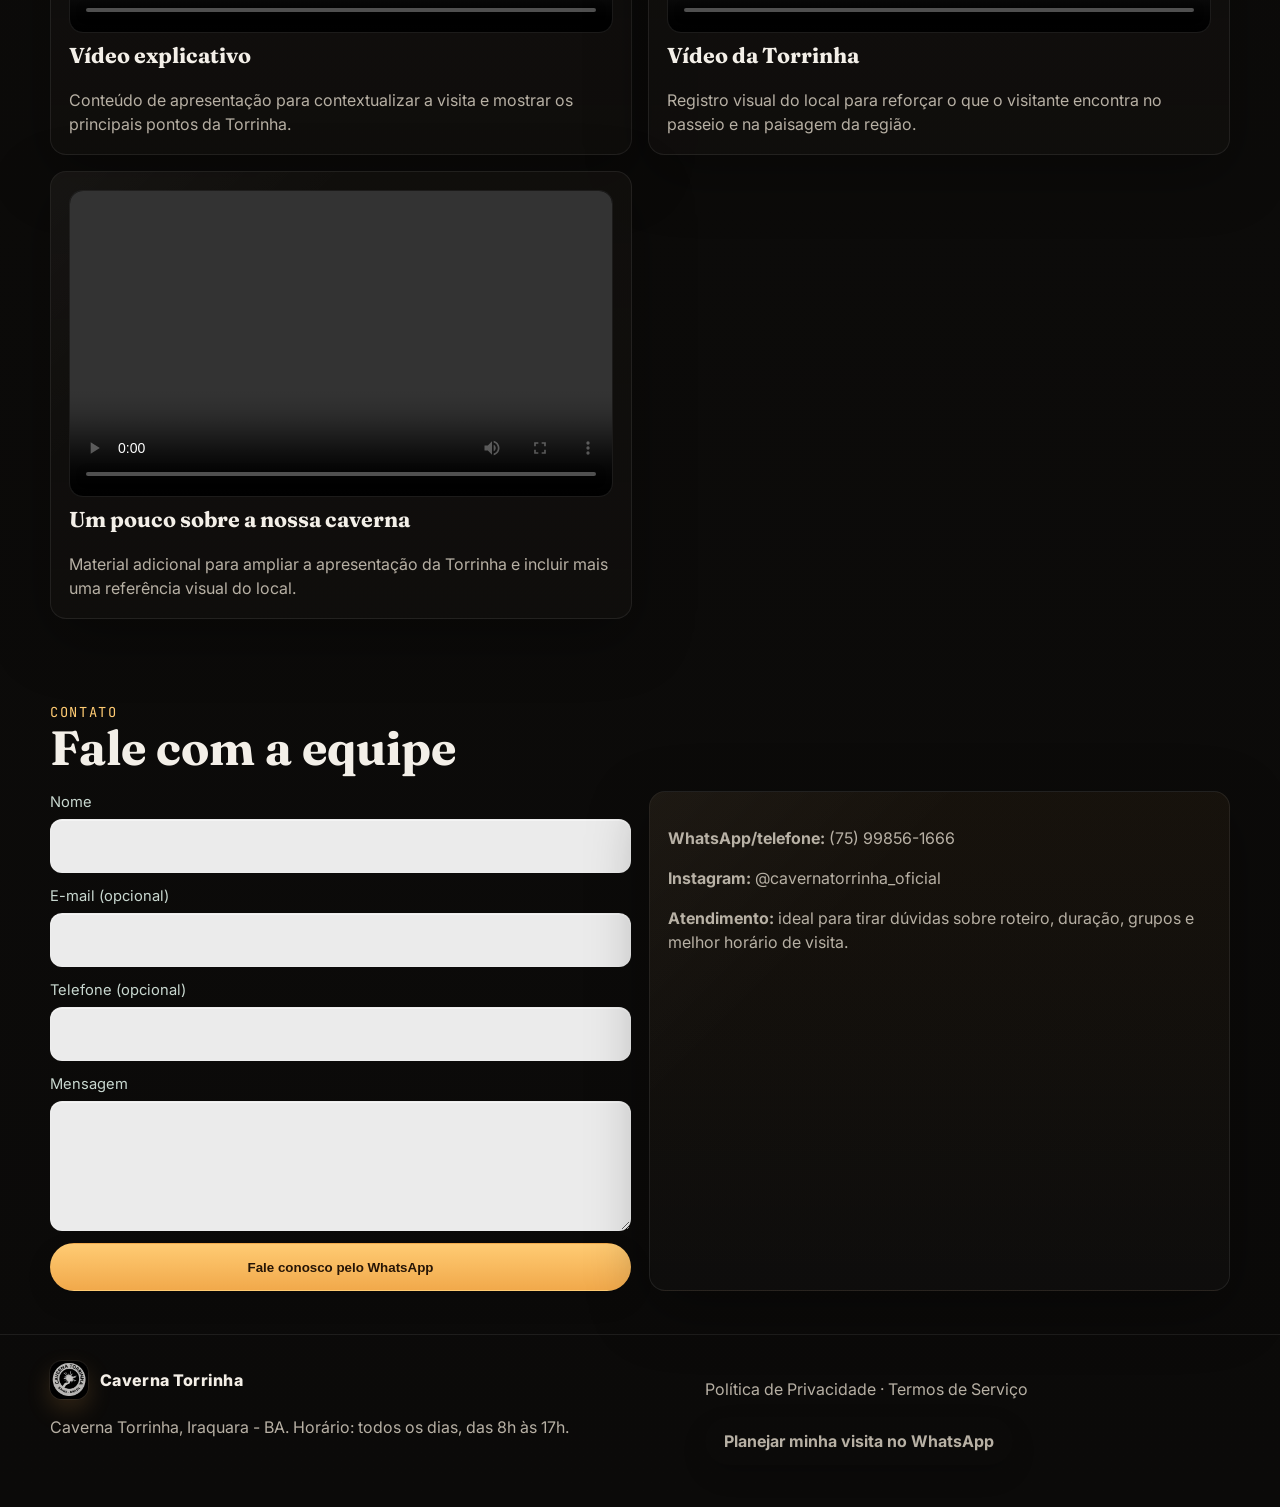
==== commit b762add3: "Ajusta páginas públicas e informações do app" ====
--- a/index.html
+++ b/index.html
@@ -59,9 +59,6 @@
   </header>
 
   <main id="conteudo">
-    <section class="reveal" aria-labelledby="ads-title">
-      <div class="wrap"><div class="card"><div class="eyebrow">Ferramenta interna</div><h2 id="ads-title">Caverna Torrinha Ads</h2><p>O Caverna Torrinha Ads é uma ferramenta de uso interno da Caverna Torrinha. Ela se conecta de forma somente leitura à conta do Google Ads da própria empresa para consultar métricas das nossas campanhas (cliques, impressões, custos e conversões) e gerar relatórios de desempenho. A ferramenta não altera campanhas e não coleta dados de visitantes ou de terceiros.</p></div></div>
-    </section>
     <section class="hero reveal">
       <div class="wrap grid-hero">
         <div>
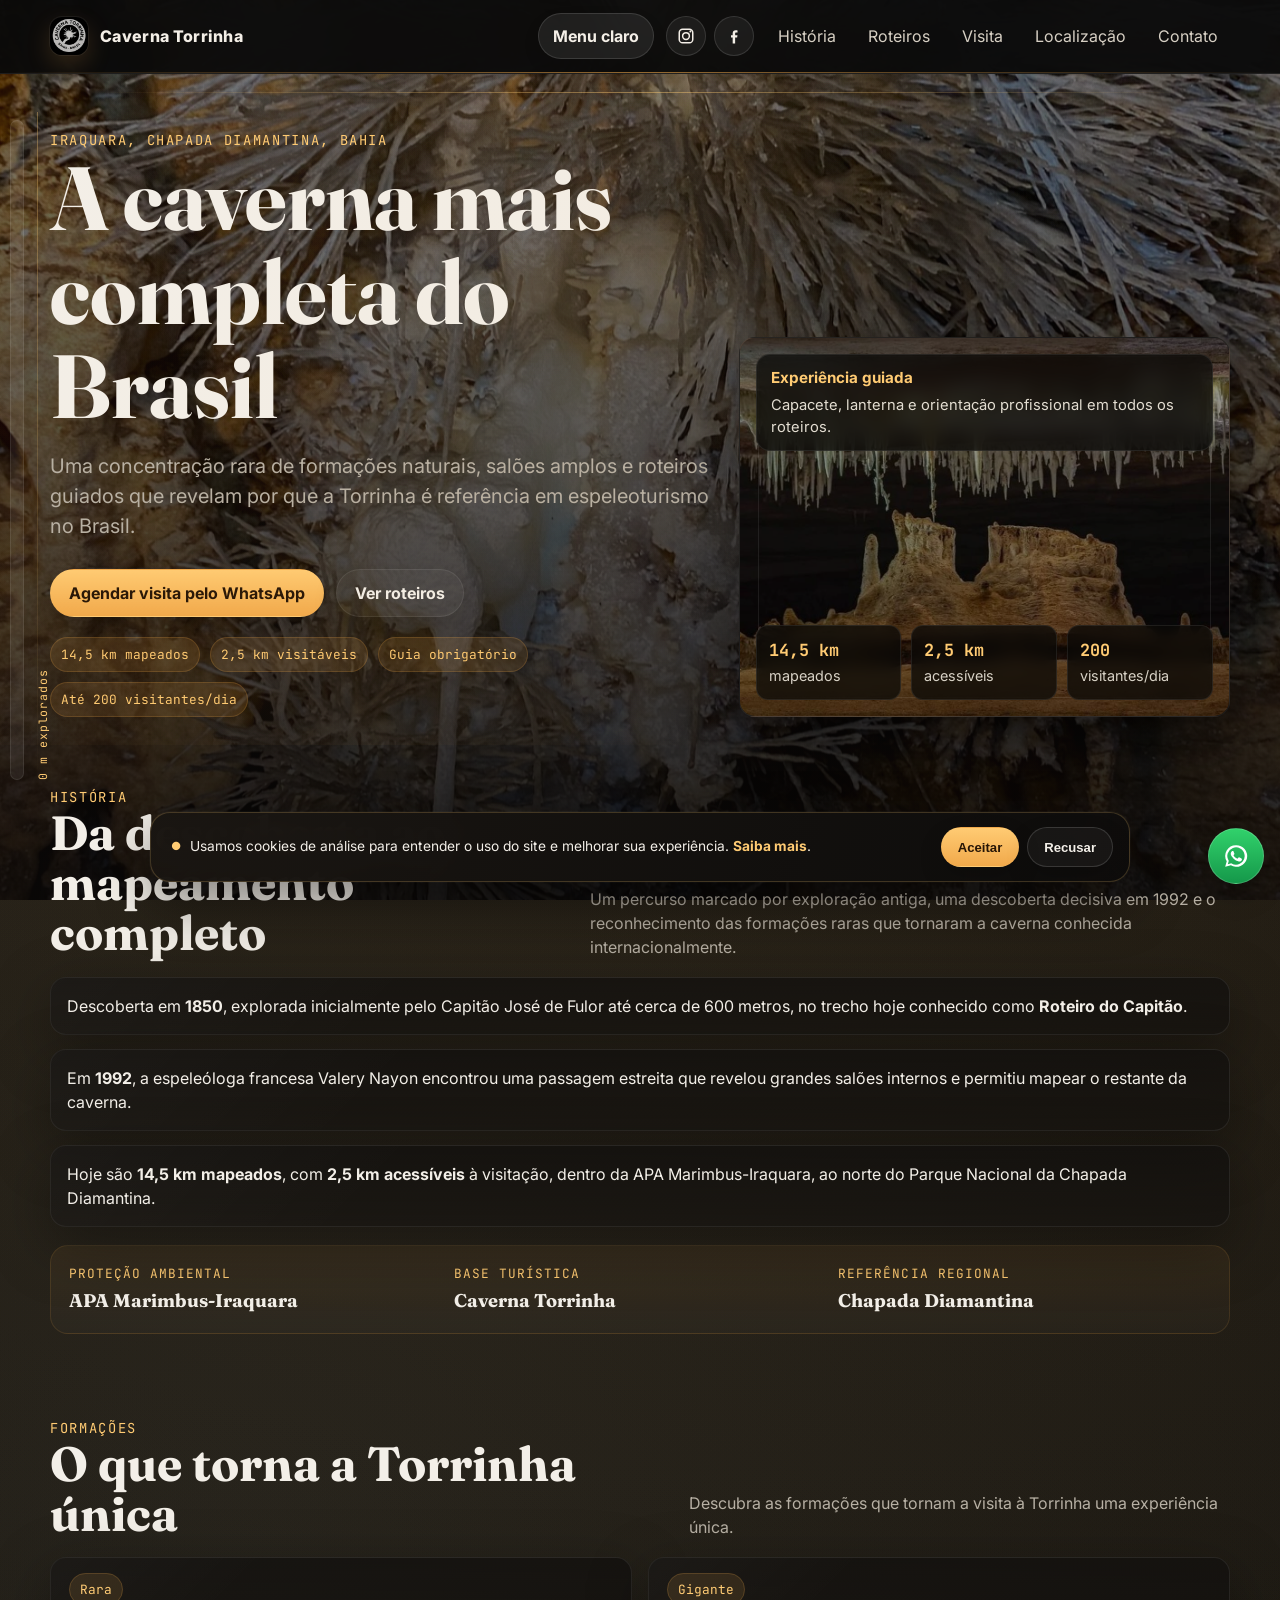
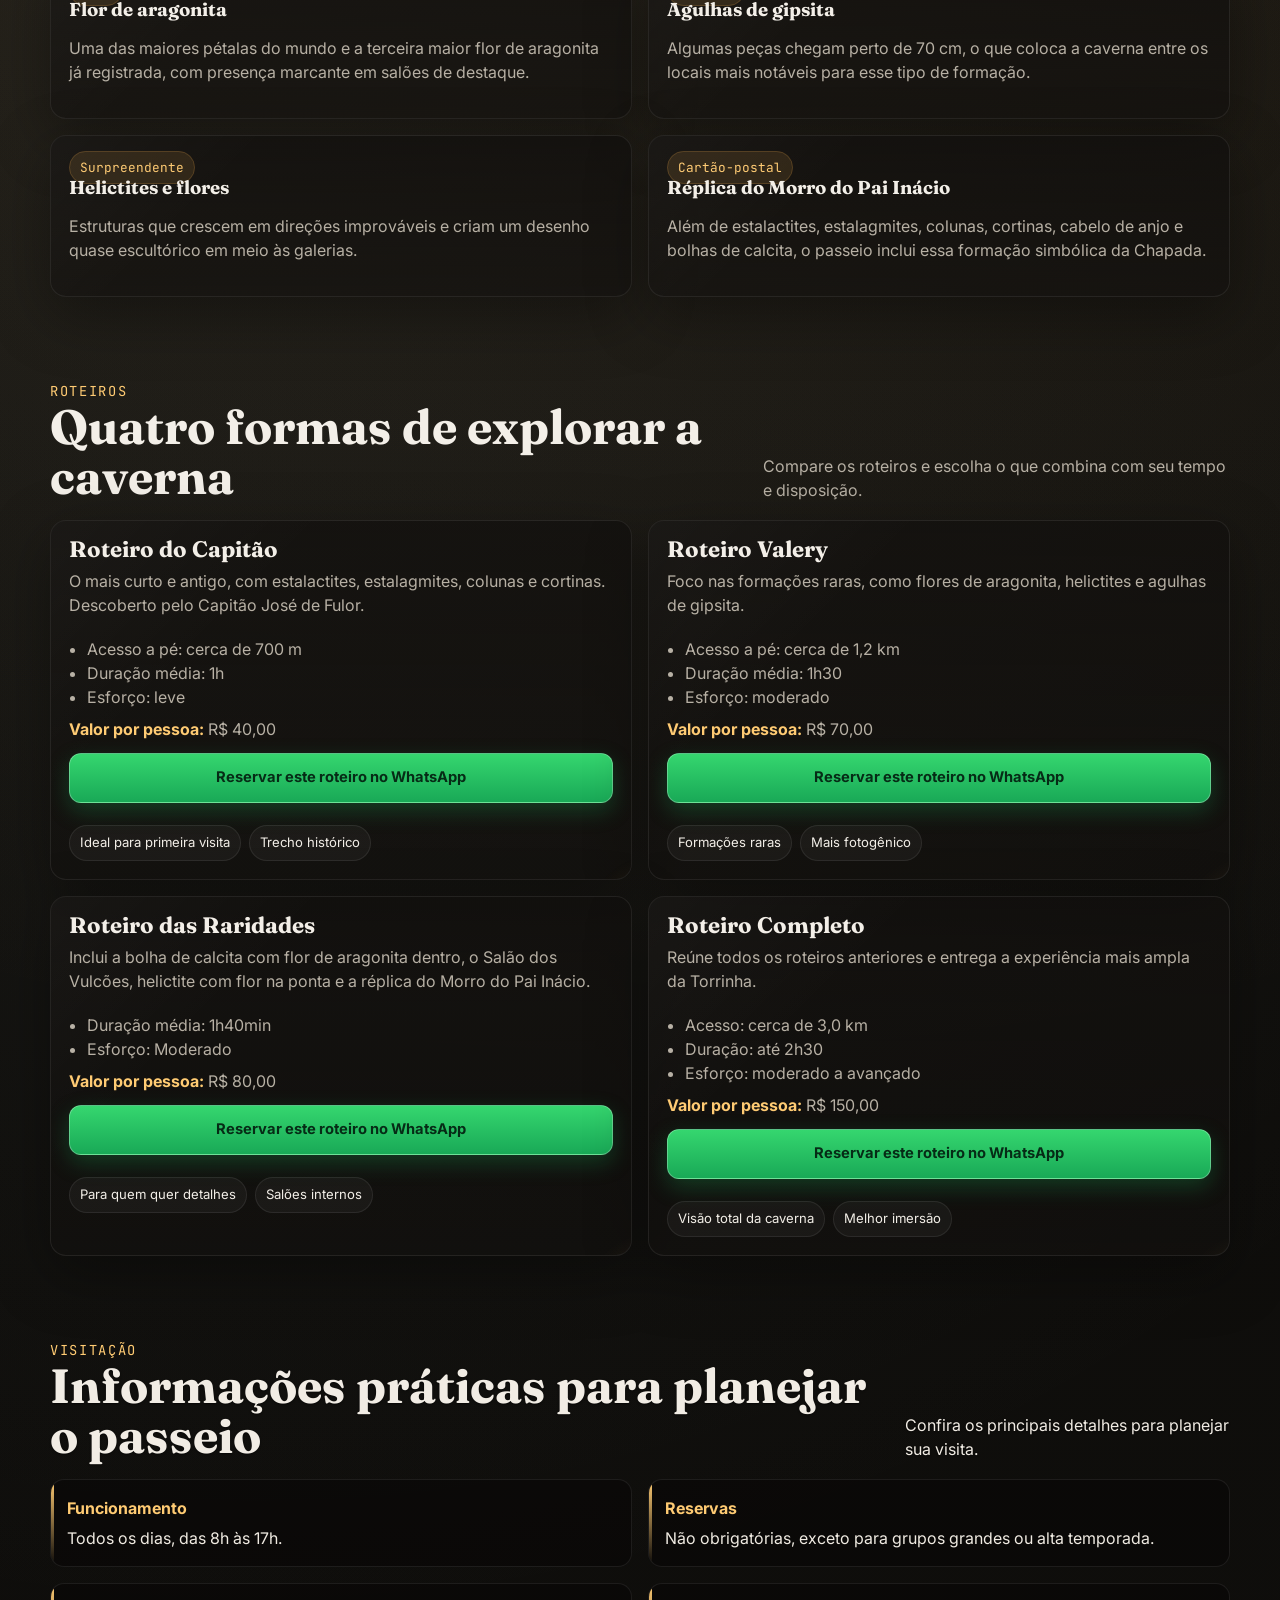
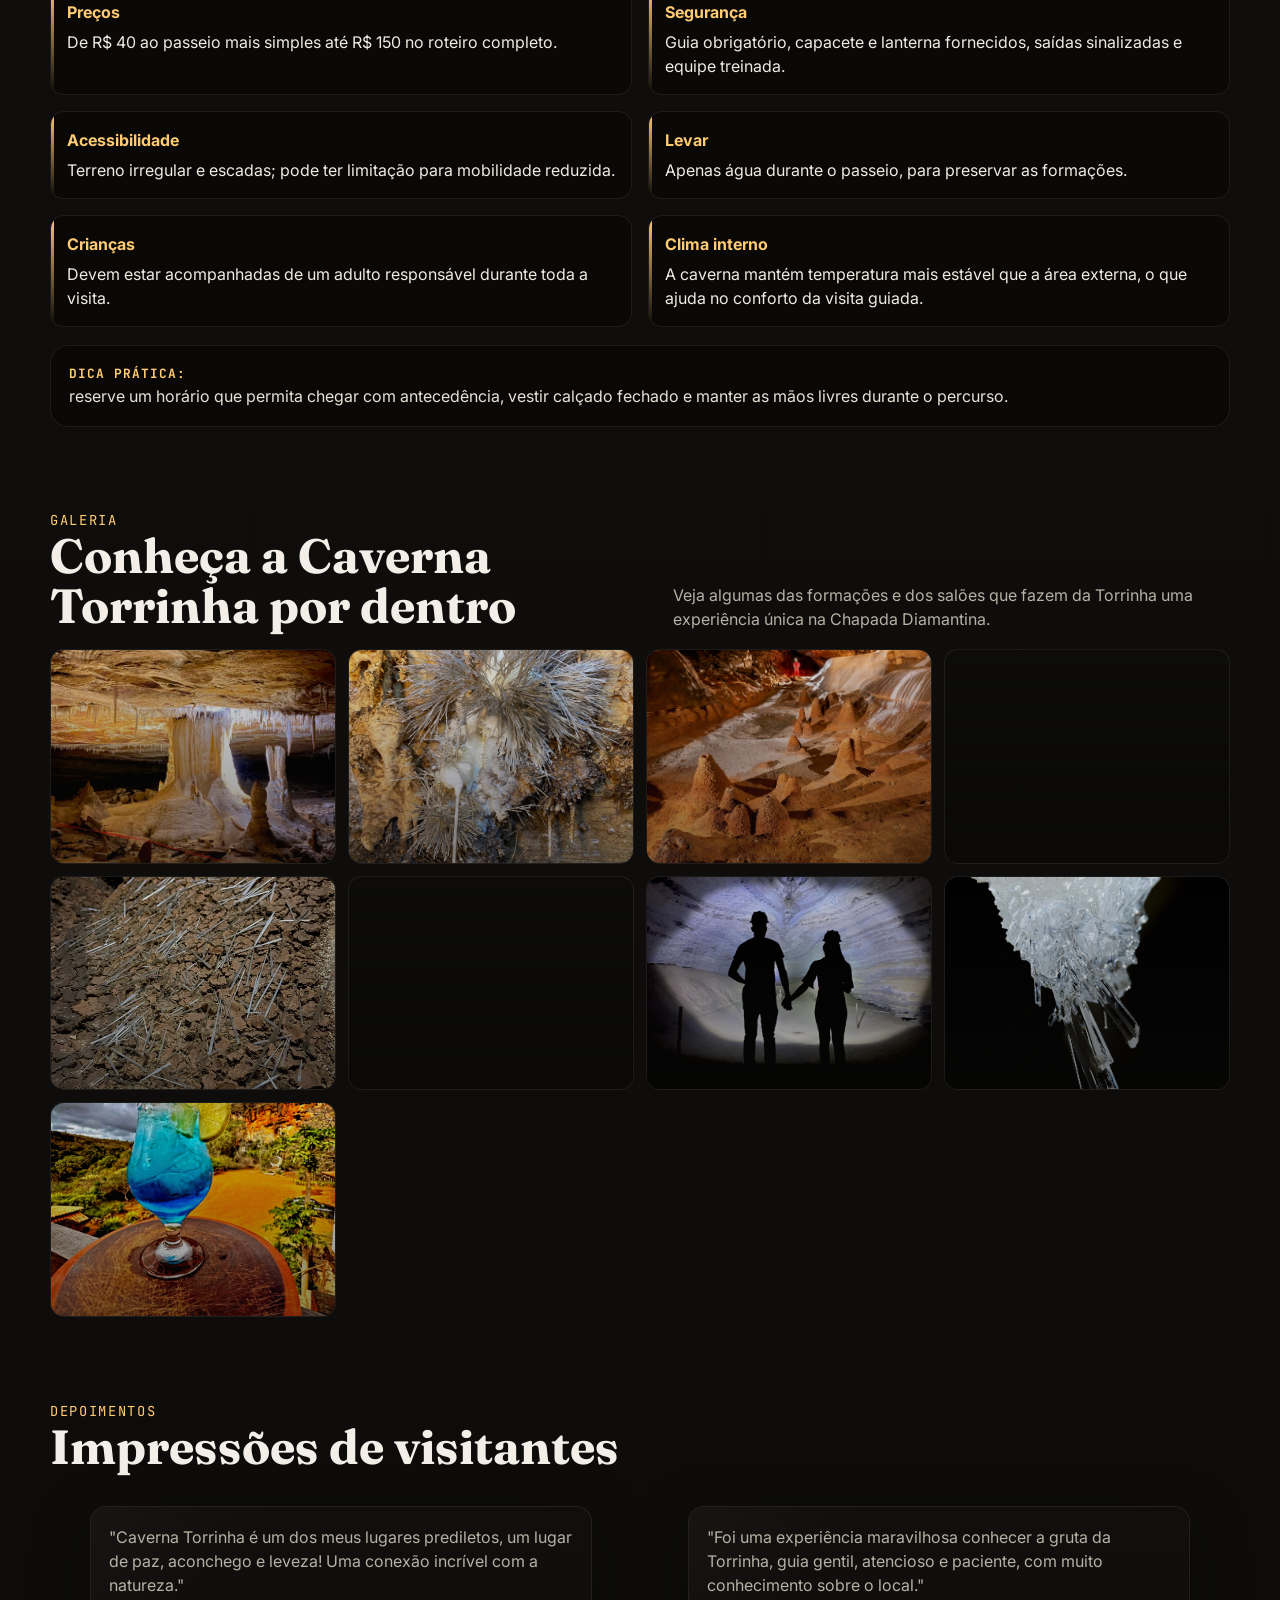
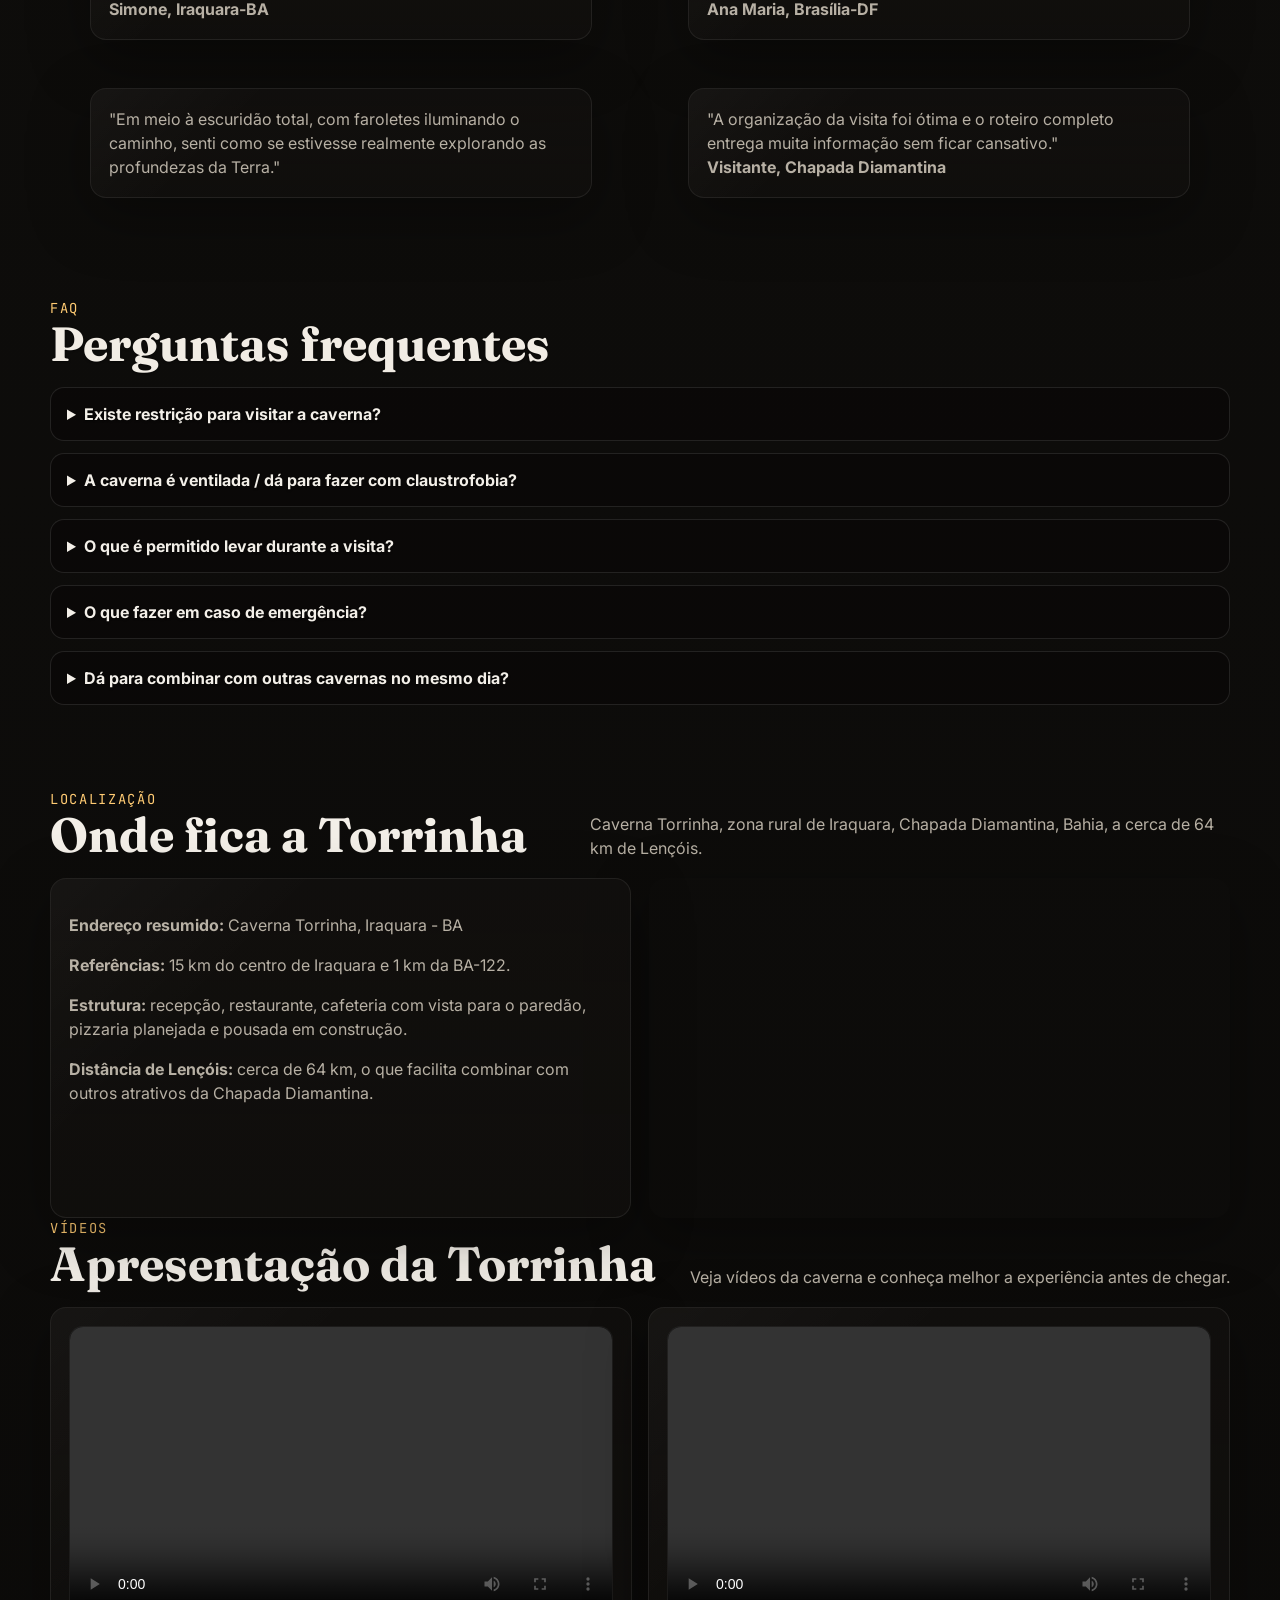
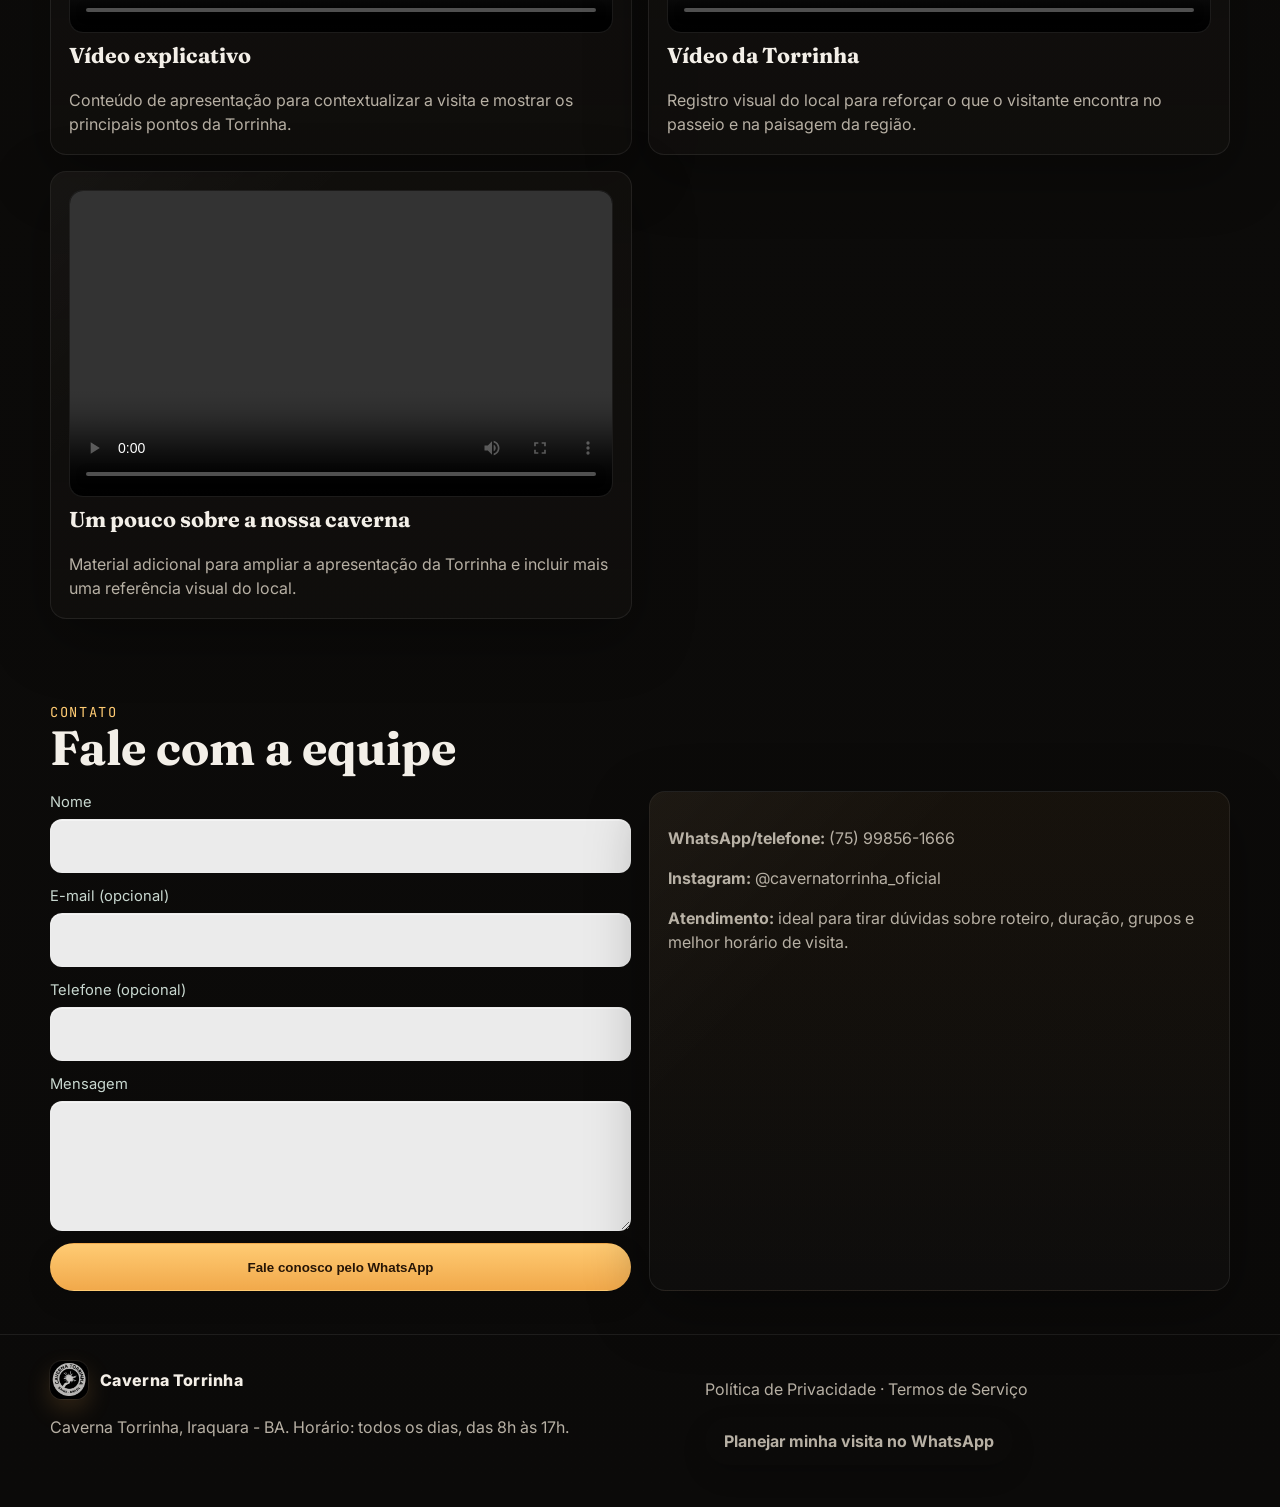
==== commit bc6a81ec: "Instala Google tag e rastreamento de leads" ====
--- a/index.html
+++ b/index.html
@@ -1,6 +1,9 @@
 ﻿<!doctype html>
 <html lang="pt-BR">
 <head>
+  <script src="js/consent.js"></script>
+  <script async src="https://www.googletagmanager.com/gtag/js?id=G-8H3PRV2P1Z"></script>
+  <script>gtag('js', new Date()); gtag('config', 'G-8H3PRV2P1Z'); gtag('config', 'AW-18500249861');</script>
   <meta charset="utf-8" />
   <meta name="viewport" content="width=device-width, initial-scale=1" />
   <meta name="description" content="Caverna Torrinha, uma das cavernas mais completas do Brasil, em Iraquara, Chapada Diamantina, Bahia." />
@@ -18,8 +21,7 @@
   <link href="https://fonts.googleapis.com/css2?family=Fraunces:opsz,wght@9..144,500;9..144,700&family=Inter:wght@400;500;600;700;800&family=JetBrains+Mono:wght@500;700&display=swap" rel="stylesheet">
   <link rel="stylesheet" href="css/style.css?v=20261005" />
   <meta name="google-site-verification" content="hFqxfTrj_T1RgFs9ka3FHSBQKGp7HnU3VG2XKj6h06k" />
-  <!-- Rastreamento: preencha os IDs em TRACKING_IDS antes de publicar campanhas. -->
-  <script>window.TRACKING_IDS = { metaPixel: '', ga4: 'G-8H3PRV2P1Z' };</script>
+  <script>window.TRACKING_IDS = { metaPixel: '' };</script>
   <script type="application/ld+json">{"@context":"https://schema.org","@type":"TouristAttraction","name":"Caverna Torrinha","description":"Passeio guiado pela Caverna Torrinha, em Iraquara, Chapada Diamantina, Bahia.","telephone":"+5575998561666","url":"https://cavernatorrinha.com/","image":"https://cavernatorrinha.com/assets/painacio.jpeg","address":{"@type":"PostalAddress","addressLocality":"Iraquara","addressRegion":"BA","addressCountry":"BR"},"openingHoursSpecification":{"@type":"OpeningHoursSpecification","dayOfWeek":["Monday","Tuesday","Wednesday","Thursday","Friday","Saturday","Sunday"],"opens":"08:00","closes":"17:00"}}</script>
 </head>
 <body>
@@ -353,6 +355,7 @@
         </div>
         <div class="contact">
           <form id="contactForm">
+            <input type="hidden" name="utm_source"><input type="hidden" name="utm_medium"><input type="hidden" name="utm_campaign"><input type="hidden" name="utm_content"><input type="hidden" name="utm_term"><input type="hidden" name="gclid">
             <div class="field"><label for="nome">Nome</label><input id="nome" name="nome" type="text" autocomplete="name" required></div>
             <div class="field"><label for="email">E-mail (opcional)</label><input id="email" name="email" type="email" autocomplete="email"></div>
             <div class="field"><label for="telefone">Telefone (opcional)</label><input id="telefone" name="telefone" type="tel" autocomplete="tel"></div>
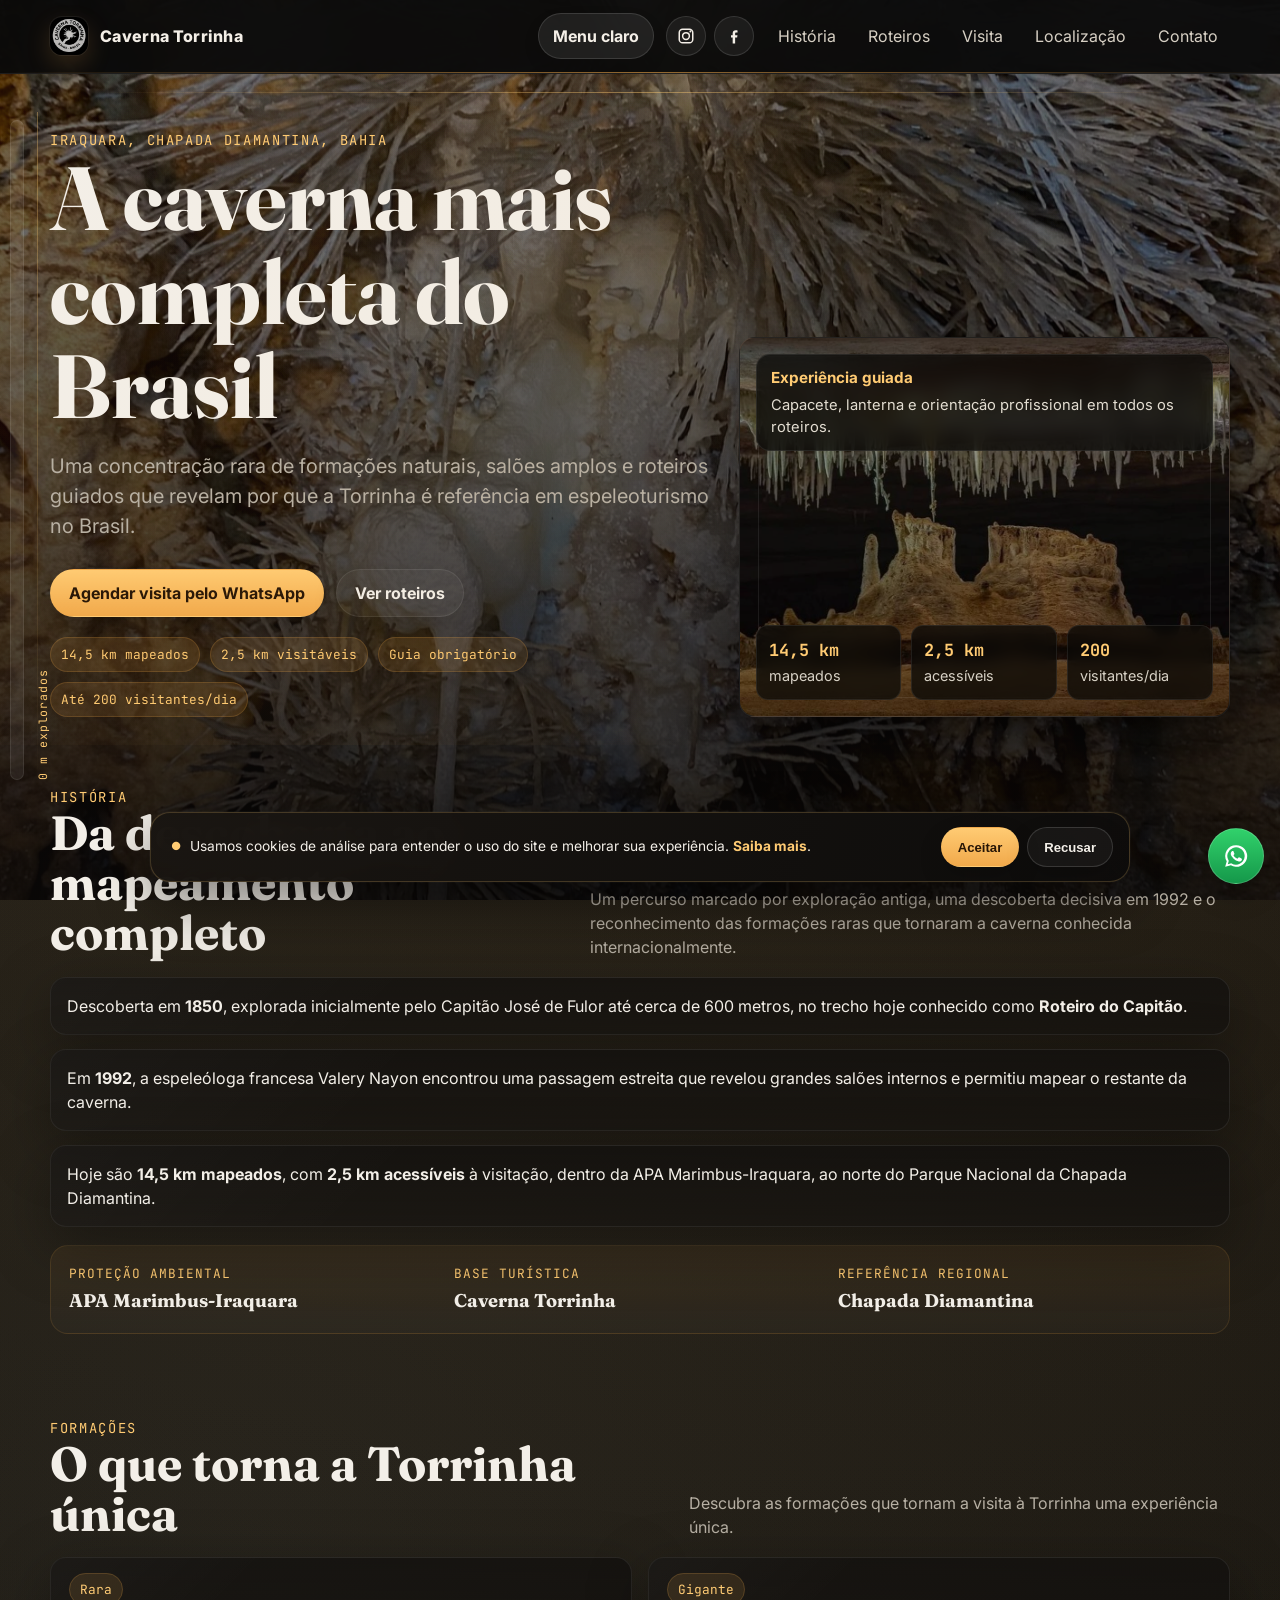
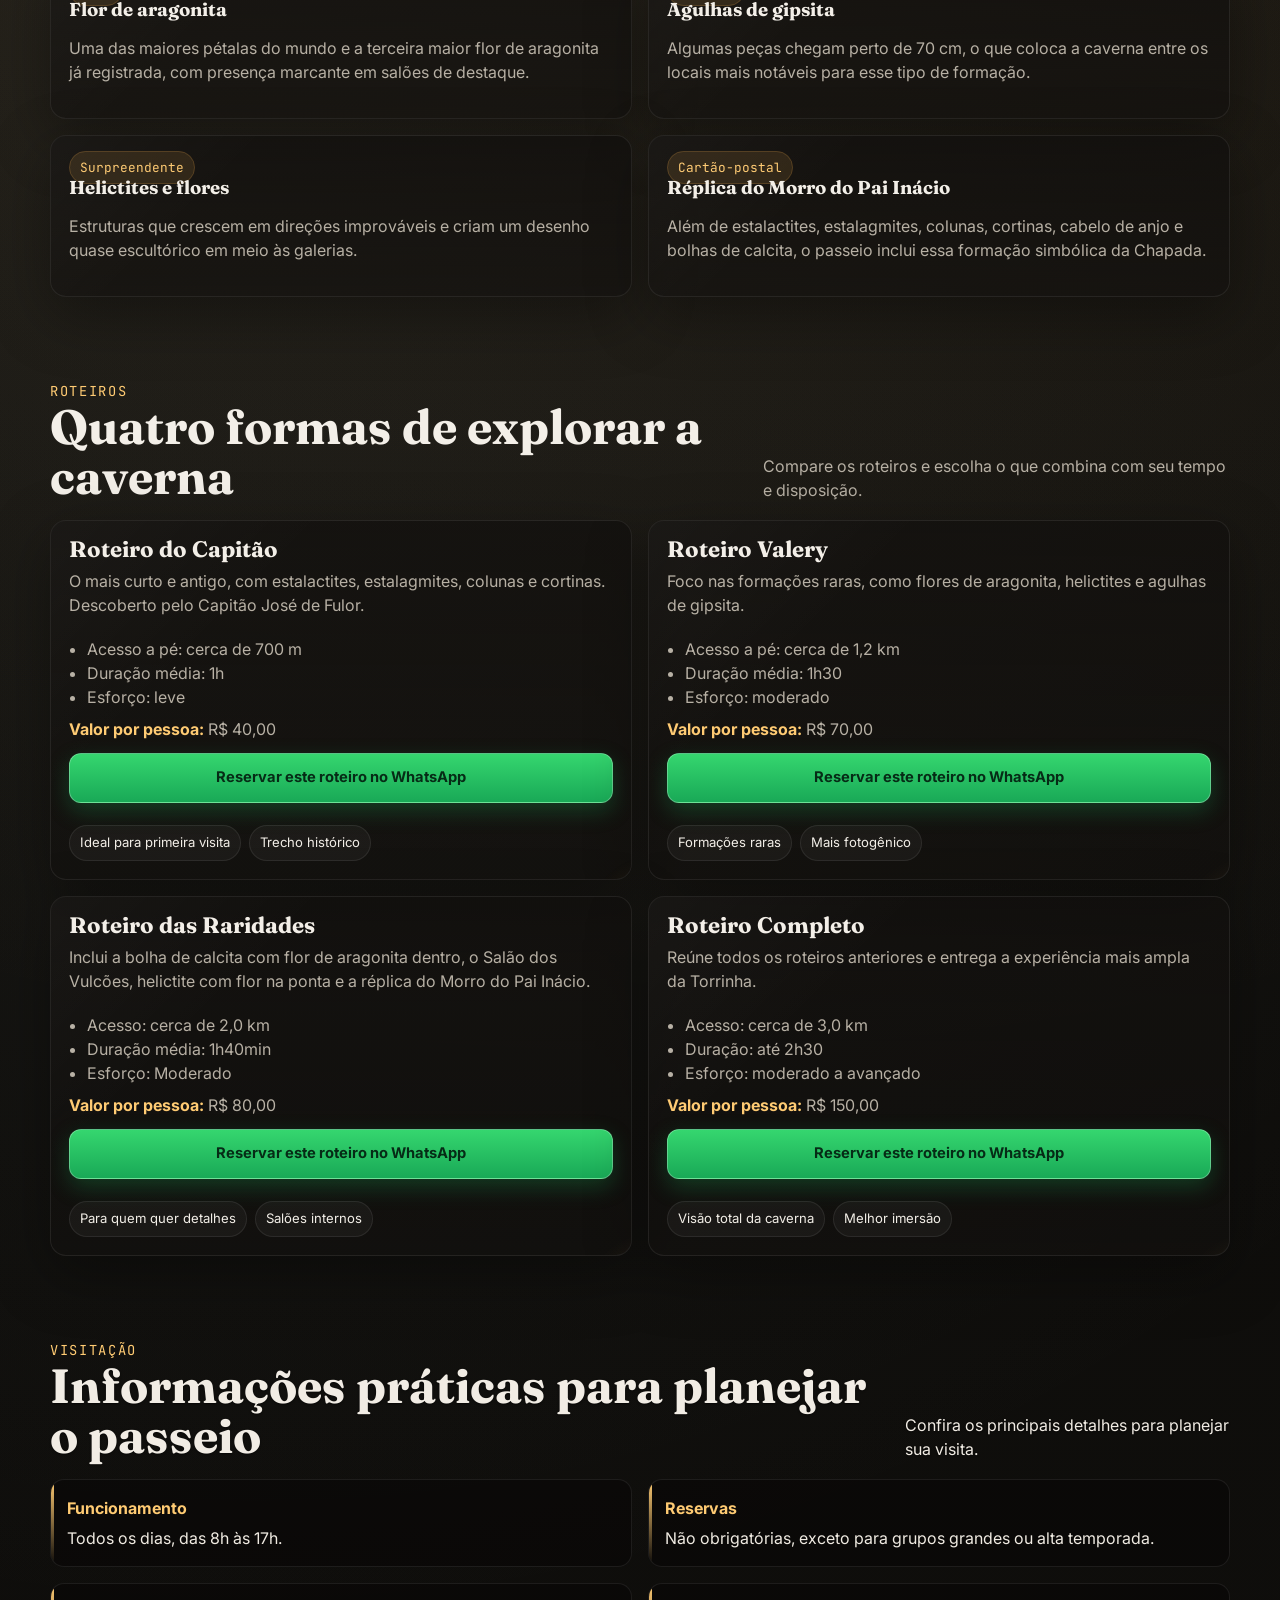
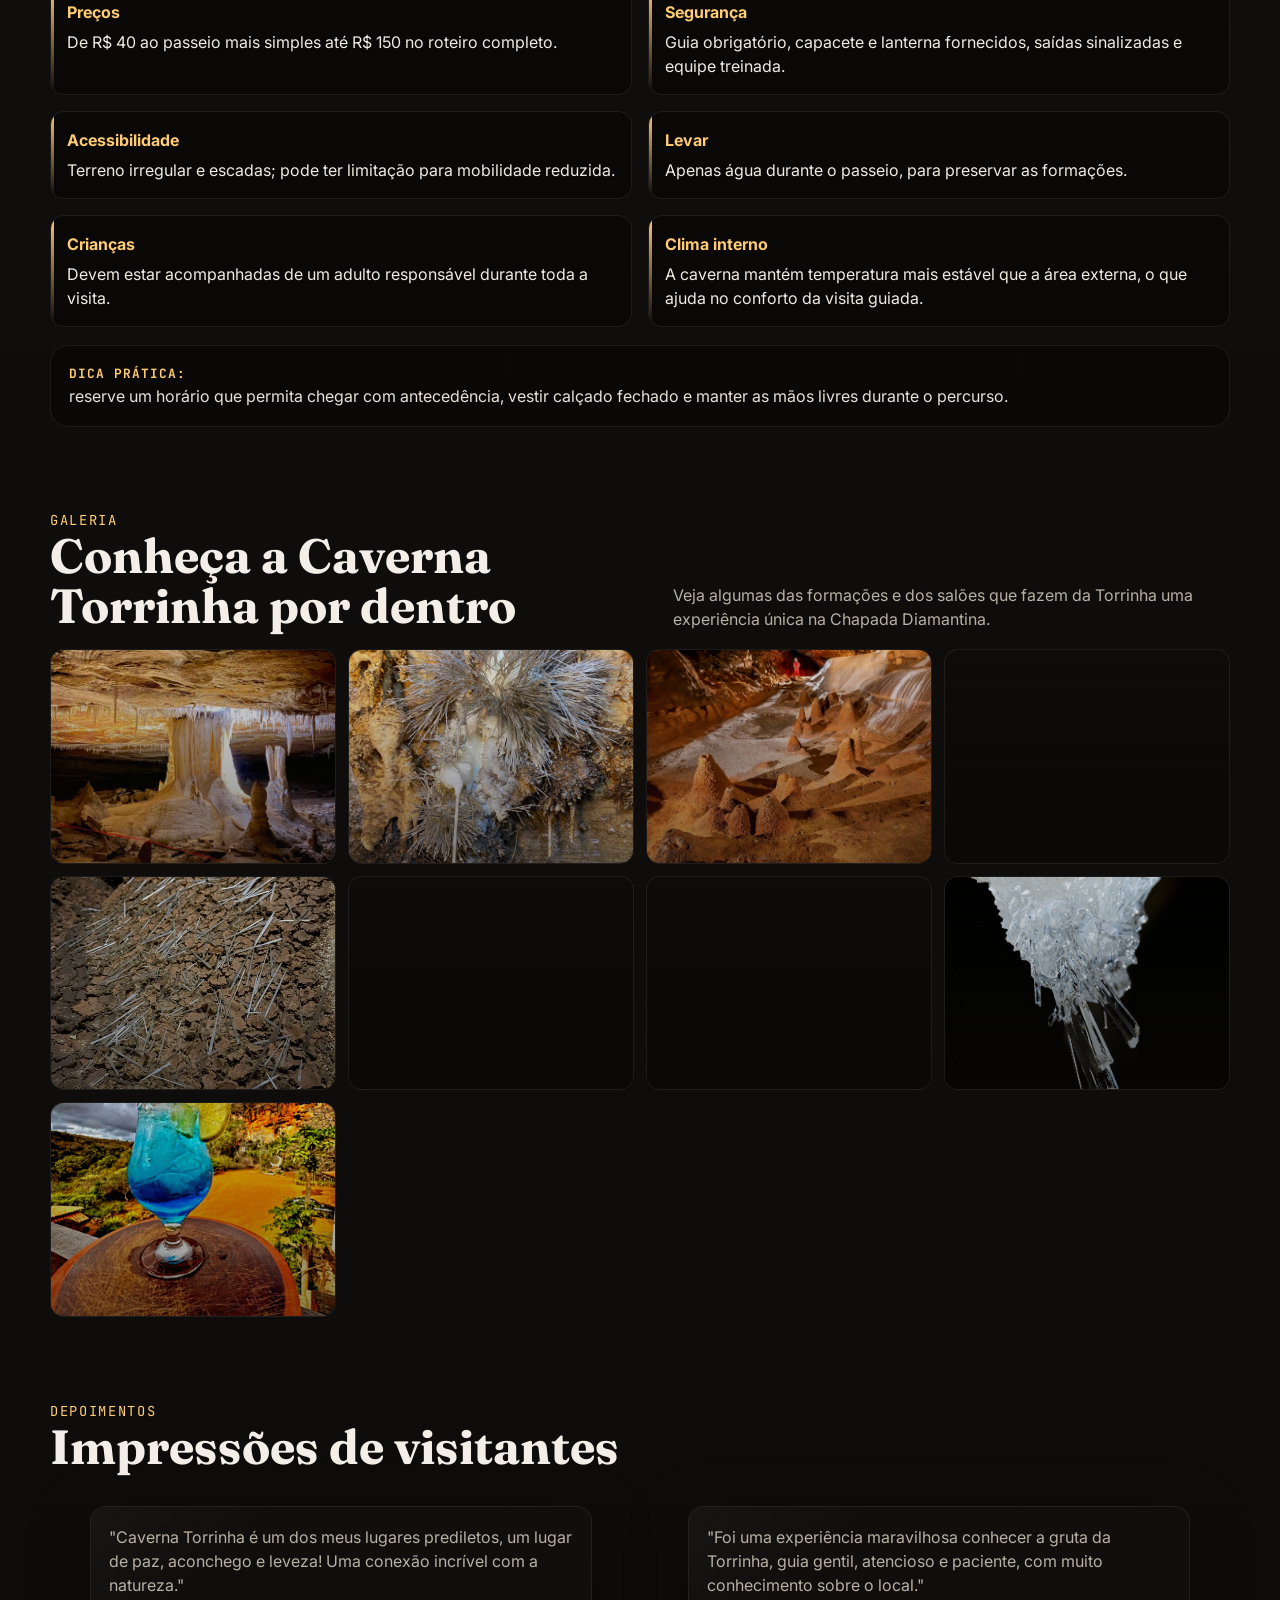
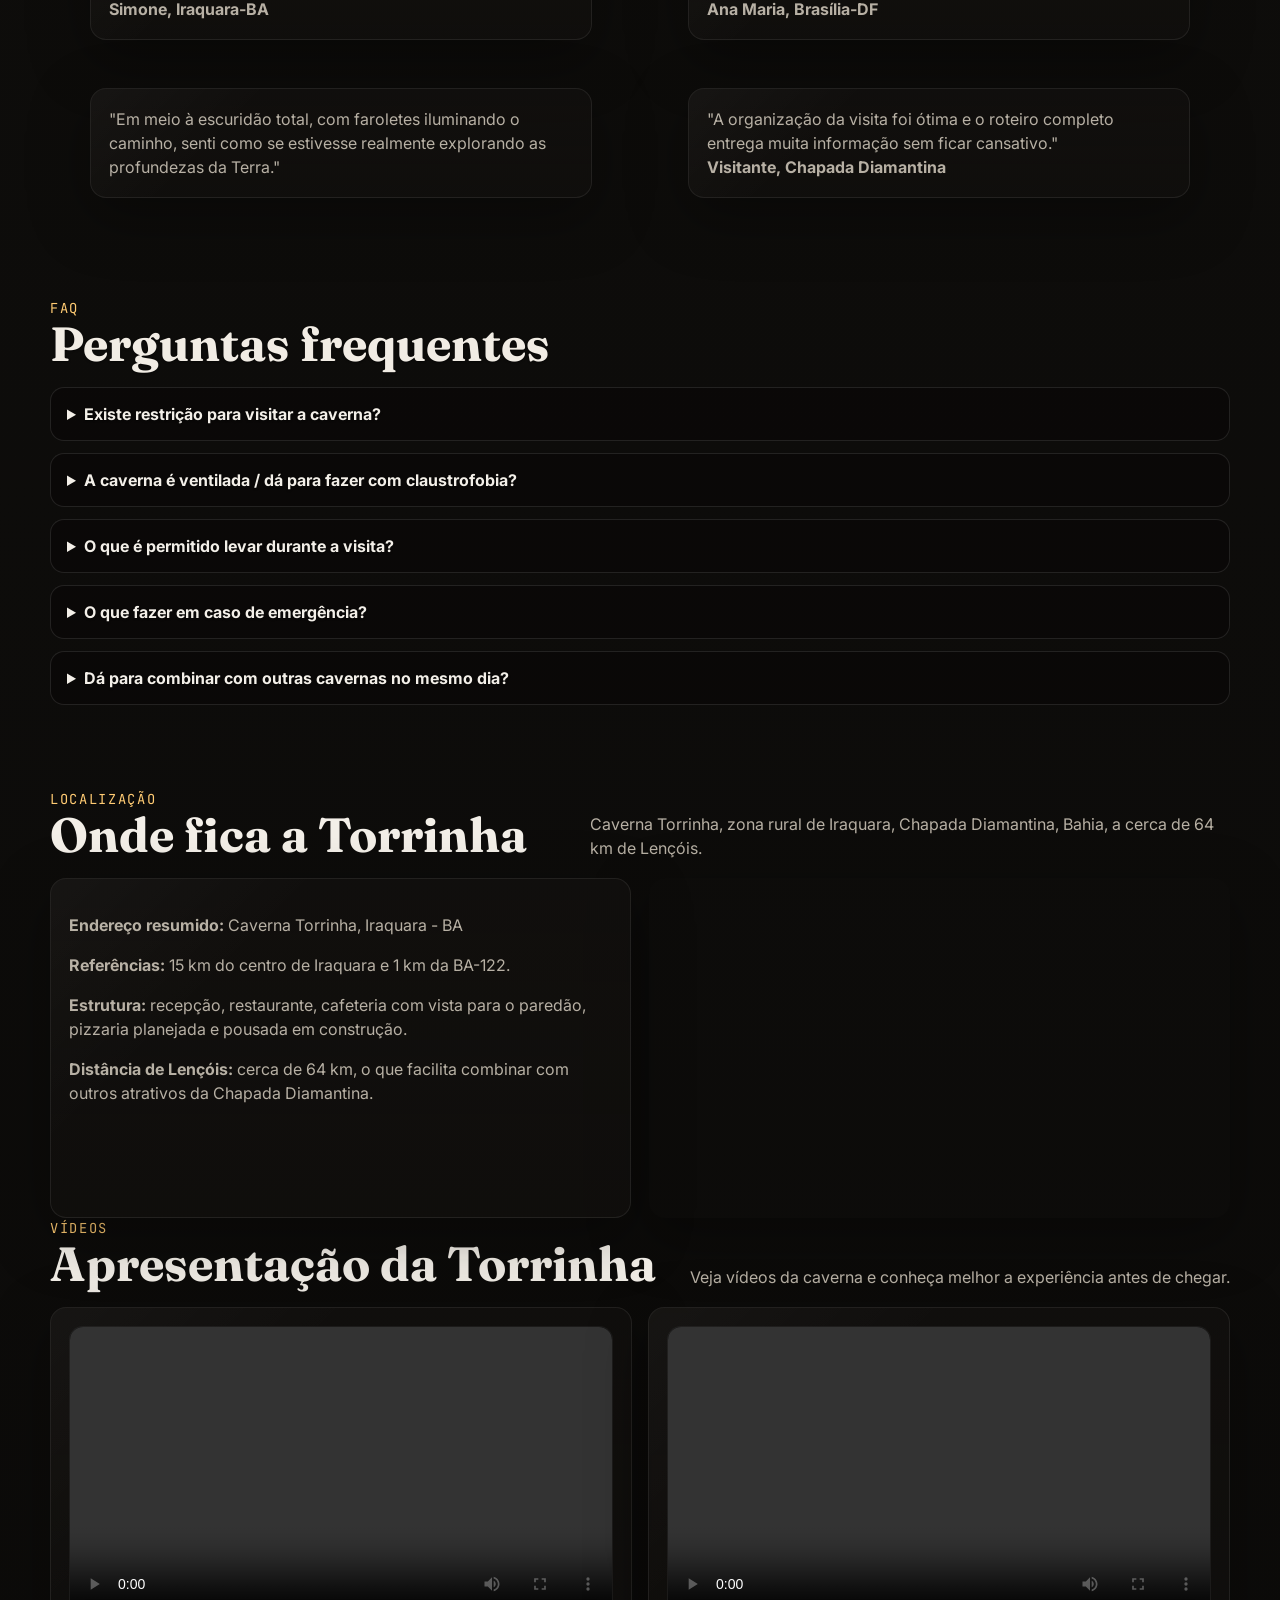
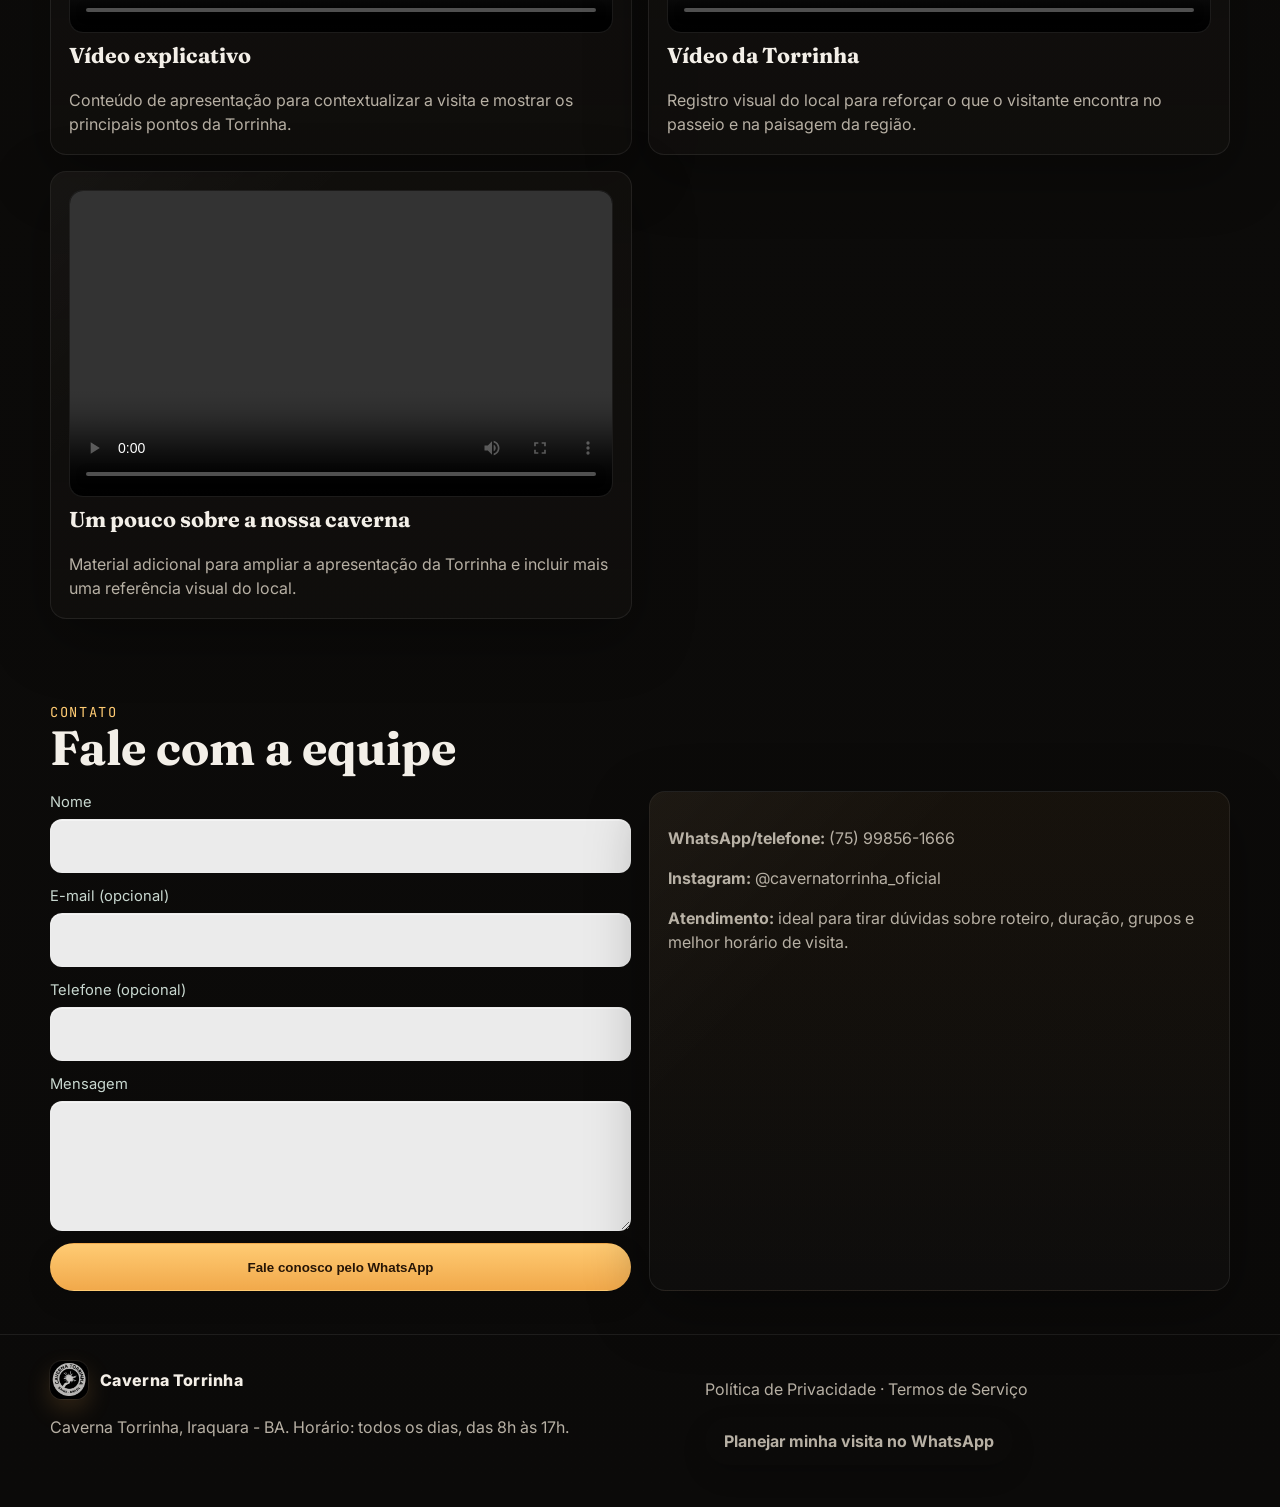
==== commit 4d64d801: "Adiciona acesso ao roteiro das raridades" ====
--- a/index.html
+++ b/index.html
@@ -187,7 +187,7 @@
           <article class="card route" tabindex="0" role="button" aria-expanded="false" data-route="raridades">
             <h3>Roteiro das Raridades</h3>
             <p>Inclui a bolha de calcita com flor de aragonita dentro, o Salão dos Vulcões, helictite com flor na ponta e a réplica do Morro do Pai Inácio.</p>
-            <ul><li>Duração média: 1h40min</li><li>Esforço: Moderado</li></ul>
+            <ul><li>Acesso: cerca de 2,0 km</li><li>Duração média: 1h40min</li><li>Esforço: Moderado</li></ul>
             <p class="route-price"><strong>Valor por pessoa:</strong> R$ 80,00</p>
             <a class="btn btn-whatsapp" data-origem="card-raridades" href="https://wa.me/5575998561666?text=Ol%C3%A1%21%20Vi%20o%20site%20da%20Caverna%20Torrinha%20e%20quero%20saber%20sobre%20o%20Roteiro%20das%20Raridades." target="_blank" rel="noopener">Reservar este roteiro no WhatsApp</a>
             <div class="route-meta"><span>Para quem quer detalhes</span><span>Salões internos</span></div>
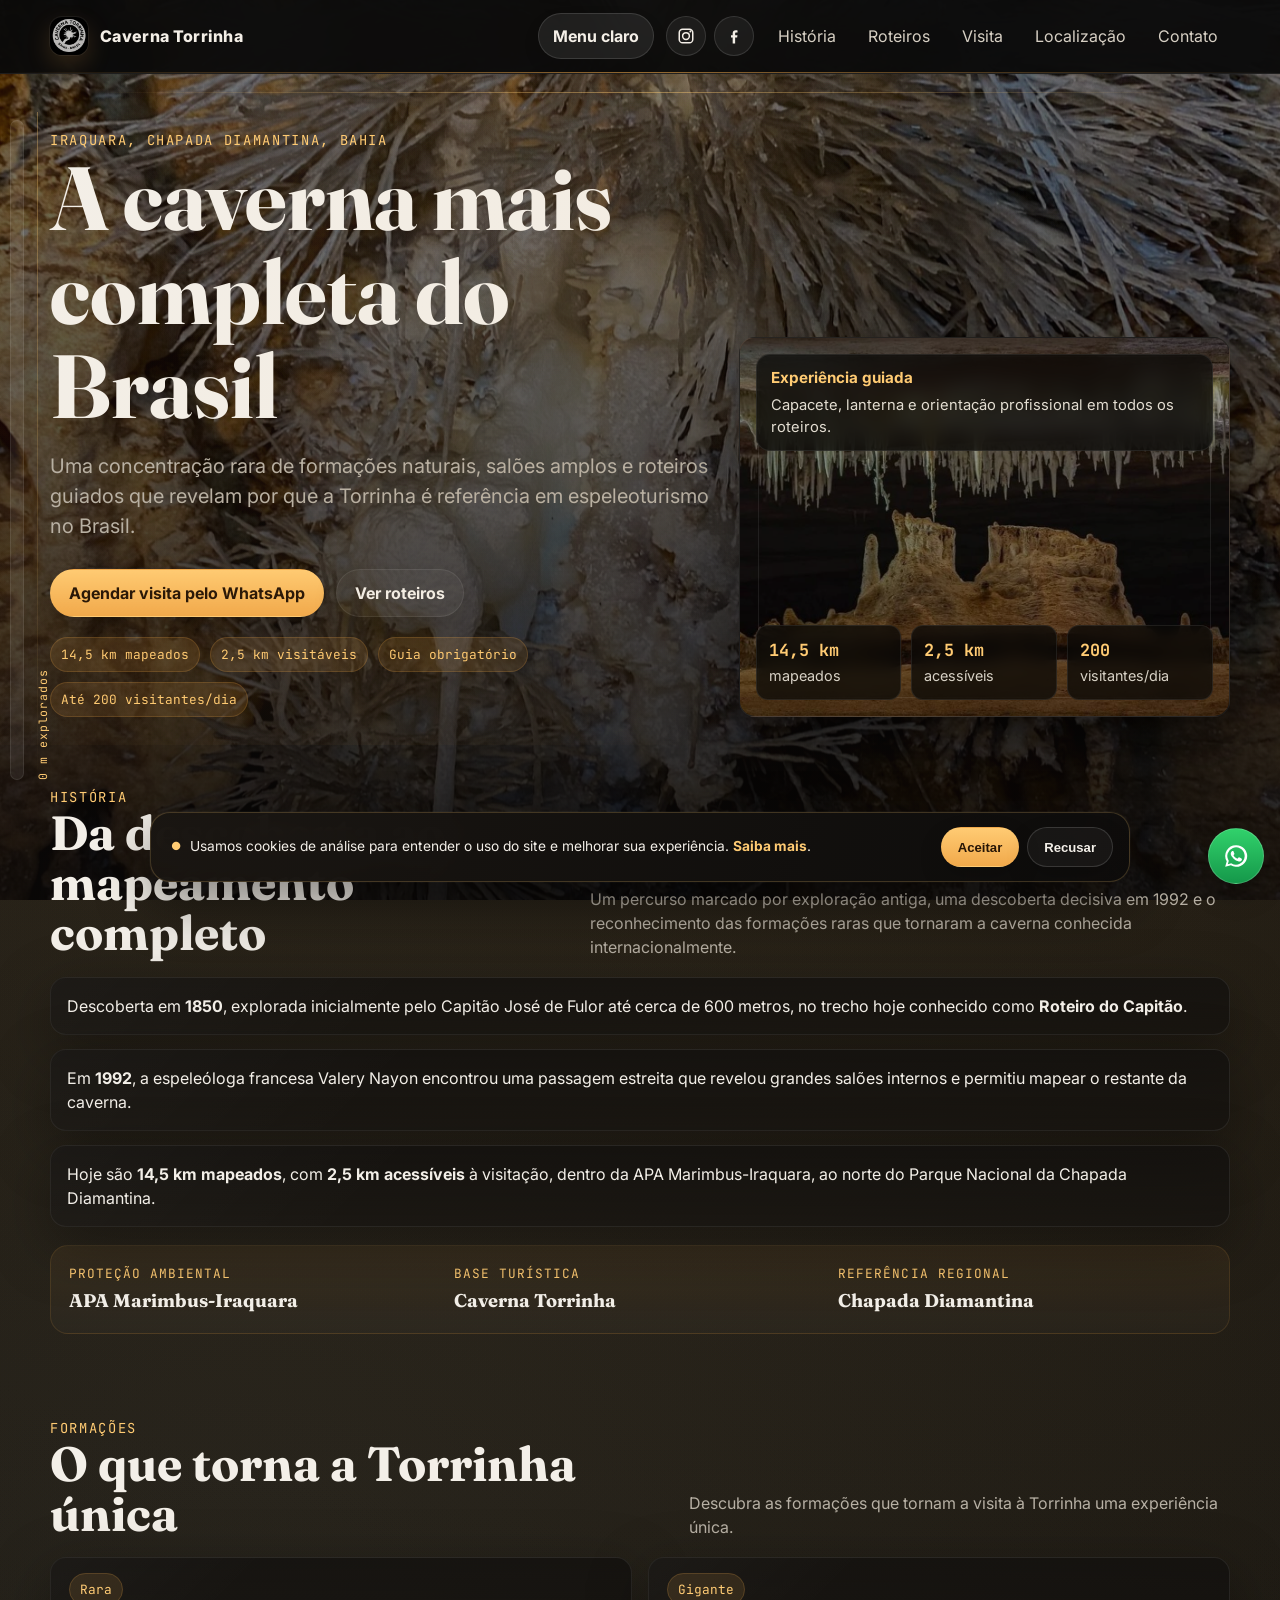
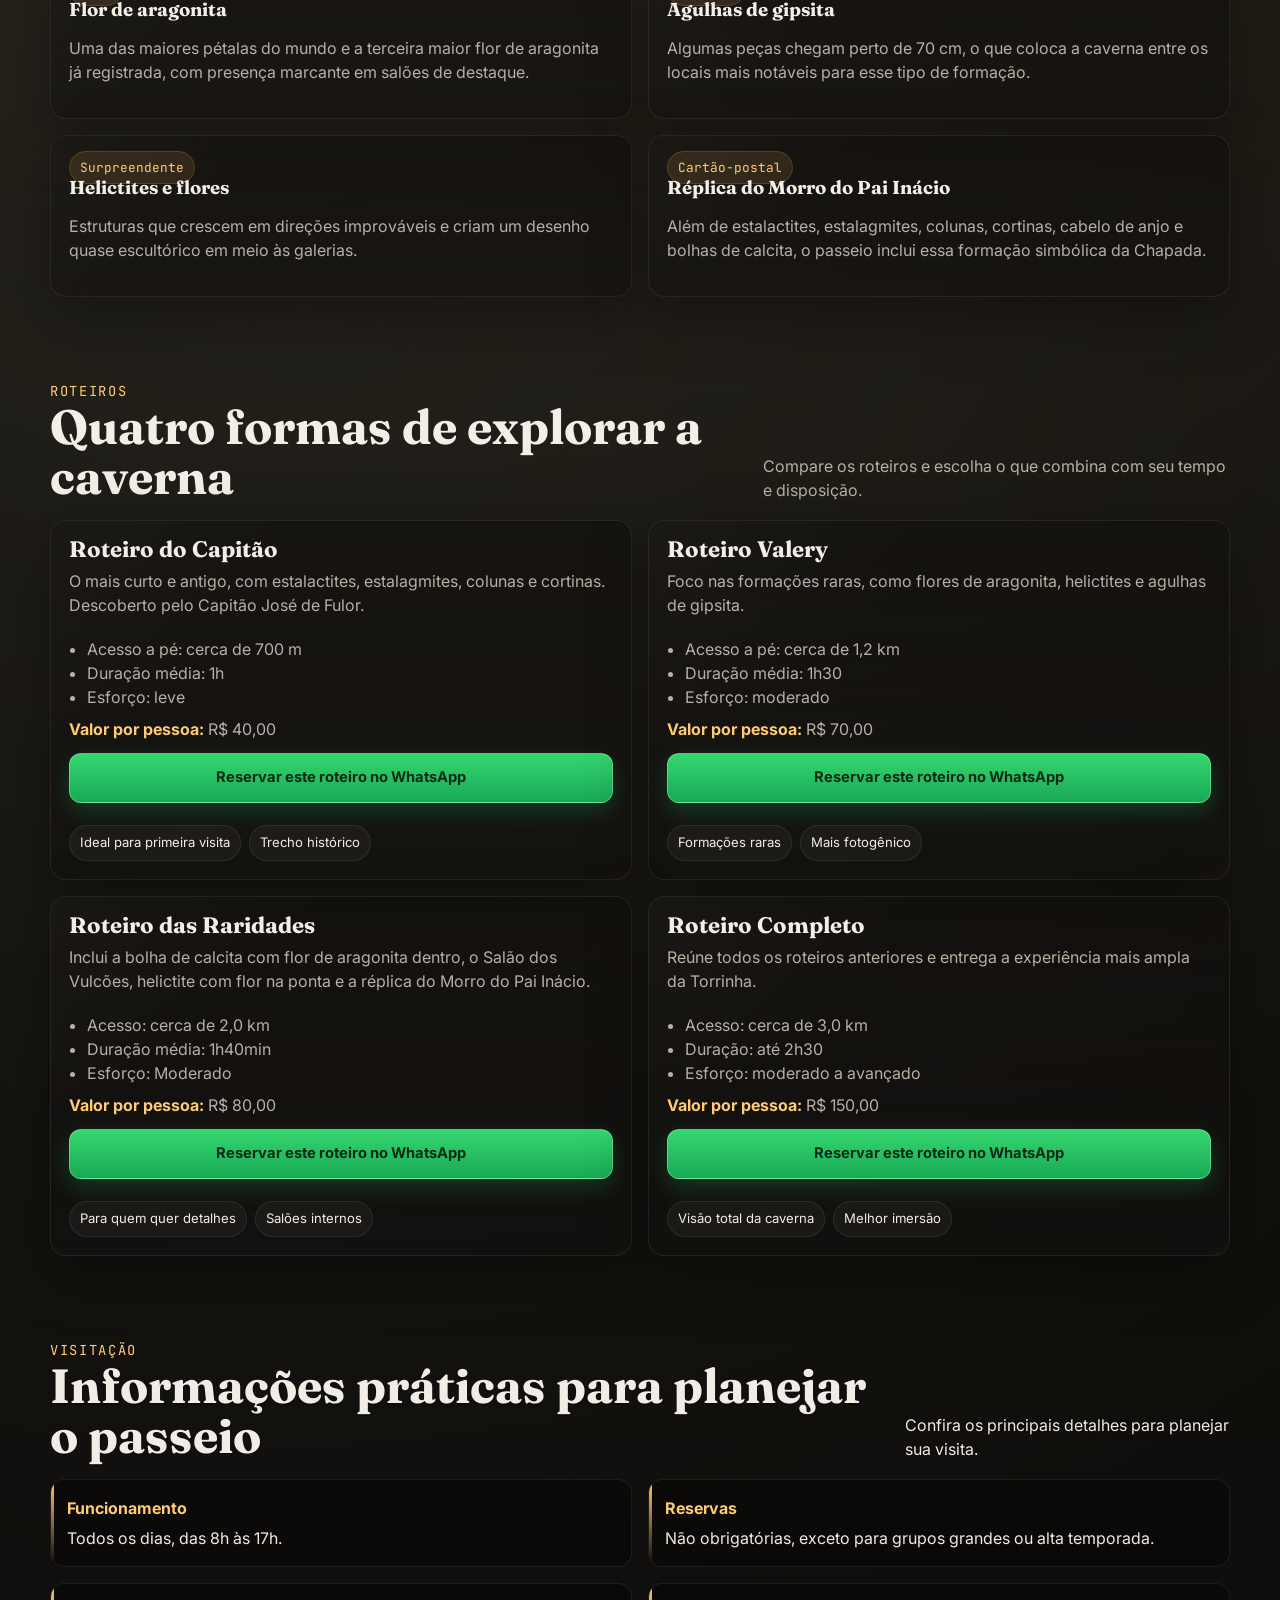
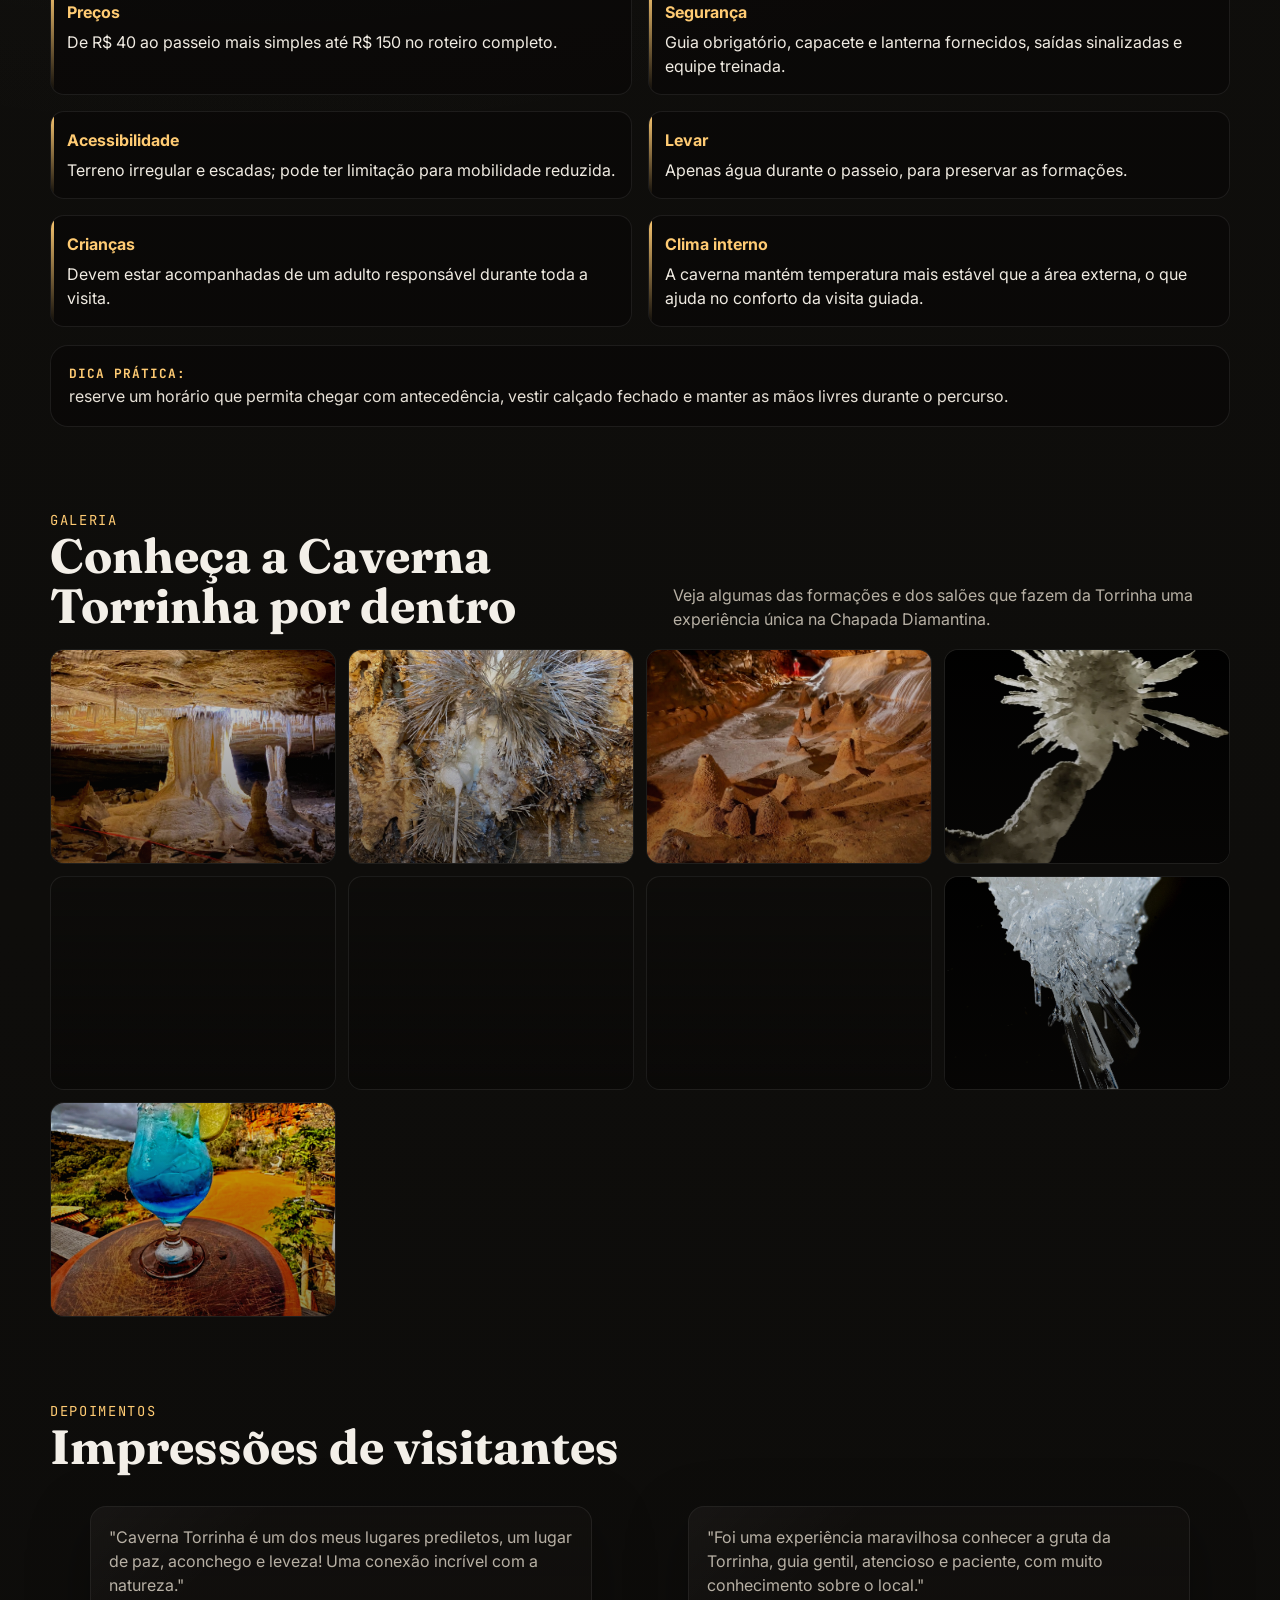
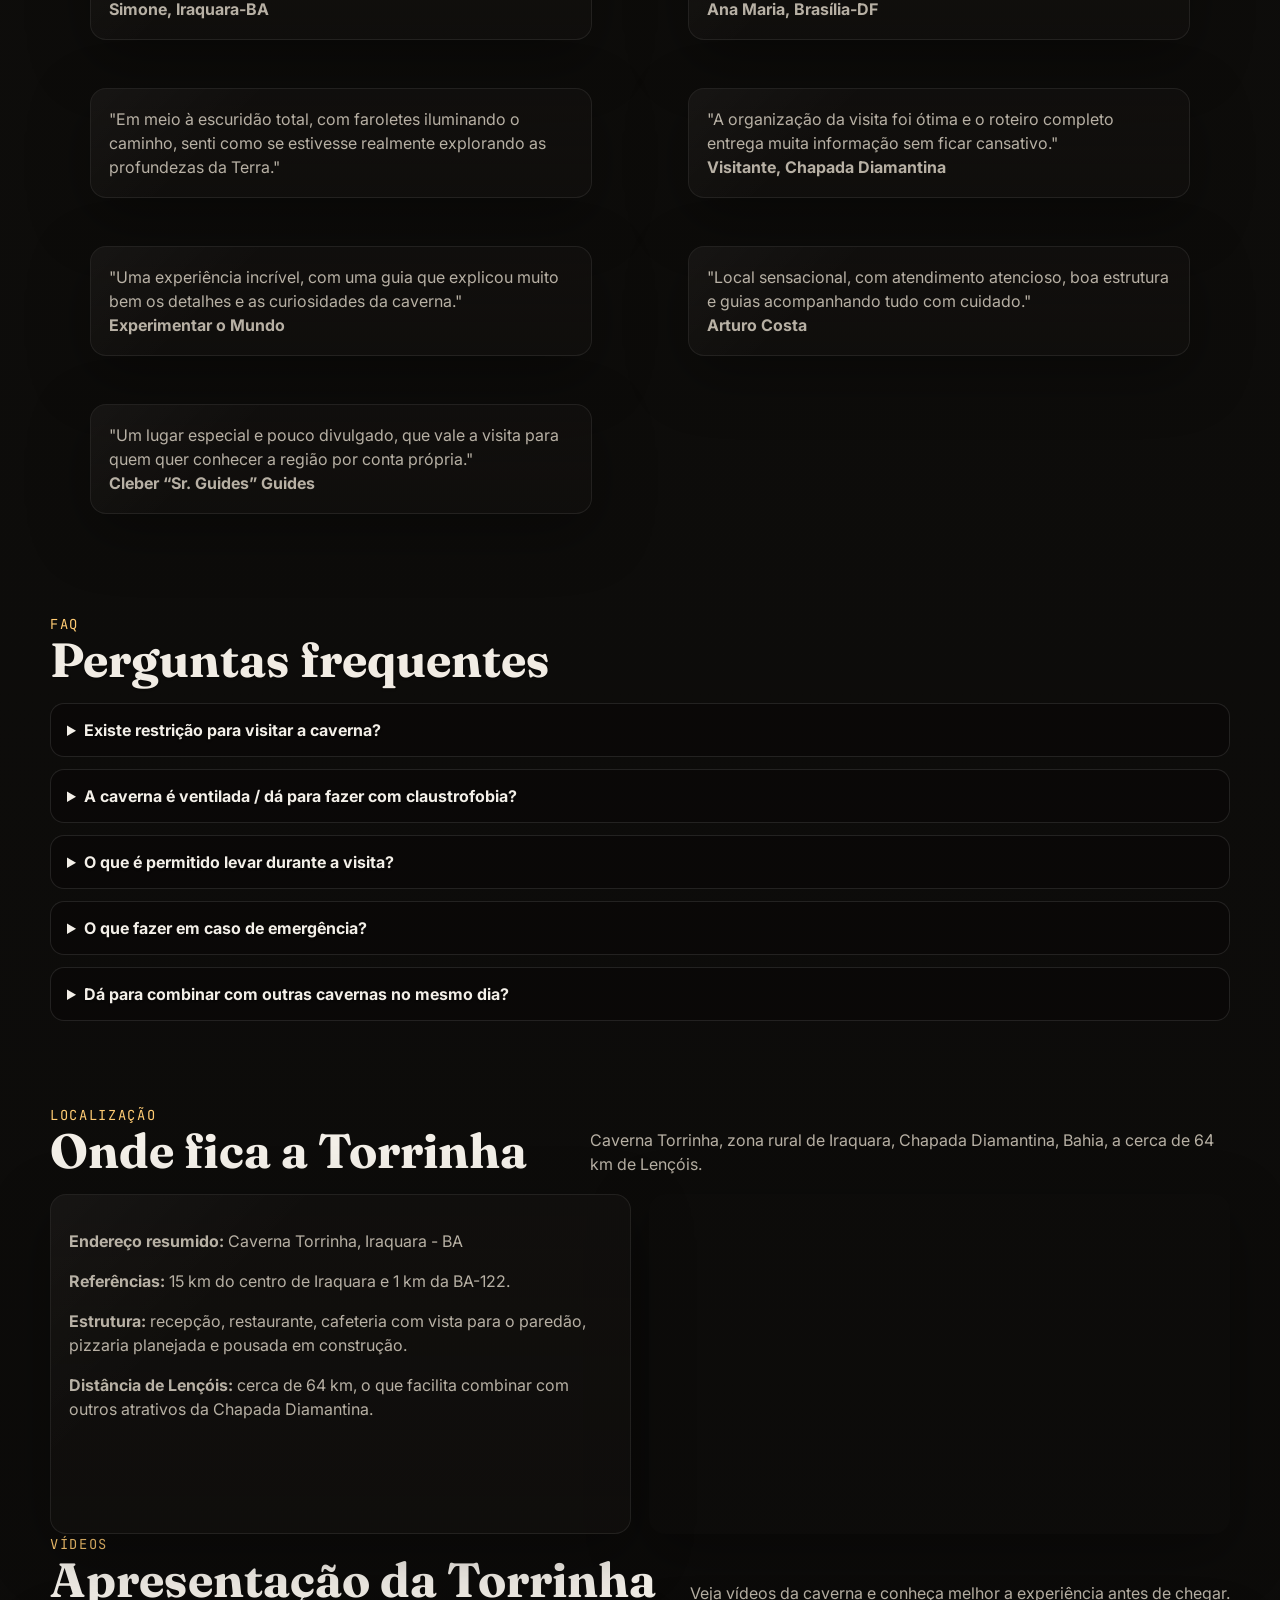
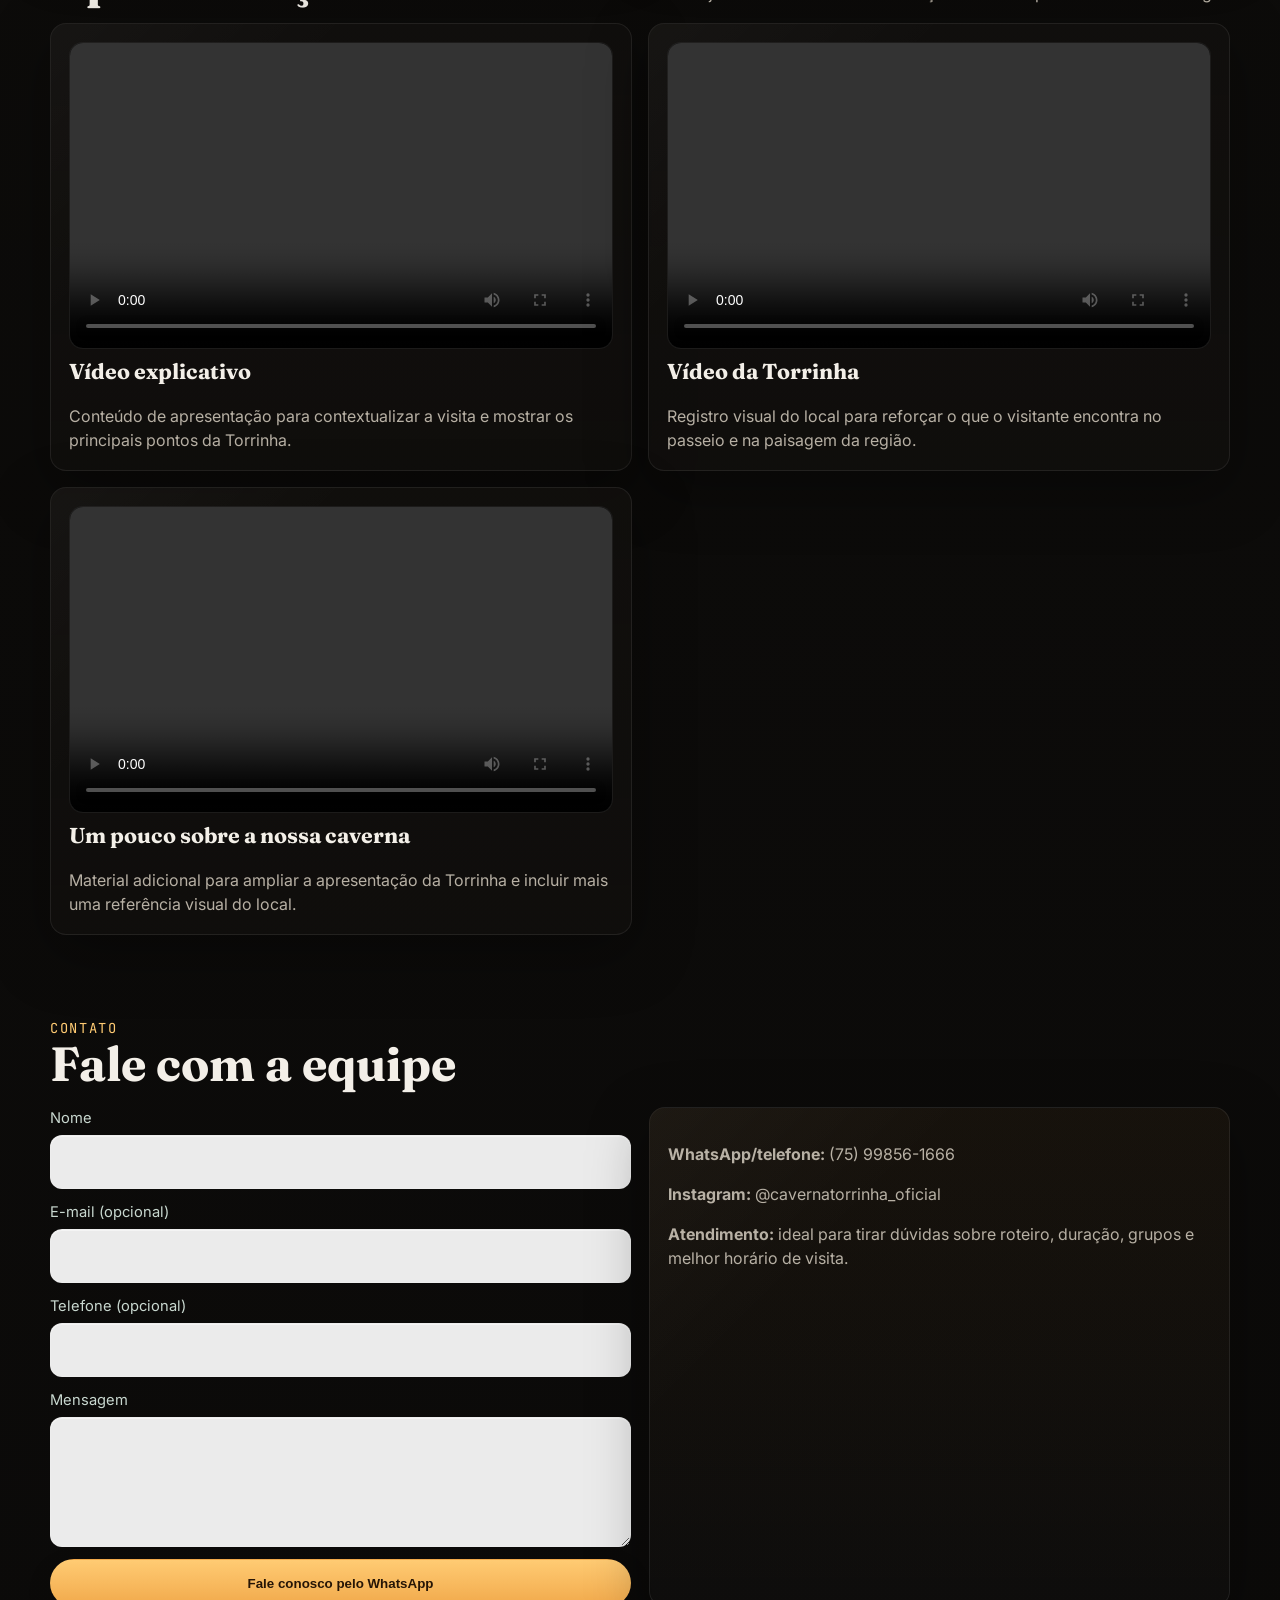
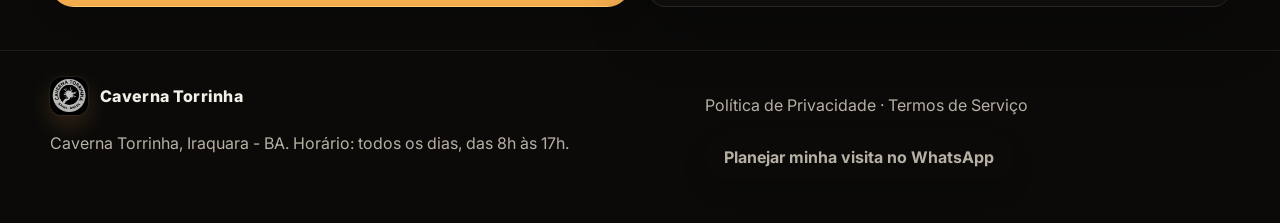
==== commit ca07fd65: "Amplia depoimentos de visitantes" ====
--- a/index.html
+++ b/index.html
@@ -265,6 +265,9 @@
           <blockquote class="card">"Foi uma experiência maravilhosa conhecer a gruta da Torrinha, guia gentil, atencioso e paciente, com muito conhecimento sobre o local." <br><strong>Ana Maria, Brasília-DF</strong></blockquote>
           <blockquote class="card">"Em meio à escuridão total, com faroletes iluminando o caminho, senti como se estivesse realmente explorando as profundezas da Terra."</blockquote>
           <blockquote class="card">"A organização da visita foi ótima e o roteiro completo entrega muita informação sem ficar cansativo." <br><strong>Visitante, Chapada Diamantina</strong></blockquote>
+          <blockquote class="card">"Uma experiência incrível, com uma guia que explicou muito bem os detalhes e as curiosidades da caverna." <br><strong>Experimentar o Mundo</strong></blockquote>
+          <blockquote class="card">"Local sensacional, com atendimento atencioso, boa estrutura e guias acompanhando tudo com cuidado." <br><strong>Arturo Costa</strong></blockquote>
+          <blockquote class="card">"Um lugar especial e pouco divulgado, que vale a visita para quem quer conhecer a região por conta própria." <br><strong>Cleber “Sr. Guides” Guides</strong></blockquote>
         </div>
       </div>
     </section>
